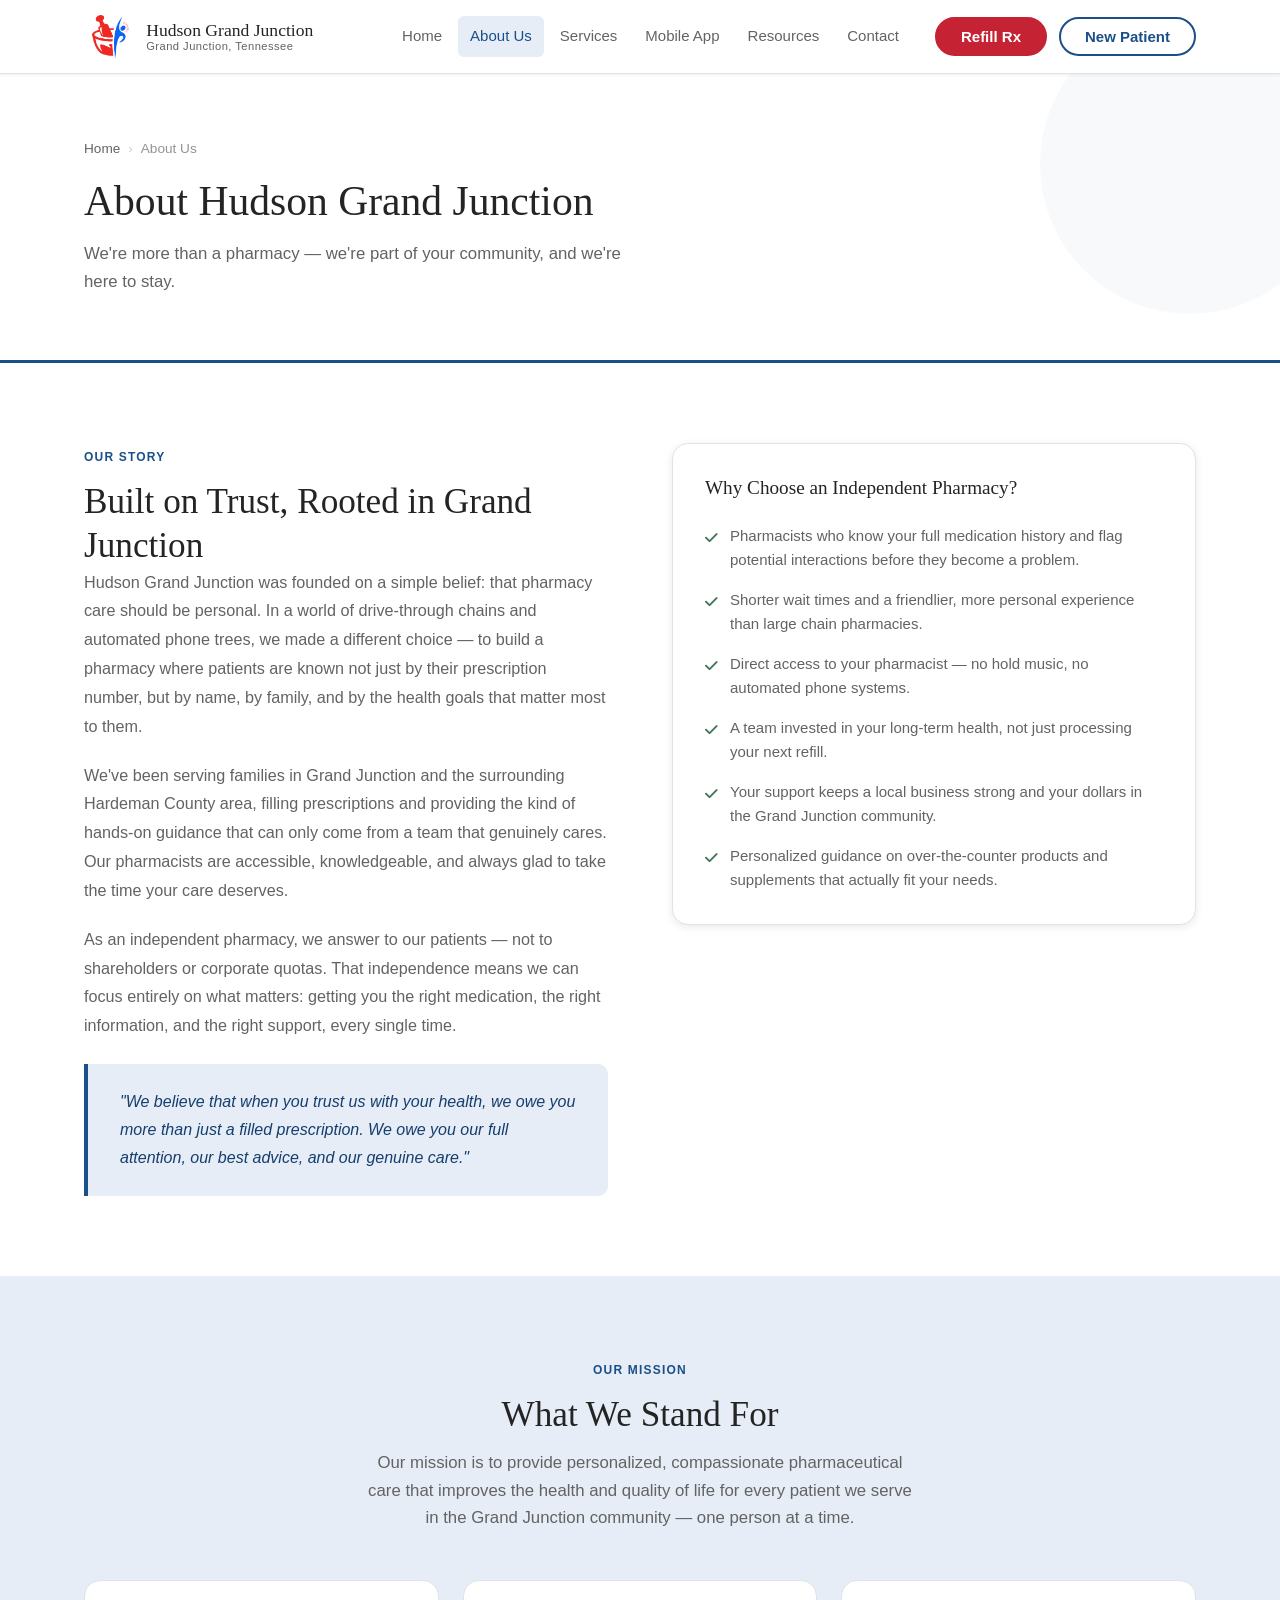
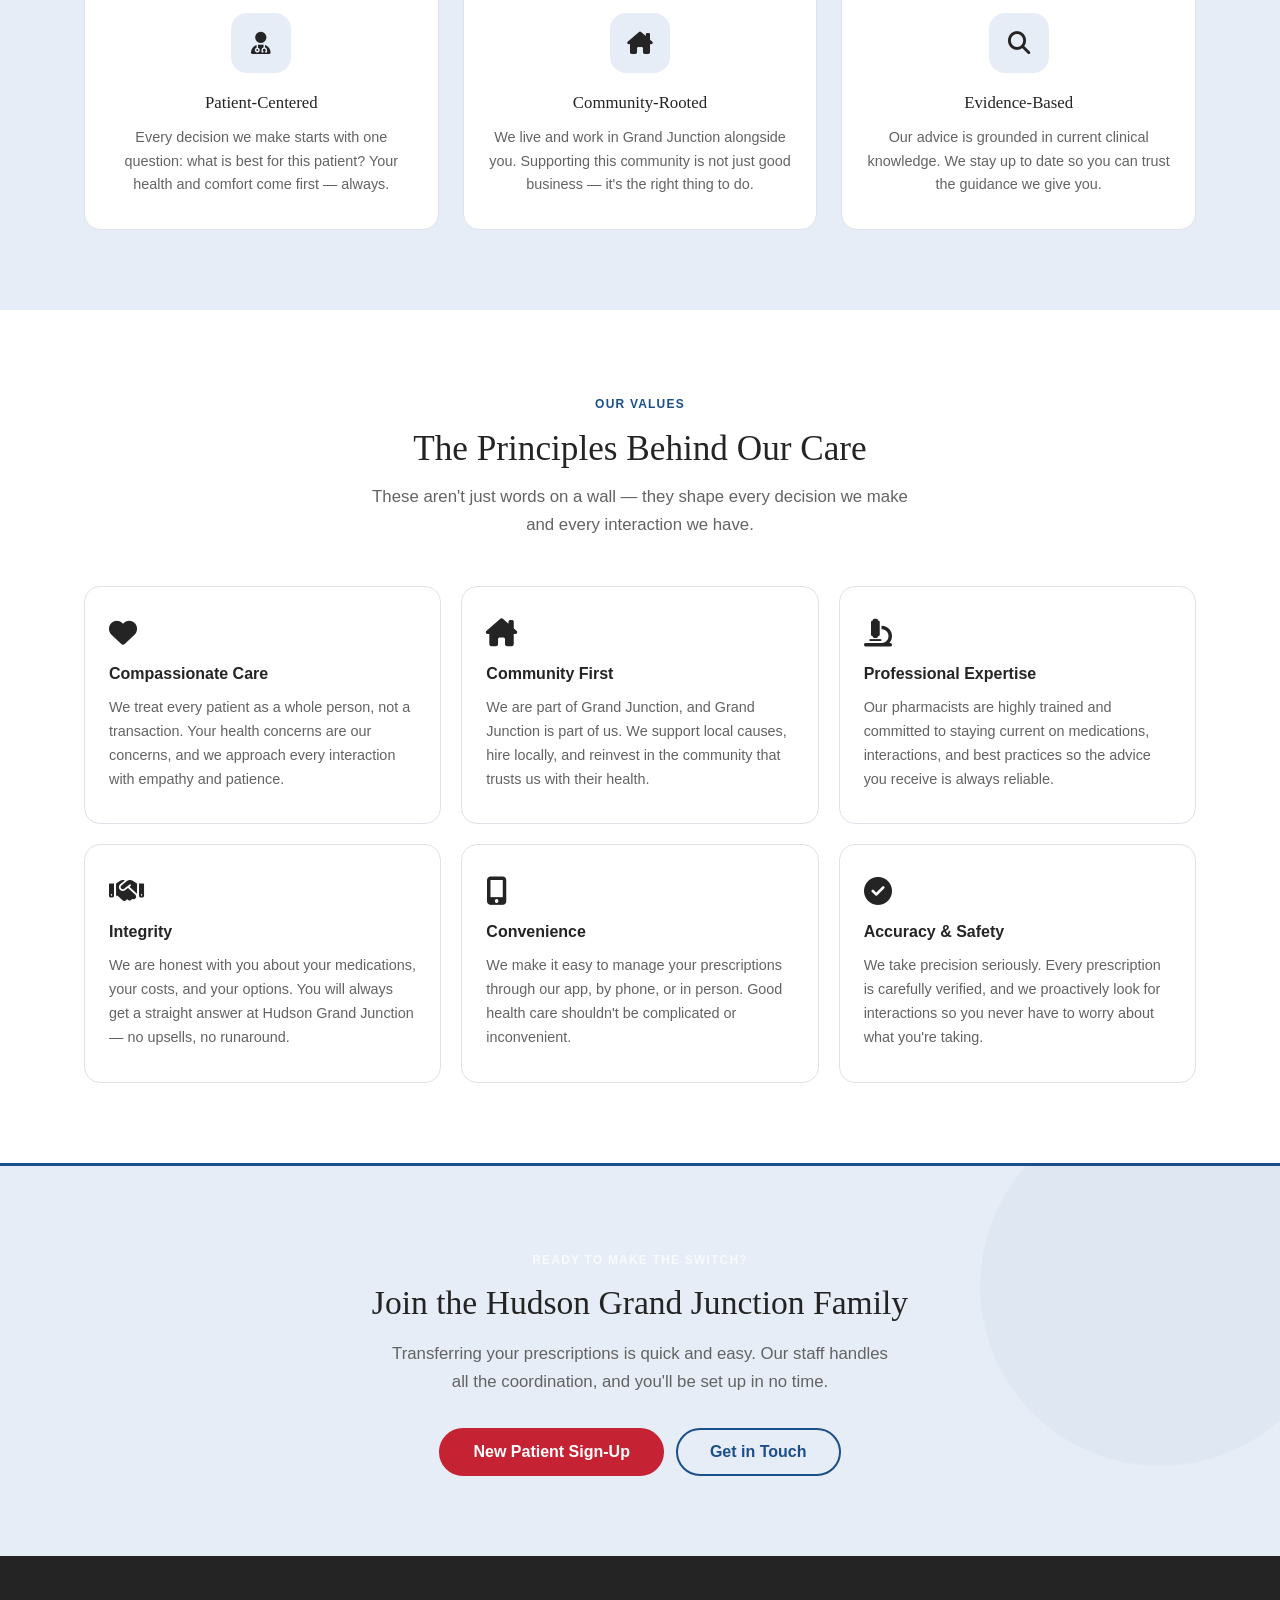
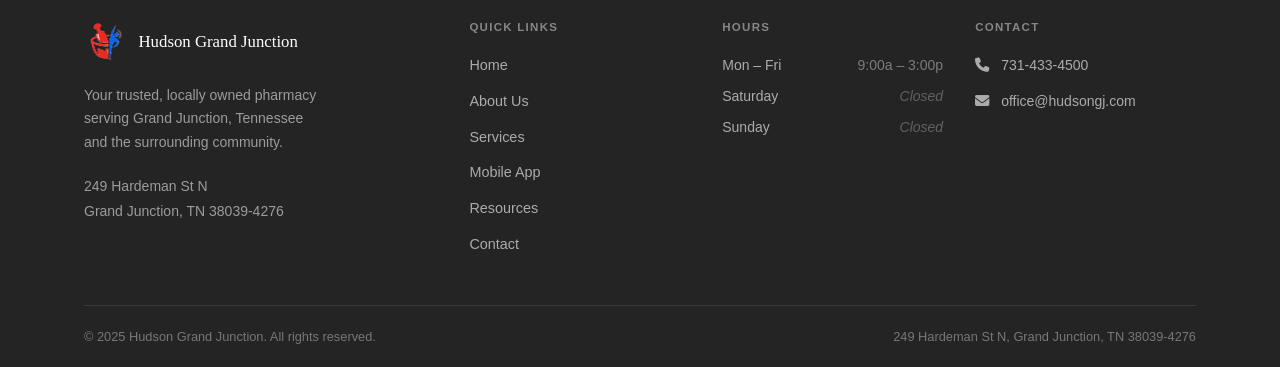
==== about.html @ ab6a5caf "Initial commit — Hudson Grand Junction pharmacy site Cloned from hudson-drug-store and adapted for t" ====
<!DOCTYPE html>
<html lang="en">
<head>
  <meta charset="UTF-8" />
  <meta name="viewport" content="width=device-width, initial-scale=1.0" />
  <meta name="description" content="Learn about Hudson Grand Junction — a locally owned, community-focused pharmacy in Grand Junction, Tennessee. Our story, mission, and core values." />
  <title>About Us — Hudson Grand Junction</title>
  <link rel="stylesheet" href="styles.css" />
  <link rel="stylesheet" href="https://cdnjs.cloudflare.com/ajax/libs/font-awesome/6.5.1/css/all.min.css" />
</head>
<body>

  <!-- ============================================================
       SITE HEADER
       ============================================================ -->
  <header class="site-header">
    <div class="container header-inner">

      <a href="index.html" class="logo" aria-label="Hudson Grand Junction — Home">
        <img src="assets/pharmacy-logo.png" alt="" class="logo-mark" />
        <div class="logo-text">
          <span class="logo-name">Hudson Grand Junction</span>
          <span class="logo-tagline">Grand Junction, Tennessee</span>
        </div>
      </a>

      <nav class="main-nav" id="main-nav" aria-label="Main navigation">
        <ul class="nav-list">
          <li><a href="index.html">Home</a></li>
          <li><a href="about.html">About Us</a></li>
          <li><a href="services.html">Services</a></li>
          <li><a href="mobile-app.html">Mobile App</a></li>
          <li><a href="resources.html">Resources</a></li>
          <li><a href="contact.html">Contact</a></li>
        </ul>
        <div class="nav-mobile-actions">
          <a href="contact.html" class="btn btn-accent btn-lg">Refill a Prescription</a>
          <!-- TODO: Replace # with your new patient registration URL -->
          <a href="contact.html" class="btn btn-outline btn-lg">New Patient Sign-Up</a>
        </div>
      </nav>

      <div class="header-actions">
        <a href="contact.html" class="btn btn-accent">Refill Rx</a>
        <!-- TODO: Replace # with your new patient registration URL -->
        <a href="contact.html" class="btn btn-outline">New Patient</a>
      </div>

      <button
        class="mobile-menu-toggle"
        id="mobile-menu-toggle"
        aria-controls="main-nav"
        aria-expanded="false"
        aria-label="Toggle navigation menu"
      >
        <span></span>
        <span></span>
        <span></span>
      </button>

    </div>
  </header>
  <!-- END SITE HEADER -->


  <main>

    <!-- ────────────────────────────────────────────────────────
         PAGE HERO
         ──────────────────────────────────────────────────────── -->
    <section class="page-hero" aria-labelledby="page-title">
      <div class="container page-hero-inner">
        <nav class="breadcrumb" aria-label="Breadcrumb">
          <a href="index.html">Home</a>
          <span class="breadcrumb-sep" aria-hidden="true">›</span>
          <span aria-current="page">About Us</span>
        </nav>
        <h1 id="page-title">About Hudson Grand Junction</h1>
        <p>We're more than a pharmacy — we're part of your community, and we're here to stay.</p>
      </div>
    </section>
    <!-- END PAGE HERO -->


    <!-- ────────────────────────────────────────────────────────
         OUR STORY
         ──────────────────────────────────────────────────────── -->
    <section class="section section--white" aria-labelledby="story-heading">
      <div class="container">
        <div class="story-grid">

          <div class="prose">
            <span class="section-label">Our Story</span>
            <h2 id="story-heading">Built on Trust, Rooted in Grand Junction</h2>
            <p>
              Hudson Grand Junction was founded on a simple belief: that pharmacy care should be
              personal. In a world of drive-through chains and automated phone trees, we made
              a different choice — to build a pharmacy where patients are known not just by their
              prescription number, but by name, by family, and by the health goals that matter most
              to them.
            </p>
            <p>
              We've been serving families in Grand Junction and the surrounding Hardeman County area,
              filling prescriptions and providing the kind of hands-on guidance that can only come
              from a team that genuinely cares. Our pharmacists are accessible, knowledgeable, and
              always glad to take the time your care deserves.
            </p>
            <p>
              As an independent pharmacy, we answer to our patients — not to shareholders or
              corporate quotas. That independence means we can focus entirely on what matters:
              getting you the right medication, the right information, and the right support,
              every single time.
            </p>

            <div class="story-callout">
              <p>
                "We believe that when you trust us with your health, we owe you more than just
                a filled prescription. We owe you our full attention, our best advice, and our
                genuine care."
              </p>
            </div>
          </div>

          <div>
            <div class="story-aside">
              <h3>Why Choose an Independent Pharmacy?</h3>
              <ul class="aside-list">
                <li class="aside-list-item">Pharmacists who know your full medication history and flag potential interactions before they become a problem.</li>
                <li class="aside-list-item">Shorter wait times and a friendlier, more personal experience than large chain pharmacies.</li>
                <li class="aside-list-item">Direct access to your pharmacist — no hold music, no automated phone systems.</li>
                <li class="aside-list-item">A team invested in your long-term health, not just processing your next refill.</li>
                <li class="aside-list-item">Your support keeps a local business strong and your dollars in the Grand Junction community.</li>
                <li class="aside-list-item">Personalized guidance on over-the-counter products and supplements that actually fit your needs.</li>
              </ul>
            </div>
          </div>

        </div>
      </div>
    </section>
    <!-- END OUR STORY -->


    <!-- ────────────────────────────────────────────────────────
         MISSION
         ──────────────────────────────────────────────────────── -->
    <section class="section section--alt" aria-labelledby="mission-heading">
      <div class="container">
        <div class="section-header section-header--center">
          <span class="section-label">Our Mission</span>
          <h2 id="mission-heading">What We Stand For</h2>
          <p>
            Our mission is to provide personalized, compassionate pharmaceutical care
            that improves the health and quality of life for every patient we serve in
            the Grand Junction community — one person at a time.
          </p>
        </div>

        <div class="grid-3">

          <div class="feature-card">
            <div class="feature-card-icon" aria-hidden="true"><i class="fa-solid fa-user-doctor"></i></div>
            <h3>Patient-Centered</h3>
            <p>
              Every decision we make starts with one question: what is best for this
              patient? Your health and comfort come first — always.
            </p>
          </div>

          <div class="feature-card">
            <div class="feature-card-icon" aria-hidden="true"><i class="fa-solid fa-house-chimney"></i></div>
            <h3>Community-Rooted</h3>
            <p>
              We live and work in Grand Junction alongside you. Supporting this community
              is not just good business — it's the right thing to do.
            </p>
          </div>

          <div class="feature-card">
            <div class="feature-card-icon" aria-hidden="true"><i class="fa-solid fa-magnifying-glass"></i></div>
            <h3>Evidence-Based</h3>
            <p>
              Our advice is grounded in current clinical knowledge. We stay up to date
              so you can trust the guidance we give you.
            </p>
          </div>

        </div>
      </div>
    </section>
    <!-- END MISSION -->


    <!-- ────────────────────────────────────────────────────────
         VALUES
         ──────────────────────────────────────────────────────── -->
    <section class="section section--white" aria-labelledby="values-heading">
      <div class="container">
        <div class="section-header section-header--center">
          <span class="section-label">Our Values</span>
          <h2 id="values-heading">The Principles Behind Our Care</h2>
          <p>These aren't just words on a wall — they shape every decision we make and every interaction we have.</p>
        </div>

        <div class="value-cards">

          <div class="value-card">
            <span class="value-card-icon" aria-hidden="true"><i class="fa-solid fa-heart"></i></span>
            <h3>Compassionate Care</h3>
            <p>We treat every patient as a whole person, not a transaction. Your health concerns are our concerns, and we approach every interaction with empathy and patience.</p>
          </div>

          <div class="value-card">
            <span class="value-card-icon" aria-hidden="true"><i class="fa-solid fa-house-chimney"></i></span>
            <h3>Community First</h3>
            <p>We are part of Grand Junction, and Grand Junction is part of us. We support local causes, hire locally, and reinvest in the community that trusts us with their health.</p>
          </div>

          <div class="value-card">
            <span class="value-card-icon" aria-hidden="true"><i class="fa-solid fa-microscope"></i></span>
            <h3>Professional Expertise</h3>
            <p>Our pharmacists are highly trained and committed to staying current on medications, interactions, and best practices so the advice you receive is always reliable.</p>
          </div>

          <div class="value-card">
            <span class="value-card-icon" aria-hidden="true"><i class="fa-solid fa-handshake"></i></span>
            <h3>Integrity</h3>
            <p>We are honest with you about your medications, your costs, and your options. You will always get a straight answer at Hudson Grand Junction — no upsells, no runaround.</p>
          </div>

          <div class="value-card">
            <span class="value-card-icon" aria-hidden="true"><i class="fa-solid fa-mobile-screen-button"></i></span>
            <h3>Convenience</h3>
            <p>We make it easy to manage your prescriptions through our app, by phone, or in person. Good health care shouldn't be complicated or inconvenient.</p>
          </div>

          <div class="value-card">
            <span class="value-card-icon" aria-hidden="true"><i class="fa-solid fa-circle-check"></i></span>
            <h3>Accuracy & Safety</h3>
            <p>We take precision seriously. Every prescription is carefully verified, and we proactively look for interactions so you never have to worry about what you're taking.</p>
          </div>

        </div>
      </div>
    </section>
    <!-- END VALUES -->


    <!-- ────────────────────────────────────────────────────────
         CTA STRIP
         ──────────────────────────────────────────────────────── -->
    <section class="cta-strip" aria-labelledby="about-cta-heading">
      <div class="container">
        <span class="section-label section-label--light">Ready to Make the Switch?</span>
        <h2 id="about-cta-heading">Join the Hudson Grand Junction Family</h2>
        <p>
          Transferring your prescriptions is quick and easy. Our staff handles all the
          coordination, and you'll be set up in no time.
        </p>
        <div class="btn-group">
          <!-- TODO: Replace # with your new patient registration URL -->
          <a href="contact.html" class="btn btn-accent btn-lg">New Patient Sign-Up</a>
          <a href="contact.html" class="btn btn-outline btn-lg">Get in Touch</a>
        </div>
      </div>
    </section>
    <!-- END CTA STRIP -->

  </main>


  <!-- ============================================================
       SITE FOOTER
       ============================================================ -->
  <footer class="site-footer" aria-label="Site footer">
    <div class="container">
      <div class="footer-grid">

        <div class="footer-col">
          <a href="index.html" class="footer-logo" aria-label="Hudson Grand Junction — Home">
            <img src="assets/pharmacy-logo.png" alt="" class="footer-logo-mark" />
            <span class="footer-logo-name">Hudson Grand Junction</span>
          </a>
          <p class="footer-tagline">
            Your trusted, locally owned pharmacy serving Grand Junction, Tennessee
            and the surrounding community.
          </p>
          <address class="footer-address">
            249 Hardeman St N<br>
            Grand Junction, TN 38039-4276
          </address>
        </div>

        <div class="footer-col">
          <h4>Quick Links</h4>
          <nav class="footer-links" aria-label="Footer navigation">
            <a href="index.html">Home</a>
            <a href="about.html">About Us</a>
            <a href="services.html">Services</a>
            <a href="mobile-app.html">Mobile App</a>
            <a href="resources.html">Resources</a>
            <a href="contact.html">Contact</a>
          </nav>
        </div>

        <div class="footer-col">
          <h4>Hours</h4>
          <div class="footer-hours">
            <div class="footer-hours-row">
              <span>Mon – Fri</span>
              <span>9:00a – 3:00p</span>
            </div>
            <div class="footer-hours-row">
              <span>Saturday</span>
              <span class="closed">Closed</span>
            </div>
            <div class="footer-hours-row">
              <span>Sunday</span>
              <span class="closed">Closed</span>
            </div>
          </div>
        </div>

        <div class="footer-col">
          <h4>Contact</h4>
          <div class="footer-contact-links">
            <a href="tel:7314334500" class="footer-contact-link">
              <span aria-hidden="true"><i class="fa-solid fa-phone"></i></span> 731-433-4500
            </a>
            <a href="mailto:office@hudsongj.com" class="footer-contact-link">
              <span aria-hidden="true"><i class="fa-solid fa-envelope"></i></span> office@hudsongj.com
            </a>
          </div>
        </div>

      </div>

      <div class="footer-bottom">
        <span>&copy; 2025 Hudson Grand Junction. All rights reserved.</span>
        <span>249 Hardeman St N, Grand Junction, TN 38039-4276</span>
      </div>
    </div>
  </footer>
  <!-- END SITE FOOTER -->


  <script src="script.js"></script>
</body>
</html>
---- styles.css ----
/* ==================================================
   Hudson Grand Junction — Main Stylesheet
   styles.css
   ==================================================

   Table of Contents
   -------------------------------------------------
   1.  CSS Custom Properties
   2.  Reset & Base
   3.  Typography
   4.  Container & Layout
   5.  Buttons
   6.  Site Header & Logo
   7.  Navigation
   8.  Mobile Menu Toggle
   9.  Home Hero
   10. Quick Action Cards
   11. Welcome / Trust Section
   12. Hours Section
   13. Contact Info Strip
   14. CTA Strip
   15. Subpage Hero (Interior Pages)
   16. Content Sections (Shared)
   17. Service Items
   18. Value / Feature Cards
   19. About Page
   20. Mobile App Page
   21. Resources & FAQ Page
   22. Contact Page
   23. Contact Form
   24. Map Placeholder
   25. Site Footer
   26. Utilities
   27. Responsive — Tablet (max-width: 960px)
   28. Responsive — Mobile (max-width: 640px)
   ================================================== */


/* ─── 1. CSS Custom Properties ─────────────────────────────── */

:root {
  /* Brand colors */
  --clr-primary:         #1B4F8A;
  --clr-primary-dark:    #153E6E;
  --clr-primary-darker:  #0E2A4D;
  --clr-primary-light:   #E6EDF6;

  --clr-accent:          #C52233;
  --clr-accent-dark:     #A41C2B;
  --clr-accent-light:    #FCEBED;

  --clr-green:           #3A7855;
  --clr-green-light:     #E8F4ED;

  /* Neutrals */
  --clr-text:            #242424;
  --clr-text-muted:      #636363;
  --clr-text-light:      #939393;
  --clr-bg:              #FFFFFF;
  --clr-bg-alt:          #E6EDF6;
  --clr-white:           #FFFFFF;
  --clr-border:          #DDE3E8;
  --clr-border-dark:     #C5CDD4;

  /* Spacing scale */
  --sp-1:   0.25rem;
  --sp-2:   0.5rem;
  --sp-3:   0.75rem;
  --sp-4:   1rem;
  --sp-5:   1.25rem;
  --sp-6:   1.5rem;
  --sp-8:   2rem;
  --sp-10:  2.5rem;
  --sp-12:  3rem;
  --sp-16:  4rem;
  --sp-20:  5rem;
  --sp-24:  6rem;

  /* Border radius */
  --r-xs:   4px;
  --r-sm:   6px;
  --r:      10px;
  --r-lg:   16px;
  --r-xl:   24px;
  --r-full: 9999px;

  /* Shadows */
  --sh-xs: 0 1px 3px rgba(0, 0, 0, 0.07);
  --sh-sm: 0 2px 8px rgba(0, 0, 0, 0.09);
  --sh:    0 4px 16px rgba(0, 0, 0, 0.11);
  --sh-md: 0 8px 24px rgba(0, 0, 0, 0.13);
  --sh-lg: 0 16px 48px rgba(0, 0, 0, 0.15);

  /* Typography */
  --font-body:  -apple-system, BlinkMacSystemFont, 'Segoe UI', Roboto,
                Oxygen-Sans, Ubuntu, Cantarell, 'Helvetica Neue', sans-serif;
  --font-serif: Georgia, 'Palatino Linotype', 'Book Antiqua', Palatino, serif;

  /* Layout */
  --max-w:  1160px;
  --hdr-h:  74px;

  /* Transitions */
  --tr:      0.18s ease;
  --tr-slow: 0.30s ease;
}


/* ─── 2. Reset & Base ───────────────────────────────────────── */

*,
*::before,
*::after {
  box-sizing: border-box;
  margin: 0;
  padding: 0;
}

html {
  scroll-behavior: smooth;
  -webkit-text-size-adjust: 100%;
}

body {
  font-family: var(--font-body);
  font-size: 1rem;
  line-height: 1.65;
  color: var(--clr-text);
  background-color: var(--clr-bg);
  -webkit-font-smoothing: antialiased;
  -moz-osx-font-smoothing: grayscale;
}

body.nav-is-open {
  overflow: hidden;
}

img {
  max-width: 100%;
  height: auto;
  display: block;
}

a {
  color: var(--clr-primary);
  text-decoration: none;
  transition: color var(--tr);
}

a:hover {
  color: var(--clr-primary-dark);
}

ul,
ol {
  list-style: none;
}

table {
  border-collapse: collapse;
  width: 100%;
}

input,
textarea,
select,
button {
  font-family: inherit;
  font-size: inherit;
}


/* ─── 3. Typography ─────────────────────────────────────────── */

h1,
h2,
h3,
h4,
h5,
h6 {
  font-family: var(--font-serif);
  line-height: 1.25;
  color: var(--clr-text);
  font-weight: normal;
}

h1 { font-size: clamp(2rem, 5vw, 3rem); }
h2 { font-size: clamp(1.6rem, 3.5vw, 2.2rem); }
h3 { font-size: clamp(1.15rem, 2.5vw, 1.5rem); }
h4 { font-size: 1rem;      font-family: var(--font-body); font-weight: 700; }
h5 { font-size: 0.9375rem; font-family: var(--font-body); font-weight: 700; }

p {
  margin-bottom: var(--sp-4);
  color: var(--clr-text-muted);
  max-width: 68ch;
}

p:last-child {
  margin-bottom: 0;
}

strong {
  color: var(--clr-text);
  font-weight: 600;
}

/* Eyebrow / section labels */
.section-label {
  display: inline-block;
  font-family: var(--font-body);
  font-size: 0.75rem;
  font-weight: 700;
  letter-spacing: 0.1em;
  text-transform: uppercase;
  color: var(--clr-primary);
  margin-bottom: var(--sp-3);
}

.section-label--accent {
  color: var(--clr-accent);
}

.section-label--light {
  color: rgba(255, 255, 255, 0.70);
}


/* ─── 4. Container & Layout ─────────────────────────────────── */

.container {
  width: 100%;
  max-width: var(--max-w);
  margin-left: auto;
  margin-right: auto;
  padding-left: var(--sp-6);
  padding-right: var(--sp-6);
}

.section {
  padding-top: var(--sp-20);
  padding-bottom: var(--sp-20);
}

.section--sm {
  padding-top: var(--sp-12);
  padding-bottom: var(--sp-12);
}

.section--lg {
  padding-top: var(--sp-24);
  padding-bottom: var(--sp-24);
}

.section--alt   { background-color: var(--clr-bg-alt); }
.section--white { background-color: var(--clr-white); }
.section--primary { background-color: var(--clr-primary-light); color: var(--clr-text); }
.section--dark    { background-color: #242424; color: var(--clr-white); }

.section-header {
  margin-bottom: var(--sp-12);
}

.section-header h2 {
  margin-bottom: var(--sp-3);
}

.section-header p {
  font-size: 1.05rem;
  max-width: 60ch;
}

.section-header--center {
  text-align: center;
}

.section-header--center p {
  margin-left: auto;
  margin-right: auto;
}

/* Grid helpers */
.grid-2 {
  display: grid;
  grid-template-columns: 1fr 1fr;
  gap: var(--sp-8);
  align-items: start;
}

.grid-3 {
  display: grid;
  grid-template-columns: repeat(3, 1fr);
  gap: var(--sp-6);
}

.grid-4 {
  display: grid;
  grid-template-columns: repeat(4, 1fr);
  gap: var(--sp-6);
}


/* ─── 5. Buttons ────────────────────────────────────────────── */

.btn {
  display: inline-flex;
  align-items: center;
  justify-content: center;
  gap: var(--sp-2);
  padding: 0.625rem var(--sp-6);
  border: 2px solid transparent;
  border-radius: var(--r-full);
  font-family: var(--font-body);
  font-size: 0.9375rem;
  font-weight: 600;
  line-height: 1;
  cursor: pointer;
  text-decoration: none;
  white-space: nowrap;
  transition: background-color var(--tr), color var(--tr),
              border-color var(--tr), transform var(--tr), box-shadow var(--tr);
  -webkit-user-select: none;
  user-select: none;
}

.btn:focus-visible {
  outline: 3px solid var(--clr-accent);
  outline-offset: 3px;
}

.btn:active {
  transform: translateY(1px);
}

/* Primary — teal fill */
.btn-primary {
  background-color: var(--clr-primary);
  border-color: var(--clr-primary);
  color: var(--clr-white);
}

.btn-primary:hover {
  background-color: var(--clr-primary-dark);
  border-color: var(--clr-primary-dark);
  color: var(--clr-white);
  box-shadow: var(--sh-sm);
}

/* Accent — orange fill (main CTA) */
.btn-accent {
  background-color: var(--clr-accent);
  border-color: var(--clr-accent);
  color: var(--clr-white);
}

.btn-accent:hover {
  background-color: var(--clr-accent-dark);
  border-color: var(--clr-accent-dark);
  color: var(--clr-white);
  box-shadow: var(--sh-sm);
}

/* Outline — teal border on light background */
.btn-outline {
  background-color: transparent;
  border-color: var(--clr-primary);
  color: var(--clr-primary);
}

.btn-outline:hover {
  background-color: var(--clr-primary);
  color: var(--clr-white);
}

/* Outline white — white border on dark background */
.btn-outline-white {
  background-color: transparent;
  border-color: rgba(255, 255, 255, 0.70);
  color: var(--clr-white);
}

.btn-outline-white:hover {
  background-color: var(--clr-white);
  border-color: var(--clr-white);
  color: var(--clr-primary-dark);
}

/* Ghost */
.btn-ghost {
  background-color: transparent;
  border-color: transparent;
  color: var(--clr-primary);
  padding-left: var(--sp-3);
  padding-right: var(--sp-3);
}

.btn-ghost:hover {
  background-color: var(--clr-primary-light);
  color: var(--clr-primary-dark);
}

/* Sizes */
.btn-sm {
  padding: var(--sp-2) var(--sp-4);
  font-size: 0.875rem;
}

.btn-lg {
  padding: 0.875rem var(--sp-8);
  font-size: 1rem;
}

/* Button group */
.btn-group {
  display: flex;
  flex-wrap: wrap;
  gap: var(--sp-3);
  align-items: center;
}


/* ─── 6. Site Header & Logo ─────────────────────────────────── */

.site-header {
  position: sticky;
  top: 0;
  left: 0;
  right: 0;
  z-index: 100;
  height: var(--hdr-h);
  background-color: var(--clr-white);
  border-bottom: 1px solid var(--clr-border);
  box-shadow: var(--sh-xs);
}

.header-inner {
  display: flex;
  align-items: center;
  gap: var(--sp-6);
  height: 100%;
}

.logo {
  display: flex;
  align-items: center;
  gap: var(--sp-3);
  text-decoration: none;
  flex-shrink: 0;
}

.logo-mark {
  width: auto;
  height: 52px;
  object-fit: contain;
  display: block;
  flex-shrink: 0;
  transition: opacity var(--tr);
}

.logo:hover .logo-mark {
  opacity: 0.85;
}

.logo-text {
  display: flex;
  flex-direction: column;
  line-height: 1.15;
}

.logo-name {
  font-family: var(--font-serif);
  font-size: 1.1rem;
  color: var(--clr-text);
  font-weight: normal;
  transition: color var(--tr);
}

.logo-tagline {
  font-size: 0.7rem;
  color: var(--clr-text-muted);
  letter-spacing: 0.04em;
}

.logo:hover .logo-name {
  color: var(--clr-primary);
}


/* ─── 7. Navigation ─────────────────────────────────────────── */

.main-nav {
  margin-left: auto;
}

.nav-list {
  display: flex;
  align-items: center;
  gap: var(--sp-1);
}

.nav-list a {
  display: block;
  padding: var(--sp-2) var(--sp-3);
  font-size: 0.9375rem;
  font-weight: 500;
  color: var(--clr-text-muted);
  border-radius: var(--r-sm);
  text-decoration: none;
  transition: color var(--tr), background-color var(--tr);
}

.nav-list a:hover,
.nav-list a.active {
  color: var(--clr-primary);
  background-color: var(--clr-primary-light);
}

.header-actions {
  display: flex;
  align-items: center;
  gap: var(--sp-3);
  flex-shrink: 0;
}

/* Mobile actions shown inside the open nav panel */
.nav-mobile-actions {
  display: none;
}


/* ─── 8. Mobile Menu Toggle ─────────────────────────────────── */

.mobile-menu-toggle {
  display: none;
  flex-direction: column;
  justify-content: center;
  gap: 5px;
  width: 40px;
  height: 40px;
  background: none;
  border: none;
  border-radius: var(--r-sm);
  cursor: pointer;
  padding: var(--sp-2);
  margin-left: auto;
  flex-shrink: 0;
  transition: background-color var(--tr);
}

.mobile-menu-toggle:hover {
  background-color: var(--clr-primary-light);
}

.mobile-menu-toggle span {
  display: block;
  width: 100%;
  height: 2px;
  background-color: var(--clr-text);
  border-radius: 2px;
  transition: transform var(--tr), opacity var(--tr);
  transform-origin: center;
}

.mobile-menu-toggle.is-active span:nth-child(1) {
  transform: translateY(7px) rotate(45deg);
}

.mobile-menu-toggle.is-active span:nth-child(2) {
  opacity: 0;
  transform: scaleX(0);
}

.mobile-menu-toggle.is-active span:nth-child(3) {
  transform: translateY(-7px) rotate(-45deg);
}


/* ─── 9. Home Hero ──────────────────────────────────────────── */

.hero {
  background: var(--clr-white);
  color: var(--clr-text);
  padding: var(--sp-24) 0;
  position: relative;
  overflow: hidden;
  border-bottom: 3px solid var(--clr-primary);
}

/* Decorative background shapes */
.hero::before {
  content: '';
  position: absolute;
  top: -80px;
  right: -80px;
  width: 440px;
  height: 440px;
  background: rgba(27, 79, 138, 0.03);
  border-radius: 50%;
  pointer-events: none;
}

.hero::after {
  content: '';
  position: absolute;
  bottom: -100px;
  left: 8%;
  width: 320px;
  height: 320px;
  background: rgba(27, 79, 138, 0.03);
  border-radius: 50%;
  pointer-events: none;
}

.hero-inner {
  position: relative;
  z-index: 1;
  max-width: 720px;
}

.hero-badge {
  display: inline-flex;
  align-items: center;
  gap: var(--sp-2);
  background: var(--clr-primary-light);
  border: 1px solid var(--clr-border);
  border-radius: var(--r-full);
  padding: var(--sp-2) var(--sp-4);
  font-size: 0.78rem;
  font-weight: 700;
  letter-spacing: 0.07em;
  text-transform: uppercase;
  color: var(--clr-primary);
  margin-bottom: var(--sp-5);
}

.hero-badge-dot {
  width: 7px;
  height: 7px;
  background-color: var(--clr-primary);
  border-radius: 50%;
  display: inline-block;
  flex-shrink: 0;
}

.hero h1 {
  color: var(--clr-text);
  margin-bottom: var(--sp-5);
  font-size: clamp(2.1rem, 5vw, 3.25rem);
  line-height: 1.18;
}

.hero-sub {
  font-size: 1.1rem;
  color: var(--clr-text-muted);
  max-width: 55ch;
  line-height: 1.75;
  margin-bottom: var(--sp-8);
}

.hero-actions {
  display: flex;
  flex-wrap: wrap;
  gap: var(--sp-3);
  align-items: center;
  margin-bottom: var(--sp-8);
}

.hero-note {
  font-size: 0.875rem;
  color: var(--clr-text-light);
  border-top: 1px solid var(--clr-border);
  padding-top: var(--sp-5);
}

.hero-note strong {
  color: var(--clr-text-muted);
}


/* ─── 10. Quick Action Cards ────────────────────────────────── */

.action-cards {
  display: grid;
  grid-template-columns: repeat(4, 1fr);
  gap: var(--sp-5);
}

.action-card {
  background-color: var(--clr-white);
  border-radius: var(--r-lg);
  box-shadow: var(--sh);
  padding: var(--sp-8) var(--sp-6);
  text-align: center;
  text-decoration: none;
  color: var(--clr-text);
  border: 1px solid var(--clr-border);
  display: flex;
  flex-direction: column;
  align-items: center;
  gap: var(--sp-3);
  transition: transform var(--tr-slow), box-shadow var(--tr-slow), border-color var(--tr);
}

.action-card:hover {
  transform: translateY(-5px);
  box-shadow: var(--sh-lg);
  border-color: var(--clr-primary);
  color: var(--clr-text);
}

.action-card-icon {
  width: 56px;
  height: 56px;
  border-radius: var(--r);
  display: flex;
  align-items: center;
  justify-content: center;
  font-size: 1.4rem;
  flex-shrink: 0;
}

.action-card-icon--primary { background-color: var(--clr-primary-light); color: var(--clr-primary); }
.action-card-icon--accent  { background-color: var(--clr-accent-light);  color: var(--clr-accent); }
.action-card-icon--green   { background-color: var(--clr-green-light);   color: var(--clr-green); }

.action-card h3 {
  font-family: var(--font-body);
  font-size: 0.9375rem;
  font-weight: 700;
  color: var(--clr-text);
  line-height: 1.3;
}

.action-card p {
  font-size: 0.875rem;
  color: var(--clr-text-muted);
  margin: 0;
  max-width: none;
  line-height: 1.55;
}

.action-card-arrow {
  font-size: 1rem;
  color: var(--clr-primary);
  font-weight: 700;
  margin-top: var(--sp-1);
}


/* ─── 11. Welcome / Trust Section ───────────────────────────── */

.welcome-grid {
  display: grid;
  grid-template-columns: 1fr 1fr;
  gap: var(--sp-12);
  align-items: start;
}

.welcome-text h2 {
  margin-bottom: var(--sp-5);
}

.trust-points {
  display: flex;
  flex-direction: column;
  gap: var(--sp-6);
}

.trust-point {
  display: flex;
  gap: var(--sp-4);
  align-items: flex-start;
}

.trust-point-icon {
  width: 44px;
  height: 44px;
  flex-shrink: 0;
  background-color: var(--clr-primary-light);
  border-radius: var(--r);
  display: flex;
  align-items: center;
  justify-content: center;
  font-size: 1.15rem;
}

.trust-point-body h4 {
  margin-bottom: var(--sp-1);
}

.trust-point-body p {
  font-size: 0.9rem;
  margin: 0;
  max-width: none;
}


/* ─── 12. Hours Section ─────────────────────────────────────── */

.hours-grid {
  display: grid;
  grid-template-columns: 1fr 1fr;
  gap: var(--sp-12);
  align-items: start;
}

.hours-info h2 {
  margin-bottom: var(--sp-5);
}

.hours-table-wrap {
  overflow-x: auto;
}

.hours-table {
  width: 100%;
  border-radius: var(--r);
  overflow: hidden;
  box-shadow: var(--sh-sm);
  background-color: var(--clr-white);
}

.hours-table tr {
  border-bottom: 1px solid var(--clr-border);
}

.hours-table tr:last-child {
  border-bottom: none;
}

.hours-table td {
  padding: var(--sp-4) var(--sp-5);
  font-size: 0.9375rem;
}

.hours-table td:first-child {
  font-weight: 600;
  color: var(--clr-text);
  width: 50%;
}

.hours-table td:last-child {
  color: var(--clr-text-muted);
  text-align: right;
}

.hours-closed {
  color: var(--clr-text-light) !important;
  font-style: italic;
}

.hours-contact-links {
  display: flex;
  flex-direction: column;
  gap: var(--sp-3);
  margin-top: var(--sp-6);
}

.hours-contact-link {
  display: flex;
  align-items: center;
  gap: var(--sp-3);
  font-size: 0.9375rem;
  font-weight: 500;
  color: var(--clr-text);
  text-decoration: none;
  padding: var(--sp-3) var(--sp-4);
  background-color: var(--clr-white);
  border-radius: var(--r);
  border: 1px solid var(--clr-border);
  transition: border-color var(--tr), box-shadow var(--tr), color var(--tr);
}

.hours-contact-link:hover {
  border-color: var(--clr-primary);
  box-shadow: var(--sh-sm);
  color: var(--clr-primary);
}

.hours-contact-link span {
  font-size: 1rem;
}


/* ─── 13. Contact Info Strip ────────────────────────────────── */

.contact-strip {
  background-color: var(--clr-white);
  border-top: 1px solid var(--clr-border);
  border-bottom: 1px solid var(--clr-border);
}

.contact-strip-inner {
  display: flex;
  align-items: center;
  justify-content: space-between;
  gap: var(--sp-6);
  flex-wrap: wrap;
  padding: var(--sp-8) 0;
}

.contact-strip-item {
  display: flex;
  align-items: center;
  gap: var(--sp-3);
  font-size: 0.9375rem;
}

.contact-strip-icon {
  width: 38px;
  height: 38px;
  background-color: var(--clr-primary-light);
  border-radius: var(--r);
  display: flex;
  align-items: center;
  justify-content: center;
  font-size: 0.95rem;
  flex-shrink: 0;
}

.contact-strip-item strong {
  display: block;
  font-size: 0.72rem;
  text-transform: uppercase;
  letter-spacing: 0.06em;
  color: var(--clr-text-light);
  margin-bottom: 2px;
  font-weight: 700;
}

.contact-strip-item a,
.contact-strip-item span {
  color: var(--clr-text);
  font-weight: 500;
}

.contact-strip-item a:hover {
  color: var(--clr-primary);
}


/* ─── 14. CTA Strip ─────────────────────────────────────────── */

.cta-strip {
  background: var(--clr-primary-light);
  color: var(--clr-text);
  padding: var(--sp-20) 0;
  text-align: center;
  position: relative;
  overflow: hidden;
  border-top: 3px solid var(--clr-primary);
}

.cta-strip::before {
  content: '';
  position: absolute;
  top: -60px;
  right: -60px;
  width: 360px;
  height: 360px;
  background: rgba(27, 79, 138, 0.03);
  border-radius: 50%;
  pointer-events: none;
}

.cta-strip h2 {
  color: var(--clr-text);
  margin-bottom: var(--sp-4);
  font-size: clamp(1.5rem, 3.5vw, 2.1rem);
  position: relative;
  z-index: 1;
}

.cta-strip p {
  color: var(--clr-text-muted);
  max-width: 54ch;
  margin-left: auto;
  margin-right: auto;
  margin-bottom: var(--sp-8);
  font-size: 1.05rem;
  position: relative;
  z-index: 1;
}

.cta-strip .btn-group {
  justify-content: center;
  position: relative;
  z-index: 1;
}


/* ─── 15. Subpage Hero ──────────────────────────────────────── */

.page-hero {
  background: var(--clr-white);
  color: var(--clr-text);
  padding: var(--sp-16) 0;
  position: relative;
  overflow: hidden;
  border-bottom: 3px solid var(--clr-primary);
}

.page-hero::before {
  content: '';
  position: absolute;
  top: -60px;
  right: -60px;
  width: 300px;
  height: 300px;
  background: rgba(27, 79, 138, 0.03);
  border-radius: 50%;
  pointer-events: none;
}

.page-hero-inner {
  position: relative;
  z-index: 1;
}

.page-hero h1 {
  color: var(--clr-text);
  margin-bottom: var(--sp-3);
  font-size: clamp(1.8rem, 4vw, 2.6rem);
}

.page-hero p {
  color: var(--clr-text-muted);
  font-size: 1.05rem;
  max-width: 58ch;
  margin: 0;
}

.breadcrumb {
  display: flex;
  align-items: center;
  gap: var(--sp-2);
  font-size: 0.85rem;
  color: var(--clr-text-light);
  margin-bottom: var(--sp-4);
}

.breadcrumb a {
  color: var(--clr-text-muted);
  text-decoration: none;
  transition: color var(--tr);
}

.breadcrumb a:hover {
  color: var(--clr-primary);
}

.breadcrumb-sep {
  opacity: 0.45;
}


/* ─── 16. Content Sections (Shared) ────────────────────────── */

.prose p {
  max-width: none;
  font-size: 1.0125rem;
  line-height: 1.78;
  color: var(--clr-text-muted);
  margin-bottom: var(--sp-5);
}

.content-lead {
  font-size: 1.15rem;
  color: var(--clr-text-muted);
  line-height: 1.78;
  max-width: 72ch;
  margin-bottom: var(--sp-6);
}


/* ─── 17. Service Items ─────────────────────────────────────── */

.service-list {
  display: flex;
  flex-direction: column;
  gap: var(--sp-4);
}

.service-item {
  display: grid;
  grid-template-columns: 64px 1fr;
  gap: var(--sp-6);
  align-items: start;
  background-color: var(--clr-white);
  border-radius: var(--r-lg);
  border: 1px solid var(--clr-border);
  padding: var(--sp-8);
  transition: border-color var(--tr), box-shadow var(--tr);
}

.service-item:hover {
  border-color: var(--clr-primary);
  box-shadow: var(--sh);
}

.service-item-icon {
  width: 56px;
  height: 56px;
  background-color: var(--clr-primary-light);
  border-radius: var(--r);
  display: flex;
  align-items: center;
  justify-content: center;
  font-size: 1.35rem;
  flex-shrink: 0;
}

.service-item-icon--accent { background-color: var(--clr-accent-light); }
.service-item-icon--green  { background-color: var(--clr-green-light);  }

.service-item-body h3 {
  font-size: 1.15rem;
  margin-bottom: var(--sp-2);
}

.service-item-body p {
  font-size: 0.95rem;
  max-width: none;
  margin-bottom: var(--sp-5);
}

.service-item-body .btn {
  font-size: 0.875rem;
  padding: 0.5rem var(--sp-4);
}


/* ─── 18. Value / Feature Cards ─────────────────────────────── */

.feature-card {
  background-color: var(--clr-white);
  border-radius: var(--r-lg);
  border: 1px solid var(--clr-border);
  padding: var(--sp-8) var(--sp-6);
  text-align: center;
  transition: transform var(--tr-slow), box-shadow var(--tr-slow);
}

.feature-card:hover {
  transform: translateY(-4px);
  box-shadow: var(--sh);
}

.feature-card-icon {
  width: 60px;
  height: 60px;
  margin: 0 auto var(--sp-5);
  background-color: var(--clr-primary-light);
  border-radius: var(--r-lg);
  display: flex;
  align-items: center;
  justify-content: center;
  font-size: 1.4rem;
}

.feature-card h3 {
  font-size: 1.05rem;
  margin-bottom: var(--sp-3);
}

.feature-card p {
  font-size: 0.9rem;
  margin: 0;
  max-width: none;
}


/* ─── 19. About Page ────────────────────────────────────────── */

.story-grid {
  display: grid;
  grid-template-columns: 1fr 1fr;
  gap: var(--sp-16);
  align-items: start;
}

.story-callout {
  background-color: var(--clr-primary-light);
  border-left: 4px solid var(--clr-primary);
  border-radius: 0 var(--r) var(--r) 0;
  padding: var(--sp-6) var(--sp-8);
  margin-top: var(--sp-6);
}

.story-callout p {
  font-size: 1rem;
  color: var(--clr-primary-dark);
  margin: 0;
  max-width: none;
  font-style: italic;
  line-height: 1.75;
}

.story-aside {
  background-color: var(--clr-white);
  border-radius: var(--r-lg);
  border: 1px solid var(--clr-border);
  padding: var(--sp-8);
  box-shadow: var(--sh-sm);
}

.story-aside h3 {
  font-size: 1.2rem;
  margin-bottom: var(--sp-6);
}

.aside-list {
  display: flex;
  flex-direction: column;
  gap: var(--sp-4);
}

.aside-list-item {
  display: flex;
  align-items: flex-start;
  gap: var(--sp-3);
  font-size: 0.9375rem;
  color: var(--clr-text-muted);
  line-height: 1.6;
}

.aside-list-item::before {
  content: '\f00c';
  font-family: 'Font Awesome 6 Free';
  font-weight: 900;
  color: var(--clr-green);
  flex-shrink: 0;
  font-size: 0.9rem;
  margin-top: 2px;
}

.value-cards {
  display: grid;
  grid-template-columns: repeat(3, 1fr);
  gap: var(--sp-5);
}

.value-card {
  background-color: var(--clr-white);
  border-radius: var(--r-lg);
  border: 1px solid var(--clr-border);
  padding: var(--sp-8) var(--sp-6);
  transition: border-color var(--tr), box-shadow var(--tr);
}

.value-card:hover {
  border-color: var(--clr-primary);
  box-shadow: var(--sh-sm);
}

.value-card-icon {
  font-size: 1.75rem;
  margin-bottom: var(--sp-4);
  display: block;
  line-height: 1;
}

.value-card h3 {
  font-family: var(--font-body);
  font-size: 1rem;
  font-weight: 700;
  margin-bottom: var(--sp-3);
}

.value-card p {
  font-size: 0.9rem;
  margin: 0;
  max-width: none;
  line-height: 1.65;
}


/* ─── 20. Mobile App Page ───────────────────────────────────── */

.app-intro-grid {
  display: grid;
  grid-template-columns: 1fr 1.1fr;
  gap: var(--sp-12);
  align-items: center;
}

.app-visual {
  background: linear-gradient(
    145deg,
    var(--clr-primary-light) 0%,
    var(--clr-bg-alt) 100%
  );
  border-radius: var(--r-xl);
  border: 1px solid var(--clr-border);
  aspect-ratio: 9 / 14;
  max-height: 500px;
  display: flex;
  flex-direction: column;
  align-items: center;
  justify-content: center;
  gap: var(--sp-4);
  box-shadow: var(--sh-md);
}

.app-visual-icon {
  font-size: 4rem;
  line-height: 1;
}

.app-visual-label {
  font-size: 0.9rem;
  color: var(--clr-text-muted);
  text-align: center;
  max-width: 18ch;
  margin: 0;
  line-height: 1.55;
}

.app-intro-text h2 {
  margin-bottom: var(--sp-4);
}

.app-intro-text p {
  max-width: none;
}

.app-store-buttons {
  display: flex;
  flex-wrap: wrap;
  gap: var(--sp-3);
  margin-top: var(--sp-6);
}

.app-store-btn {
  display: flex;
  align-items: center;
  gap: var(--sp-3);
  padding: var(--sp-3) var(--sp-5);
  background-color: var(--clr-text);
  color: var(--clr-white);
  border-radius: var(--r);
  text-decoration: none;
  min-width: 180px;
  transition: background-color var(--tr), transform var(--tr);
}

.app-store-btn:hover {
  background-color: #242424;
  color: var(--clr-white);
  transform: translateY(-2px);
}

.app-store-btn-icon {
  font-size: 1.4rem;
  flex-shrink: 0;
  line-height: 1;
}

.app-store-btn-text {
  display: flex;
  flex-direction: column;
  line-height: 1.2;
}

.app-store-btn-text small {
  font-size: 0.63rem;
  opacity: 0.72;
  text-transform: uppercase;
  letter-spacing: 0.04em;
}

.app-store-btn-text strong {
  font-size: 0.9375rem;
  color: var(--clr-white);
  font-weight: 600;
}

.app-features-grid {
  display: grid;
  grid-template-columns: repeat(3, 1fr);
  gap: var(--sp-5);
}

.app-feature-item {
  background-color: var(--clr-white);
  border: 1px solid var(--clr-border);
  border-radius: var(--r-lg);
  padding: var(--sp-6);
  transition: border-color var(--tr), transform var(--tr-slow);
}

.app-feature-item:hover {
  border-color: var(--clr-primary);
  transform: translateY(-3px);
}

.app-feature-icon {
  font-size: 1.6rem;
  margin-bottom: var(--sp-4);
  display: block;
  line-height: 1;
}

.app-feature-item h4 {
  margin-bottom: var(--sp-2);
}

.app-feature-item p {
  font-size: 0.875rem;
  margin: 0;
  max-width: none;
}

.how-it-works {
  display: flex;
  flex-direction: column;
  gap: var(--sp-6);
}

.how-step {
  display: flex;
  gap: var(--sp-5);
  align-items: flex-start;
}

.how-step-num {
  width: 44px;
  height: 44px;
  flex-shrink: 0;
  background-color: var(--clr-primary);
  color: var(--clr-white);
  border-radius: 50%;
  display: flex;
  align-items: center;
  justify-content: center;
  font-weight: 700;
  font-size: 1rem;
  font-family: var(--font-body);
}

.how-step-body h4 {
  margin-bottom: var(--sp-1);
  font-size: 1rem;
}

.how-step-body p {
  font-size: 0.9rem;
  margin: 0;
  max-width: none;
}


/* ─── 21. Resources & FAQ Page ──────────────────────────────── */

.faq-list {
  display: flex;
  flex-direction: column;
  gap: var(--sp-3);
}

.faq-item {
  background-color: var(--clr-white);
  border: 1px solid var(--clr-border);
  border-radius: var(--r);
  overflow: hidden;
  transition: border-color var(--tr);
}

.faq-item:hover,
.faq-item.faq-open {
  border-color: var(--clr-primary);
}

.faq-question {
  display: flex;
  align-items: center;
  justify-content: space-between;
  gap: var(--sp-4);
  padding: var(--sp-5) var(--sp-6);
  cursor: pointer;
  font-weight: 600;
  font-size: 0.9375rem;
  color: var(--clr-text);
  background: none;
  border: none;
  width: 100%;
  text-align: left;
  transition: color var(--tr);
}

.faq-question:hover {
  color: var(--clr-primary);
}

.faq-toggle {
  font-size: 1.4rem;
  flex-shrink: 0;
  color: var(--clr-primary);
  font-weight: 300;
  line-height: 1;
  user-select: none;
  transition: transform var(--tr);
  display: inline-block;
}

.faq-item.faq-open .faq-toggle {
  transform: rotate(45deg);
}

.faq-answer {
  padding: 0 var(--sp-6) var(--sp-5);
  font-size: 0.9375rem;
  color: var(--clr-text-muted);
  line-height: 1.72;
  display: none;
}

.faq-item.faq-open .faq-answer {
  display: block;
}

.insurance-grid {
  display: grid;
  grid-template-columns: repeat(2, 1fr);
  gap: var(--sp-5);
}

.insurance-item {
  background-color: var(--clr-white);
  border: 1px solid var(--clr-border);
  border-radius: var(--r);
  padding: var(--sp-6);
  transition: border-color var(--tr);
}

.insurance-item:hover {
  border-color: var(--clr-primary);
}

.insurance-item h4 {
  margin-bottom: var(--sp-2);
}

.insurance-item p {
  font-size: 0.9rem;
  margin: 0;
  max-width: none;
}

.tips-list {
  display: flex;
  flex-direction: column;
  gap: var(--sp-3);
}

.tip-item {
  display: flex;
  gap: var(--sp-4);
  align-items: flex-start;
  padding: var(--sp-5) var(--sp-6);
  background-color: var(--clr-white);
  border: 1px solid var(--clr-border);
  border-radius: var(--r);
  transition: border-color var(--tr);
}

.tip-item:hover {
  border-color: var(--clr-primary);
}

.tip-icon {
  font-size: 1.15rem;
  flex-shrink: 0;
  width: 36px;
  height: 36px;
  display: flex;
  align-items: center;
  justify-content: center;
  background-color: var(--clr-primary-light);
  border-radius: var(--r-sm);
  line-height: 1;
}

.tip-item h4 {
  margin-bottom: var(--sp-1);
}

.tip-item p {
  font-size: 0.9rem;
  margin: 0;
  max-width: none;
}


/* ─── 22. Contact Page ──────────────────────────────────────── */

.contact-page-grid {
  display: grid;
  grid-template-columns: 1fr 1.5fr;
  gap: var(--sp-10);
  align-items: start;
}

.contact-info-block {
  background-color: var(--clr-white);
  border: 1px solid var(--clr-border);
  border-radius: var(--r-lg);
  padding: var(--sp-8);
  box-shadow: var(--sh-sm);
}

.contact-info-block h2 {
  font-size: 1.35rem;
  margin-bottom: var(--sp-6);
}

.contact-detail {
  display: flex;
  align-items: flex-start;
  gap: var(--sp-4);
  padding: var(--sp-4) 0;
  border-bottom: 1px solid var(--clr-border);
}

.contact-detail:last-of-type {
  border-bottom: none;
  padding-bottom: 0;
}

.contact-detail-icon {
  width: 40px;
  height: 40px;
  flex-shrink: 0;
  background-color: var(--clr-primary-light);
  border-radius: var(--r);
  display: flex;
  align-items: center;
  justify-content: center;
  font-size: 0.95rem;
}

.contact-detail-body strong {
  display: block;
  font-size: 0.72rem;
  text-transform: uppercase;
  letter-spacing: 0.06em;
  color: var(--clr-text-light);
  margin-bottom: 3px;
  font-weight: 700;
}

.contact-detail-body a,
.contact-detail-body span {
  font-size: 0.9375rem;
  color: var(--clr-text);
  font-weight: 500;
}

.contact-detail-body a:hover {
  color: var(--clr-primary);
}

.hours-contact-table {
  width: 100%;
  margin-top: var(--sp-6);
  font-size: 0.9rem;
}

.hours-contact-table tr {
  border-bottom: 1px solid var(--clr-border);
}

.hours-contact-table tr:last-child {
  border-bottom: none;
}

.hours-contact-table td {
  padding: var(--sp-3) 0;
  color: var(--clr-text-muted);
}

.hours-contact-table td:first-child {
  font-weight: 600;
  color: var(--clr-text);
  width: 55%;
}

.hours-contact-table td:last-child {
  text-align: right;
}


/* ─── 23. Contact Form ──────────────────────────────────────── */

.contact-form-wrap {
  background-color: var(--clr-white);
  border: 1px solid var(--clr-border);
  border-radius: var(--r-lg);
  padding: var(--sp-8);
  box-shadow: var(--sh-sm);
}

.contact-form-wrap h2 {
  font-size: 1.35rem;
  margin-bottom: var(--sp-2);
}

.contact-form-wrap > p {
  font-size: 0.9rem;
  color: var(--clr-text-muted);
  margin-bottom: var(--sp-6);
  max-width: none;
}

.form-row {
  display: grid;
  grid-template-columns: 1fr 1fr;
  gap: var(--sp-4);
}

.form-group {
  display: flex;
  flex-direction: column;
  gap: var(--sp-2);
  margin-bottom: var(--sp-4);
}

.form-label {
  font-size: 0.875rem;
  font-weight: 600;
  color: var(--clr-text);
}

.form-label span {
  color: var(--clr-accent);
  margin-left: 2px;
}

.form-input,
.form-textarea,
.form-select {
  width: 100%;
  padding: 0.625rem var(--sp-4);
  border: 1.5px solid var(--clr-border);
  border-radius: var(--r);
  font-family: var(--font-body);
  font-size: 0.9375rem;
  color: var(--clr-text);
  background-color: var(--clr-white);
  transition: border-color var(--tr), box-shadow var(--tr);
  line-height: 1.5;
  appearance: none;
  -webkit-appearance: none;
}

.form-input:focus,
.form-textarea:focus,
.form-select:focus {
  outline: none;
  border-color: var(--clr-primary);
  box-shadow: 0 0 0 3px rgba(27, 79, 138, 0.12);
}

.form-input::placeholder,
.form-textarea::placeholder {
  color: var(--clr-text-light);
}

.form-textarea {
  min-height: 140px;
  resize: vertical;
}

.form-note {
  font-size: 0.82rem;
  color: var(--clr-text-muted);
  margin-top: var(--sp-4);
  line-height: 1.6;
  max-width: none;
}


/* ─── 24. Map Placeholder ───────────────────────────────────── */

.map-placeholder {
  width: 100%;
  height: 360px;
  background: linear-gradient(
    135deg,
    var(--clr-primary-light) 0%,
    var(--clr-bg-alt) 100%
  );
  border-radius: var(--r-lg);
  border: 2px dashed var(--clr-border);
  display: flex;
  flex-direction: column;
  align-items: center;
  justify-content: center;
  gap: var(--sp-4);
  color: var(--clr-text-muted);
  text-align: center;
}

.map-placeholder-icon {
  font-size: 2.5rem;
  line-height: 1;
}

.map-placeholder p {
  font-size: 0.9375rem;
  margin: 0;
  max-width: 32ch;
  line-height: 1.65;
}

.map-placeholder a {
  color: var(--clr-primary);
  font-weight: 600;
  text-decoration: underline;
}


/* ─── 25. Site Footer ───────────────────────────────────────── */

.site-footer {
  background-color: #242424;
  color: rgba(255, 255, 255, 0.75);
  padding-top: var(--sp-16);
}

.footer-grid {
  display: grid;
  grid-template-columns: 1.6fr 1fr 1fr 1fr;
  gap: var(--sp-8);
  padding-bottom: var(--sp-12);
  border-bottom: 1px solid rgba(255, 255, 255, 0.10);
}

.footer-col h4 {
  font-family: var(--font-body);
  font-size: 0.72rem;
  font-weight: 700;
  text-transform: uppercase;
  letter-spacing: 0.11em;
  color: rgba(255, 255, 255, 0.45);
  margin-bottom: var(--sp-5);
}

.footer-logo {
  display: flex;
  align-items: center;
  gap: var(--sp-3);
  text-decoration: none;
  margin-bottom: var(--sp-5);
}

.footer-logo-mark {
  width: auto;
  height: 44px;
  object-fit: contain;
  display: block;
  flex-shrink: 0;
}

.footer-logo-name {
  font-family: var(--font-serif);
  font-size: 1.05rem;
  color: var(--clr-white);
}

.footer-tagline {
  font-size: 0.875rem;
  color: rgba(255, 255, 255, 0.55);
  line-height: 1.68;
  margin-bottom: var(--sp-5);
  max-width: 30ch;
}

.footer-address {
  font-size: 0.875rem;
  color: rgba(255, 255, 255, 0.55);
  line-height: 1.78;
  font-style: normal;
}

.footer-links {
  display: flex;
  flex-direction: column;
  gap: var(--sp-3);
}

.footer-links a {
  font-size: 0.9rem;
  color: rgba(255, 255, 255, 0.62);
  text-decoration: none;
  transition: color var(--tr);
}

.footer-links a:hover {
  color: var(--clr-white);
}

.footer-hours {
  display: flex;
  flex-direction: column;
  gap: var(--sp-2);
}

.footer-hours-row {
  display: flex;
  justify-content: space-between;
  gap: var(--sp-3);
  font-size: 0.875rem;
}

.footer-hours-row span:first-child {
  color: rgba(255, 255, 255, 0.62);
}

.footer-hours-row span:last-child {
  color: rgba(255, 255, 255, 0.40);
  text-align: right;
}

.footer-hours-row span.closed {
  color: rgba(255, 255, 255, 0.28);
  font-style: italic;
}

.footer-contact-links {
  display: flex;
  flex-direction: column;
  gap: var(--sp-3);
}

.footer-contact-link {
  display: flex;
  align-items: center;
  gap: var(--sp-3);
  font-size: 0.875rem;
  color: rgba(255, 255, 255, 0.62);
  text-decoration: none;
  transition: color var(--tr);
}

.footer-contact-link:hover {
  color: var(--clr-white);
}

.footer-contact-link span {
  font-size: 0.9rem;
}

.footer-bottom {
  display: flex;
  align-items: center;
  justify-content: space-between;
  gap: var(--sp-4);
  flex-wrap: wrap;
  padding: var(--sp-5) 0;
  font-size: 0.8rem;
  color: rgba(255, 255, 255, 0.38);
}

.footer-bottom a {
  color: rgba(255, 255, 255, 0.48);
  text-decoration: none;
  transition: color var(--tr);
}

.footer-bottom a:hover {
  color: rgba(255, 255, 255, 0.80);
}


/* ─── 26. Utilities ─────────────────────────────────────────── */

.text-center { text-align: center; }

.mt-4  { margin-top: var(--sp-4);  }
.mt-6  { margin-top: var(--sp-6);  }
.mt-8  { margin-top: var(--sp-8);  }
.mt-10 { margin-top: var(--sp-10); }

.mb-4  { margin-bottom: var(--sp-4);  }
.mb-6  { margin-bottom: var(--sp-6);  }
.mb-8  { margin-bottom: var(--sp-8);  }

.sr-only {
  position: absolute;
  width: 1px;
  height: 1px;
  padding: 0;
  margin: -1px;
  overflow: hidden;
  clip: rect(0, 0, 0, 0);
  white-space: nowrap;
  border-width: 0;
}


/* ─── 27. Responsive — Tablet (max-width: 960px) ────────────── */

@media (max-width: 960px) {
  :root {
    --hdr-h: 66px;
  }

  /* Show hamburger, hide desktop elements */
  .mobile-menu-toggle {
    display: flex;
  }

  .header-actions {
    display: none;
  }

  /* Mobile nav becomes a full-height panel */
  .main-nav {
    display: none;
    position: fixed;
    top: var(--hdr-h);
    left: 0;
    right: 0;
    bottom: 0;
    background-color: var(--clr-white);
    z-index: 99;
    padding: var(--sp-6);
    overflow-y: auto;
    flex-direction: column;
    border-top: 1px solid var(--clr-border);
    box-shadow: var(--sh-lg);
  }

  .main-nav.nav-open {
    display: flex;
  }

  .nav-list {
    flex-direction: column;
    align-items: stretch;
    gap: var(--sp-1);
    margin-bottom: var(--sp-6);
  }

  .nav-list a {
    font-size: 1.1rem;
    padding: var(--sp-4);
    border-radius: var(--r);
  }

  .nav-mobile-actions {
    display: flex;
    flex-direction: column;
    gap: var(--sp-3);
    padding-top: var(--sp-6);
    border-top: 1px solid var(--clr-border);
  }

  .nav-mobile-actions .btn {
    width: 100%;
    justify-content: center;
    padding: var(--sp-4);
    font-size: 1rem;
  }

  /* Grid collapsing */
  .action-cards {
    grid-template-columns: repeat(2, 1fr);
  }

  .welcome-grid,
  .hours-grid,
  .story-grid,
  .app-intro-grid,
  .contact-page-grid {
    grid-template-columns: 1fr;
  }

  .grid-2 {
    grid-template-columns: 1fr;
  }

  .grid-3,
  .value-cards,
  .app-features-grid {
    grid-template-columns: repeat(2, 1fr);
  }

  .grid-4 {
    grid-template-columns: repeat(2, 1fr);
  }

  .footer-grid {
    grid-template-columns: 1fr 1fr;
    gap: var(--sp-8);
  }

  .insurance-grid {
    grid-template-columns: 1fr;
  }

  .contact-strip-inner {
    gap: var(--sp-4);
  }
}


/* ─── 28. Responsive — Mobile (max-width: 640px) ────────────── */

@media (max-width: 640px) {
  :root {
    --hdr-h: 60px;
  }

  .container {
    padding-left: var(--sp-4);
    padding-right: var(--sp-4);
  }

  .section {
    padding-top: var(--sp-12);
    padding-bottom: var(--sp-12);
  }

  .section--sm {
    padding-top: var(--sp-8);
    padding-bottom: var(--sp-8);
  }

  .hero {
    padding: var(--sp-16) 0 var(--sp-12);
  }

  .hero-badge {
    font-size: 0.7rem;
  }

  .action-cards {
    grid-template-columns: 1fr;
  }

  .grid-3,
  .value-cards,
  .app-features-grid {
    grid-template-columns: 1fr;
  }

  .grid-4 {
    grid-template-columns: 1fr;
  }

  .footer-grid {
    grid-template-columns: 1fr;
  }

  .footer-bottom {
    flex-direction: column;
    text-align: center;
  }

  .contact-strip-inner {
    flex-direction: column;
    align-items: flex-start;
  }

  .form-row {
    grid-template-columns: 1fr;
  }

  .service-item {
    grid-template-columns: 1fr;
  }

  .cta-strip {
    padding: var(--sp-12) 0;
  }

  .page-hero {
    padding: var(--sp-12) 0;
  }

  .logo-tagline {
    display: none;
  }

  .app-intro-grid {
    gap: var(--sp-8);
  }

  .app-visual {
    aspect-ratio: 16 / 9;
    max-height: 260px;
  }

  .story-grid {
    gap: var(--sp-8);
  }

  .section-header {
    margin-bottom: var(--sp-8);
  }

  .map-placeholder {
    height: 260px;
  }
}
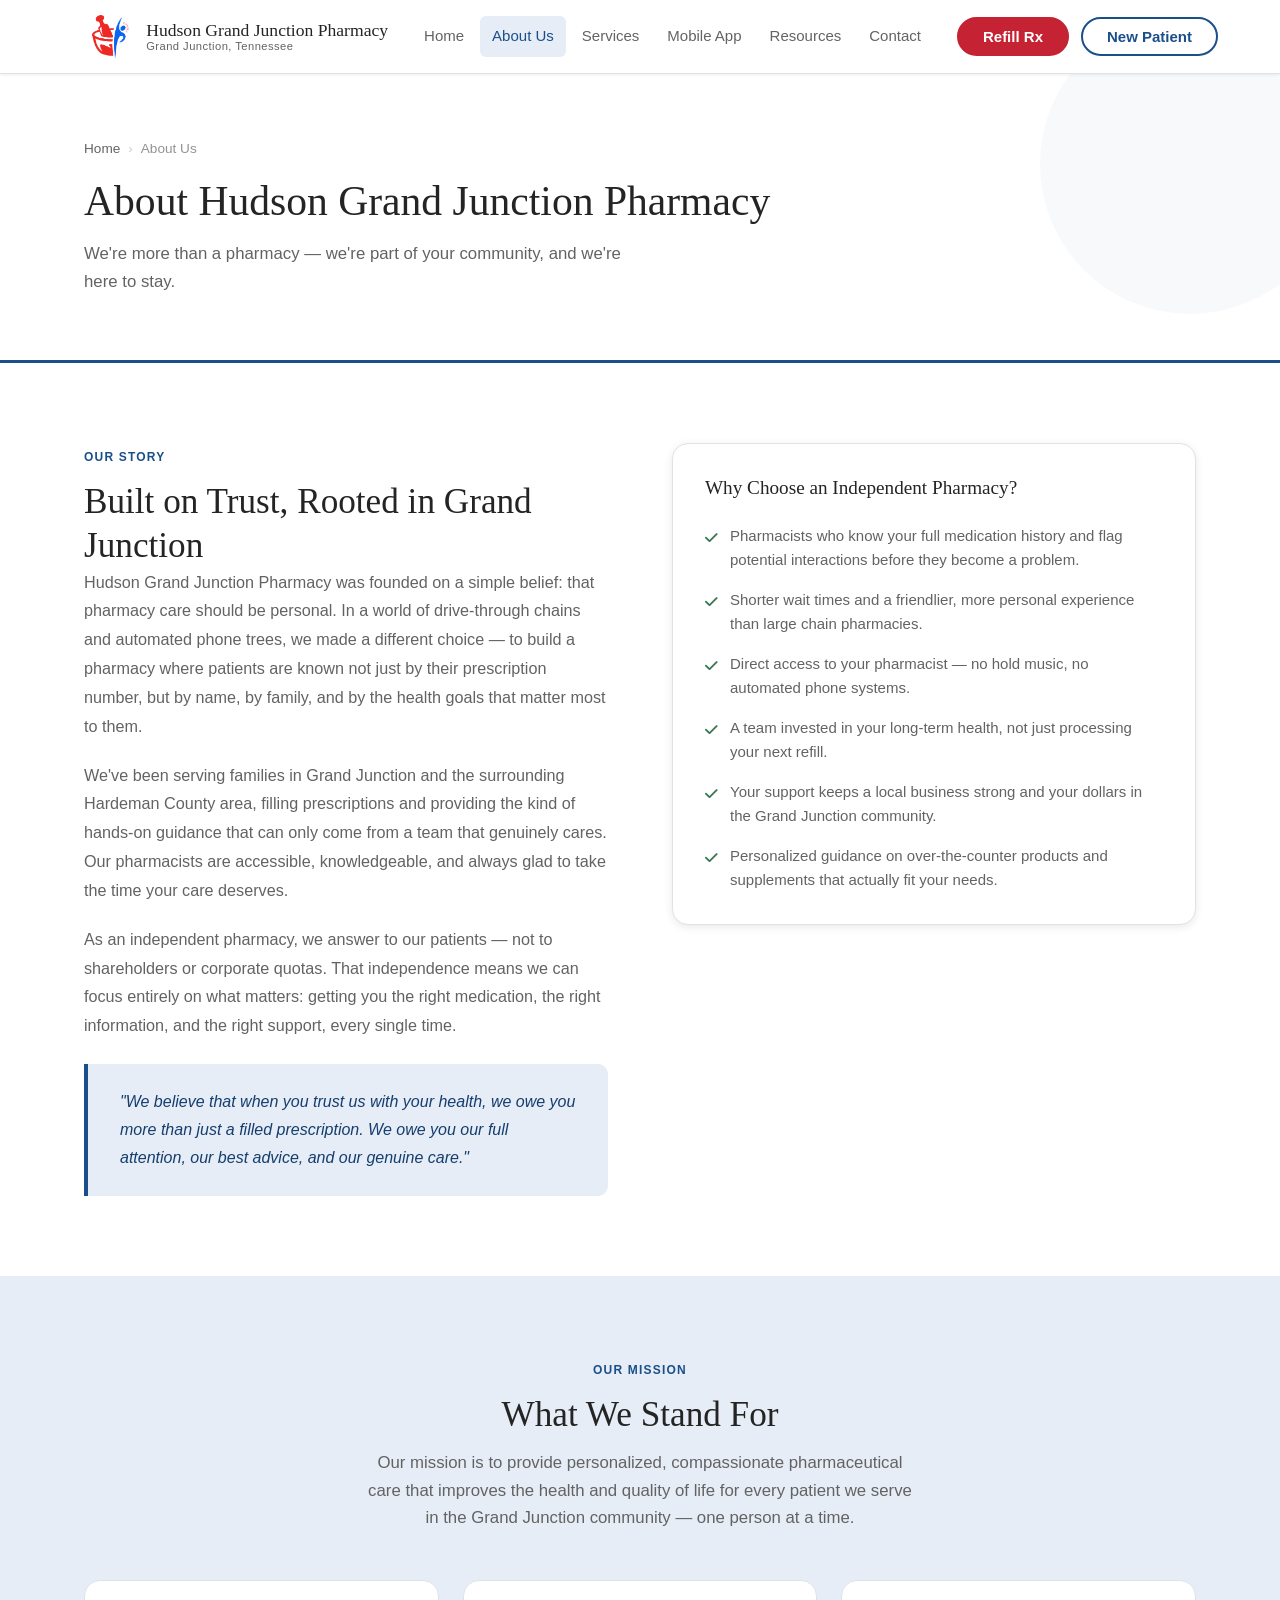
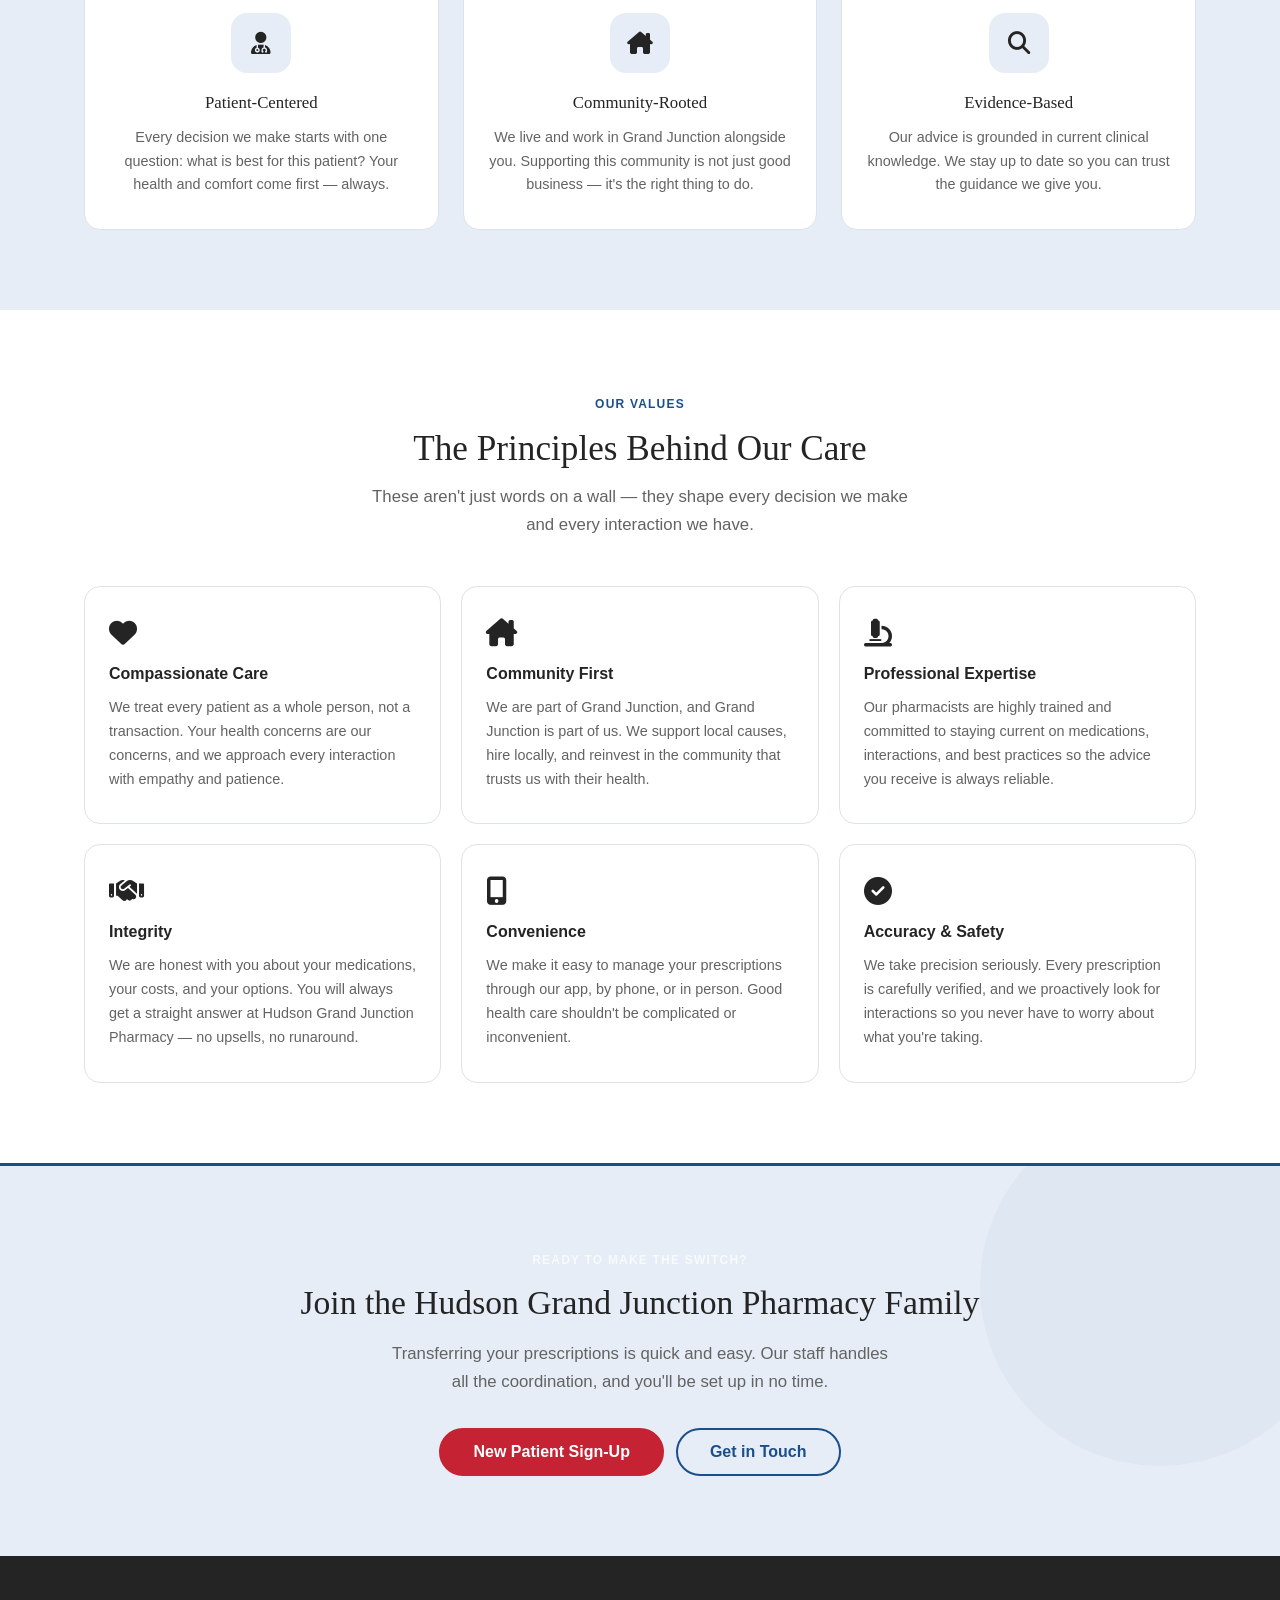
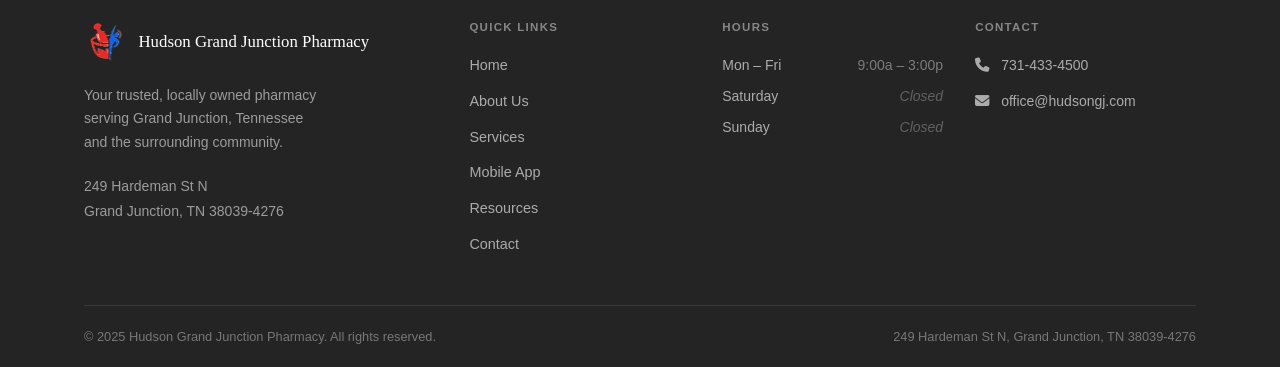
==== commit 14d4dc09: "Rename brand to Hudson Grand Junction Pharmacy Add the missing "Pharmacy" descriptor to the brand na" ====
--- a/about.html
+++ b/about.html
@@ -3,8 +3,8 @@
 <head>
   <meta charset="UTF-8" />
   <meta name="viewport" content="width=device-width, initial-scale=1.0" />
-  <meta name="description" content="Learn about Hudson Grand Junction — a locally owned, community-focused pharmacy in Grand Junction, Tennessee. Our story, mission, and core values." />
-  <title>About Us — Hudson Grand Junction</title>
+  <meta name="description" content="Learn about Hudson Grand Junction Pharmacy — a locally owned, community-focused pharmacy in Grand Junction, Tennessee. Our story, mission, and core values." />
+  <title>About Us — Hudson Grand Junction Pharmacy</title>
   <link rel="stylesheet" href="styles.css" />
   <link rel="stylesheet" href="https://cdnjs.cloudflare.com/ajax/libs/font-awesome/6.5.1/css/all.min.css" />
 </head>
@@ -16,10 +16,10 @@
   <header class="site-header">
     <div class="container header-inner">
 
-      <a href="index.html" class="logo" aria-label="Hudson Grand Junction — Home">
+      <a href="index.html" class="logo" aria-label="Hudson Grand Junction Pharmacy — Home">
         <img src="assets/pharmacy-logo.png" alt="" class="logo-mark" />
         <div class="logo-text">
-          <span class="logo-name">Hudson Grand Junction</span>
+          <span class="logo-name">Hudson Grand Junction Pharmacy</span>
           <span class="logo-tagline">Grand Junction, Tennessee</span>
         </div>
       </a>
@@ -75,7 +75,7 @@
           <span class="breadcrumb-sep" aria-hidden="true">›</span>
           <span aria-current="page">About Us</span>
         </nav>
-        <h1 id="page-title">About Hudson Grand Junction</h1>
+        <h1 id="page-title">About Hudson Grand Junction Pharmacy</h1>
         <p>We're more than a pharmacy — we're part of your community, and we're here to stay.</p>
       </div>
     </section>
@@ -93,7 +93,7 @@
             <span class="section-label">Our Story</span>
             <h2 id="story-heading">Built on Trust, Rooted in Grand Junction</h2>
             <p>
-              Hudson Grand Junction was founded on a simple belief: that pharmacy care should be
+              Hudson Grand Junction Pharmacy was founded on a simple belief: that pharmacy care should be
               personal. In a world of drive-through chains and automated phone trees, we made
               a different choice — to build a pharmacy where patients are known not just by their
               prescription number, but by name, by family, and by the health goals that matter most
@@ -225,7 +225,7 @@
           <div class="value-card">
             <span class="value-card-icon" aria-hidden="true"><i class="fa-solid fa-handshake"></i></span>
             <h3>Integrity</h3>
-            <p>We are honest with you about your medications, your costs, and your options. You will always get a straight answer at Hudson Grand Junction — no upsells, no runaround.</p>
+            <p>We are honest with you about your medications, your costs, and your options. You will always get a straight answer at Hudson Grand Junction Pharmacy — no upsells, no runaround.</p>
           </div>
 
           <div class="value-card">
@@ -252,7 +252,7 @@
     <section class="cta-strip" aria-labelledby="about-cta-heading">
       <div class="container">
         <span class="section-label section-label--light">Ready to Make the Switch?</span>
-        <h2 id="about-cta-heading">Join the Hudson Grand Junction Family</h2>
+        <h2 id="about-cta-heading">Join the Hudson Grand Junction Pharmacy Family</h2>
         <p>
           Transferring your prescriptions is quick and easy. Our staff handles all the
           coordination, and you'll be set up in no time.
@@ -277,9 +277,9 @@
       <div class="footer-grid">
 
         <div class="footer-col">
-          <a href="index.html" class="footer-logo" aria-label="Hudson Grand Junction — Home">
+          <a href="index.html" class="footer-logo" aria-label="Hudson Grand Junction Pharmacy — Home">
             <img src="assets/pharmacy-logo.png" alt="" class="footer-logo-mark" />
-            <span class="footer-logo-name">Hudson Grand Junction</span>
+            <span class="footer-logo-name">Hudson Grand Junction Pharmacy</span>
           </a>
           <p class="footer-tagline">
             Your trusted, locally owned pharmacy serving Grand Junction, Tennessee
@@ -336,7 +336,7 @@
       </div>
 
       <div class="footer-bottom">
-        <span>&copy; 2025 Hudson Grand Junction. All rights reserved.</span>
+        <span>&copy; 2025 Hudson Grand Junction Pharmacy. All rights reserved.</span>
         <span>249 Hardeman St N, Grand Junction, TN 38039-4276</span>
       </div>
     </div>
--- a/styles.css
+++ b/styles.css
@@ -1,5 +1,5 @@
 /* ==================================================
-   Hudson Grand Junction — Main Stylesheet
+   Hudson Grand Junction Pharmacy — Main Stylesheet
    styles.css
    ==================================================
 
@@ -506,6 +506,7 @@
   color: var(--clr-text-muted);
   border-radius: var(--r-sm);
   text-decoration: none;
+  white-space: nowrap;
   transition: color var(--tr), background-color var(--tr);
 }
 
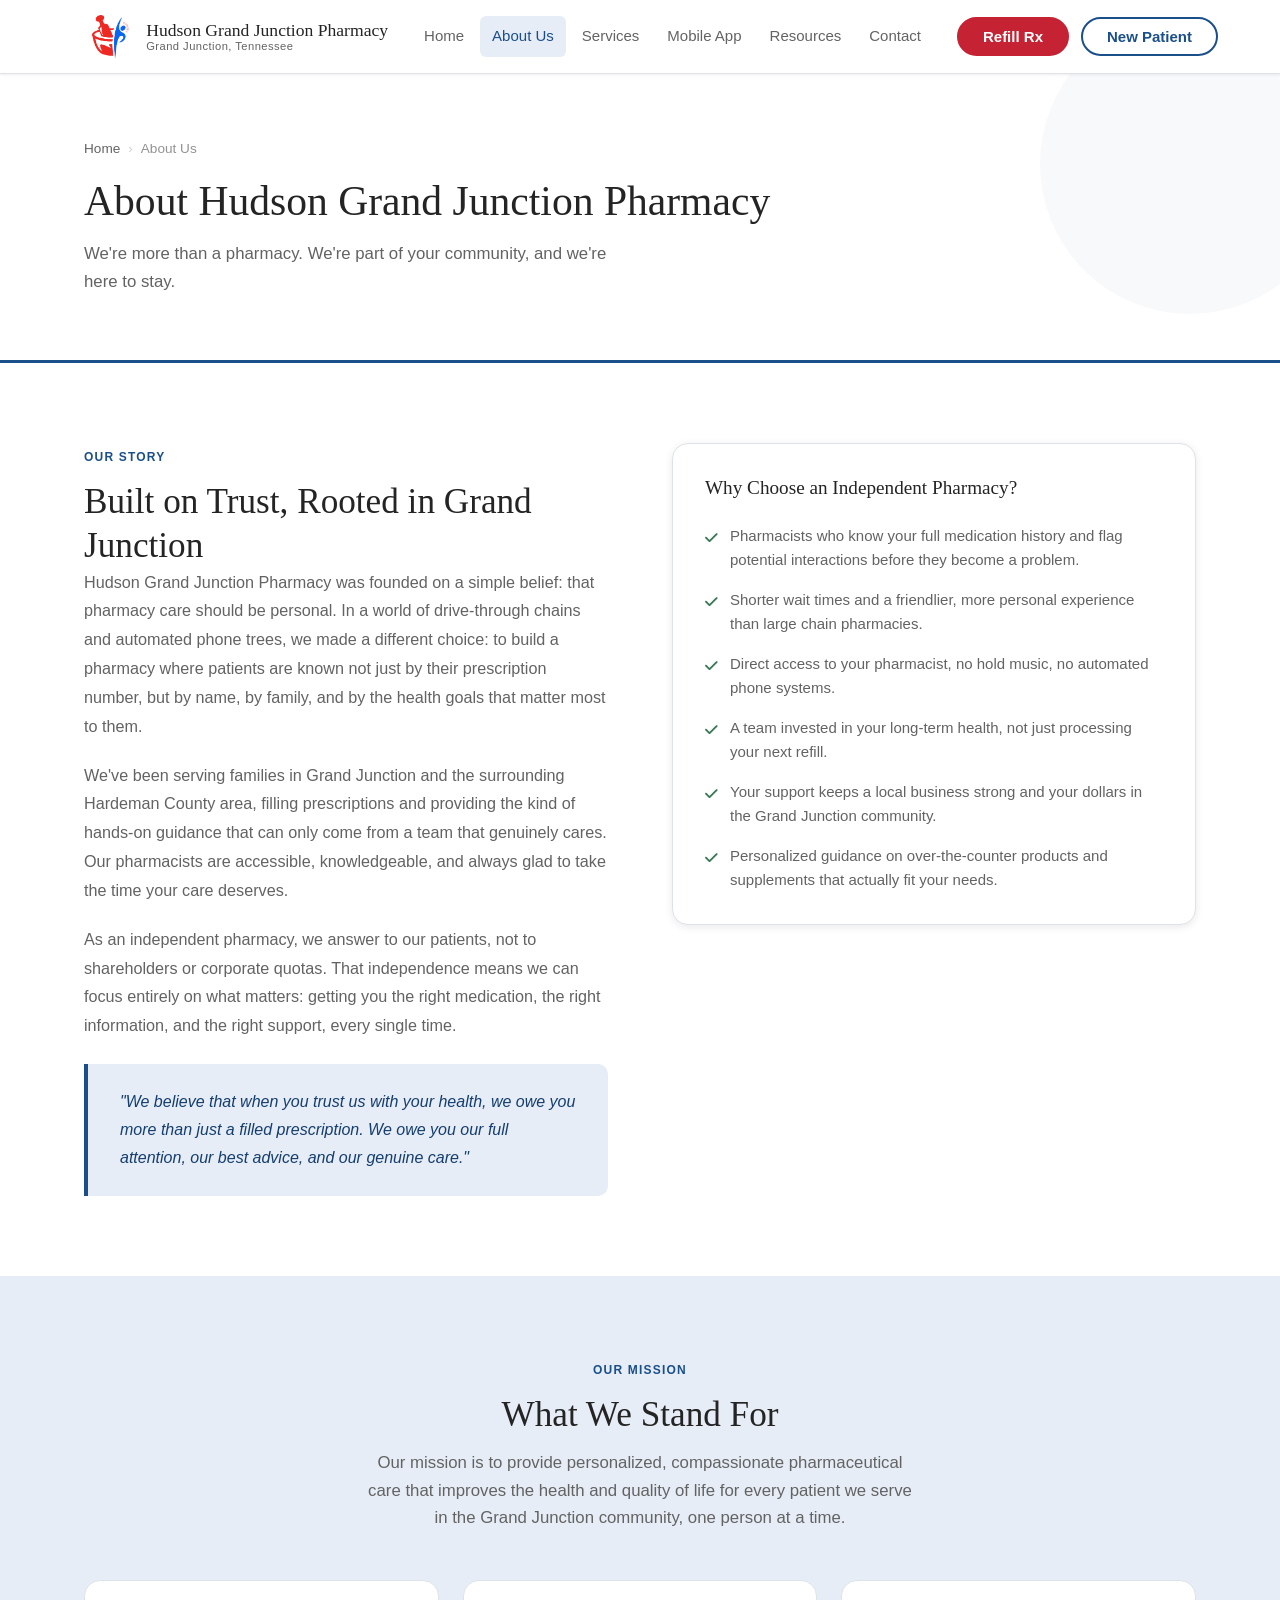
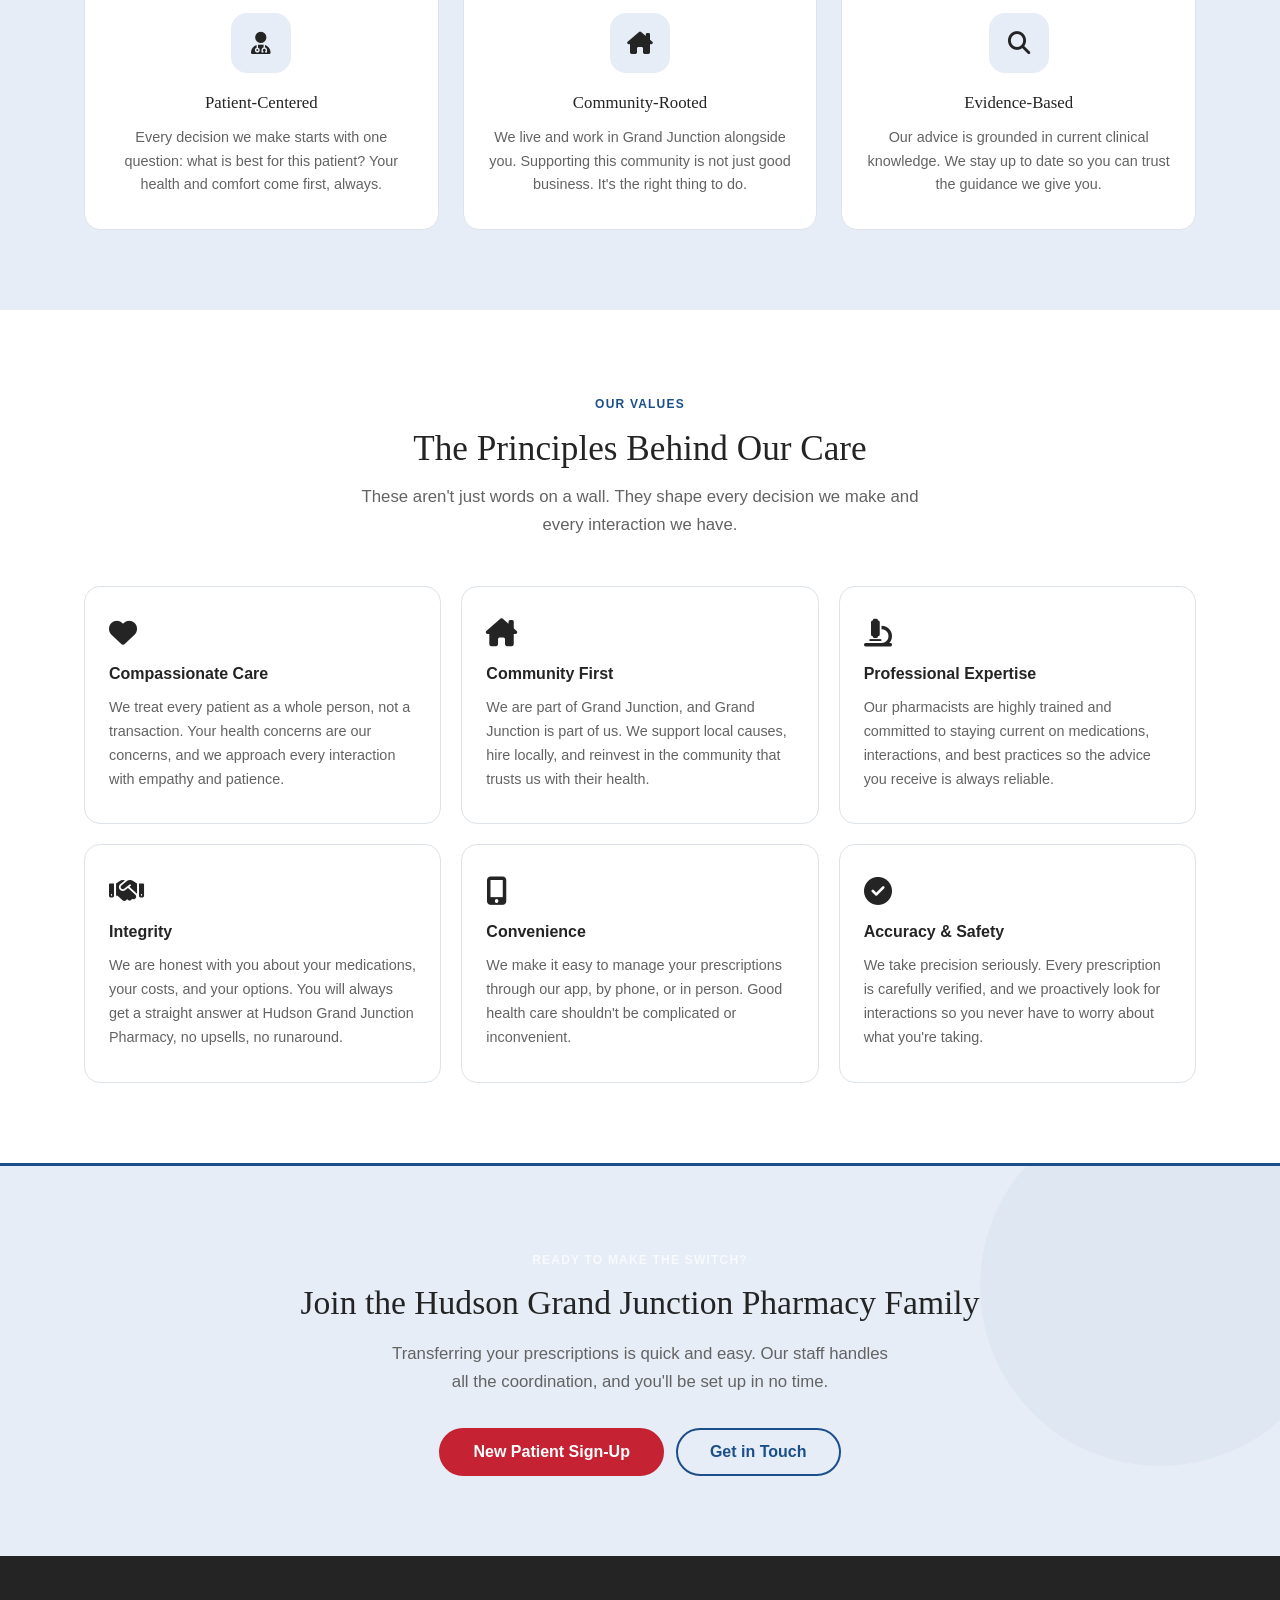
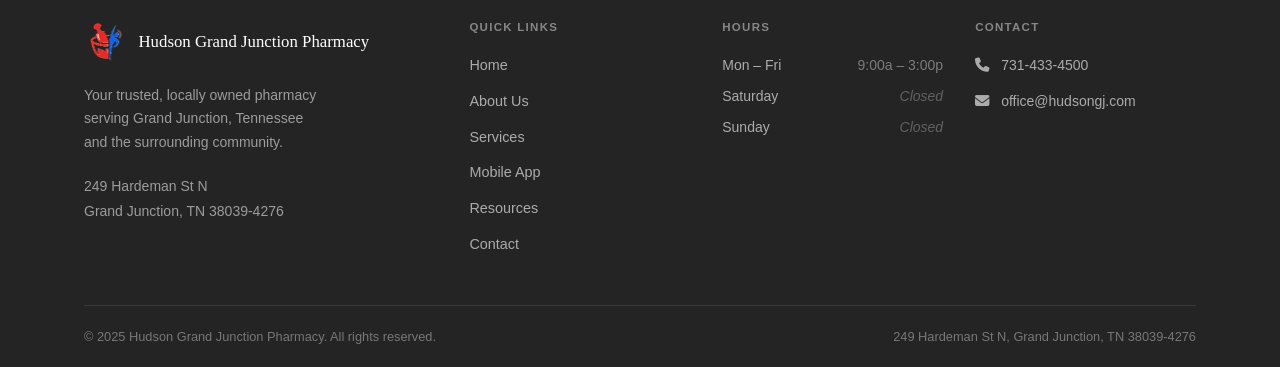
==== commit 3daa89a9: "Remove em dashes from site copy Co-Authored-By: Claude Opus 4.8 (1M context) <noreply@anthropic.com>" ====
--- a/about.html
+++ b/about.html
@@ -3,8 +3,8 @@
 <head>
   <meta charset="UTF-8" />
   <meta name="viewport" content="width=device-width, initial-scale=1.0" />
-  <meta name="description" content="Learn about Hudson Grand Junction Pharmacy — a locally owned, community-focused pharmacy in Grand Junction, Tennessee. Our story, mission, and core values." />
-  <title>About Us — Hudson Grand Junction Pharmacy</title>
+  <meta name="description" content="Learn about Hudson Grand Junction Pharmacy, a locally owned, community-focused pharmacy in Grand Junction, Tennessee. Our story, mission, and core values." />
+  <title>About Us | Hudson Grand Junction Pharmacy</title>
   <link rel="stylesheet" href="styles.css" />
   <link rel="stylesheet" href="https://cdnjs.cloudflare.com/ajax/libs/font-awesome/6.5.1/css/all.min.css" />
 </head>
@@ -16,7 +16,7 @@
   <header class="site-header">
     <div class="container header-inner">
 
-      <a href="index.html" class="logo" aria-label="Hudson Grand Junction Pharmacy — Home">
+      <a href="index.html" class="logo" aria-label="Hudson Grand Junction Pharmacy Home">
         <img src="assets/pharmacy-logo.png" alt="" class="logo-mark" />
         <div class="logo-text">
           <span class="logo-name">Hudson Grand Junction Pharmacy</span>
@@ -76,7 +76,7 @@
           <span aria-current="page">About Us</span>
         </nav>
         <h1 id="page-title">About Hudson Grand Junction Pharmacy</h1>
-        <p>We're more than a pharmacy — we're part of your community, and we're here to stay.</p>
+        <p>We're more than a pharmacy. We're part of your community, and we're here to stay.</p>
       </div>
     </section>
     <!-- END PAGE HERO -->
@@ -95,7 +95,7 @@
             <p>
               Hudson Grand Junction Pharmacy was founded on a simple belief: that pharmacy care should be
               personal. In a world of drive-through chains and automated phone trees, we made
-              a different choice — to build a pharmacy where patients are known not just by their
+              a different choice: to build a pharmacy where patients are known not just by their
               prescription number, but by name, by family, and by the health goals that matter most
               to them.
             </p>
@@ -106,7 +106,7 @@
               always glad to take the time your care deserves.
             </p>
             <p>
-              As an independent pharmacy, we answer to our patients — not to shareholders or
+              As an independent pharmacy, we answer to our patients, not to shareholders or
               corporate quotas. That independence means we can focus entirely on what matters:
               getting you the right medication, the right information, and the right support,
               every single time.
@@ -127,7 +127,7 @@
               <ul class="aside-list">
                 <li class="aside-list-item">Pharmacists who know your full medication history and flag potential interactions before they become a problem.</li>
                 <li class="aside-list-item">Shorter wait times and a friendlier, more personal experience than large chain pharmacies.</li>
-                <li class="aside-list-item">Direct access to your pharmacist — no hold music, no automated phone systems.</li>
+                <li class="aside-list-item">Direct access to your pharmacist, no hold music, no automated phone systems.</li>
                 <li class="aside-list-item">A team invested in your long-term health, not just processing your next refill.</li>
                 <li class="aside-list-item">Your support keeps a local business strong and your dollars in the Grand Junction community.</li>
                 <li class="aside-list-item">Personalized guidance on over-the-counter products and supplements that actually fit your needs.</li>
@@ -152,7 +152,7 @@
           <p>
             Our mission is to provide personalized, compassionate pharmaceutical care
             that improves the health and quality of life for every patient we serve in
-            the Grand Junction community — one person at a time.
+            the Grand Junction community, one person at a time.
           </p>
         </div>
 
@@ -163,7 +163,7 @@
             <h3>Patient-Centered</h3>
             <p>
               Every decision we make starts with one question: what is best for this
-              patient? Your health and comfort come first — always.
+              patient? Your health and comfort come first, always.
             </p>
           </div>
 
@@ -172,7 +172,7 @@
             <h3>Community-Rooted</h3>
             <p>
               We live and work in Grand Junction alongside you. Supporting this community
-              is not just good business — it's the right thing to do.
+              is not just good business. It's the right thing to do.
             </p>
           </div>
 
@@ -199,7 +199,7 @@
         <div class="section-header section-header--center">
           <span class="section-label">Our Values</span>
           <h2 id="values-heading">The Principles Behind Our Care</h2>
-          <p>These aren't just words on a wall — they shape every decision we make and every interaction we have.</p>
+          <p>These aren't just words on a wall. They shape every decision we make and every interaction we have.</p>
         </div>
 
         <div class="value-cards">
@@ -225,7 +225,7 @@
           <div class="value-card">
             <span class="value-card-icon" aria-hidden="true"><i class="fa-solid fa-handshake"></i></span>
             <h3>Integrity</h3>
-            <p>We are honest with you about your medications, your costs, and your options. You will always get a straight answer at Hudson Grand Junction Pharmacy — no upsells, no runaround.</p>
+            <p>We are honest with you about your medications, your costs, and your options. You will always get a straight answer at Hudson Grand Junction Pharmacy, no upsells, no runaround.</p>
           </div>
 
           <div class="value-card">
@@ -277,7 +277,7 @@
       <div class="footer-grid">
 
         <div class="footer-col">
-          <a href="index.html" class="footer-logo" aria-label="Hudson Grand Junction Pharmacy — Home">
+          <a href="index.html" class="footer-logo" aria-label="Hudson Grand Junction Pharmacy Home">
             <img src="assets/pharmacy-logo.png" alt="" class="footer-logo-mark" />
             <span class="footer-logo-name">Hudson Grand Junction Pharmacy</span>
           </a>
--- a/styles.css
+++ b/styles.css
@@ -1,5 +1,5 @@
 /* ==================================================
-   Hudson Grand Junction Pharmacy — Main Stylesheet
+   Hudson Grand Junction Pharmacy - Main Stylesheet
    styles.css
    ==================================================
 
@@ -31,8 +31,8 @@
    24. Map Placeholder
    25. Site Footer
    26. Utilities
-   27. Responsive — Tablet (max-width: 960px)
-   28. Responsive — Mobile (max-width: 640px)
+   27. Responsive - Tablet (max-width: 960px)
+   28. Responsive - Mobile (max-width: 640px)
    ================================================== */
 
 
@@ -332,7 +332,7 @@
   transform: translateY(1px);
 }
 
-/* Primary — teal fill */
+/* Primary - teal fill */
 .btn-primary {
   background-color: var(--clr-primary);
   border-color: var(--clr-primary);
@@ -346,7 +346,7 @@
   box-shadow: var(--sh-sm);
 }
 
-/* Accent — orange fill (main CTA) */
+/* Accent - orange fill (main CTA) */
 .btn-accent {
   background-color: var(--clr-accent);
   border-color: var(--clr-accent);
@@ -360,7 +360,7 @@
   box-shadow: var(--sh-sm);
 }
 
-/* Outline — teal border on light background */
+/* Outline - teal border on light background */
 .btn-outline {
   background-color: transparent;
   border-color: var(--clr-primary);
@@ -372,7 +372,7 @@
   color: var(--clr-white);
 }
 
-/* Outline white — white border on dark background */
+/* Outline white - white border on dark background */
 .btn-outline-white {
   background-color: transparent;
   border-color: rgba(255, 255, 255, 0.70);
@@ -2000,7 +2000,7 @@
 }
 
 
-/* ─── 27. Responsive — Tablet (max-width: 960px) ────────────── */
+/* ─── 27. Responsive - Tablet (max-width: 960px) ────────────── */
 
 @media (max-width: 960px) {
   :root {
@@ -2107,7 +2107,7 @@
 }
 
 
-/* ─── 28. Responsive — Mobile (max-width: 640px) ────────────── */
+/* ─── 28. Responsive - Mobile (max-width: 640px) ────────────── */
 
 @media (max-width: 640px) {
   :root {
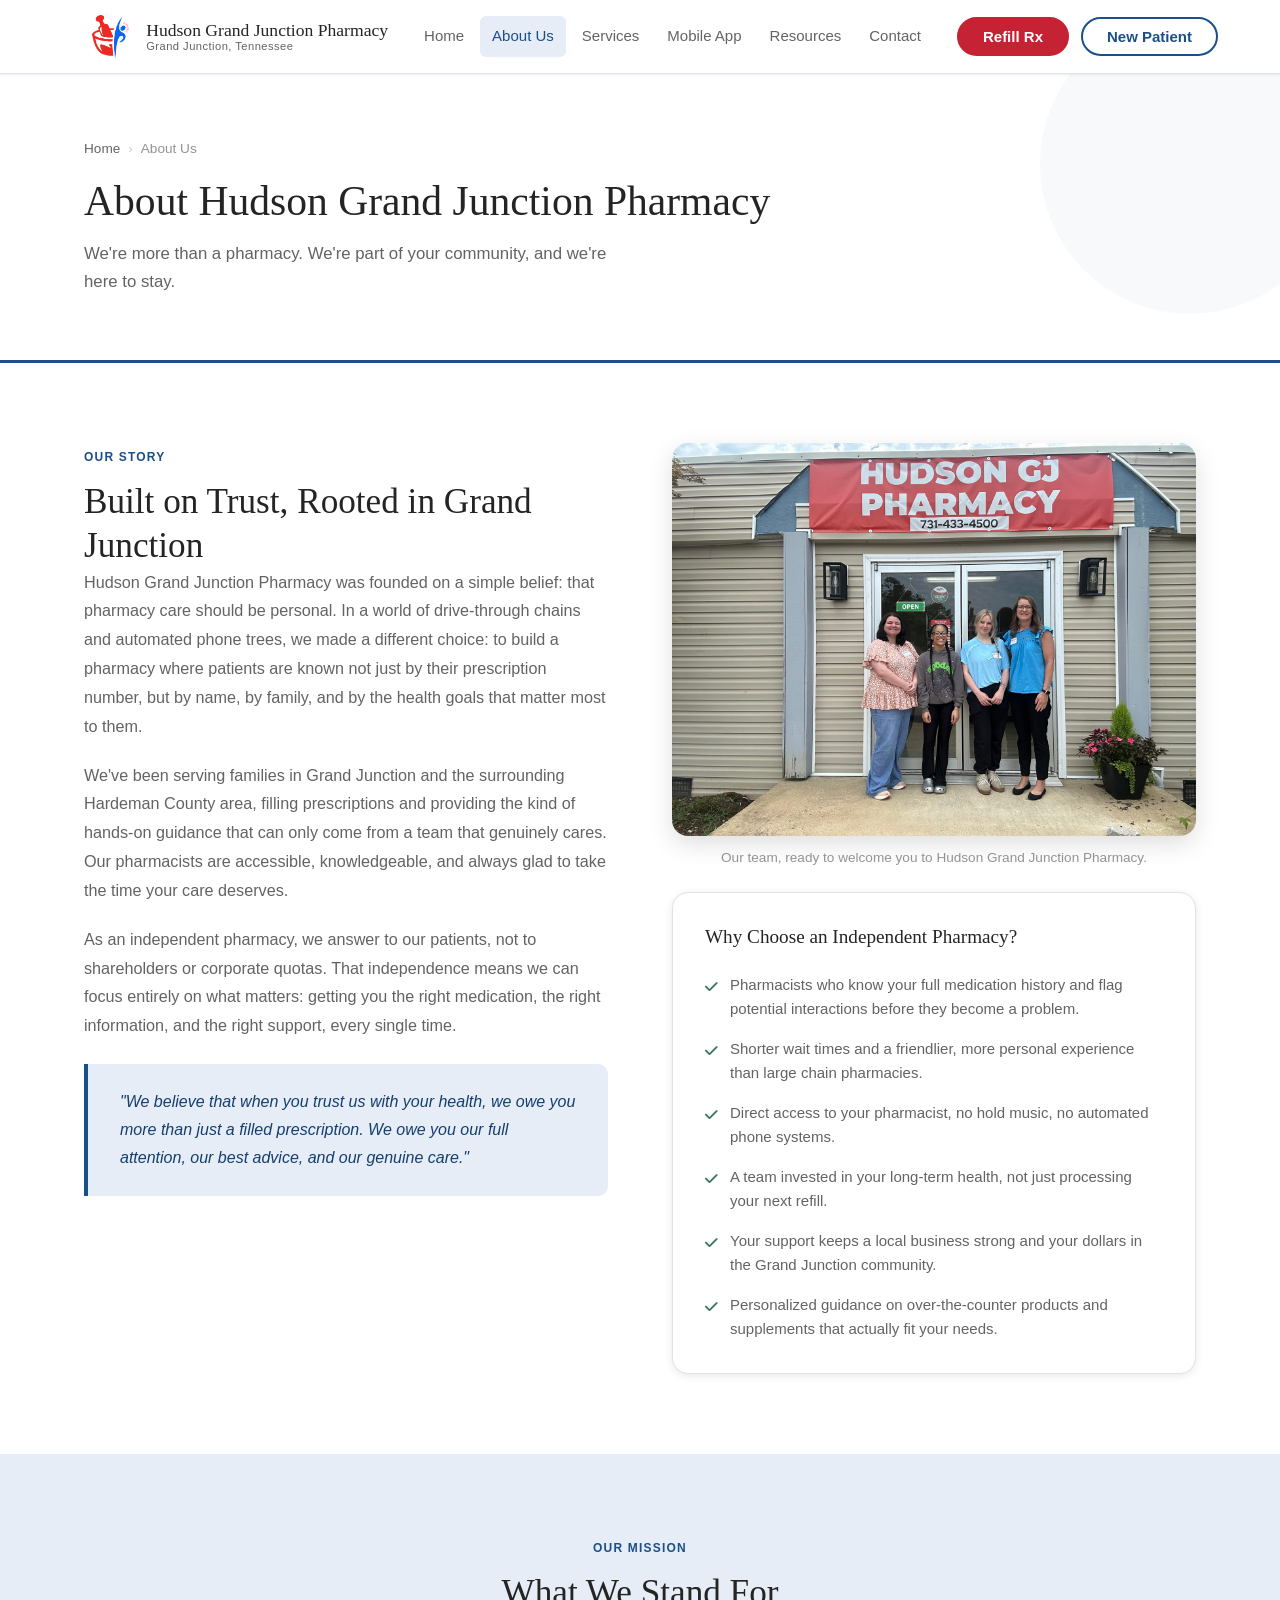
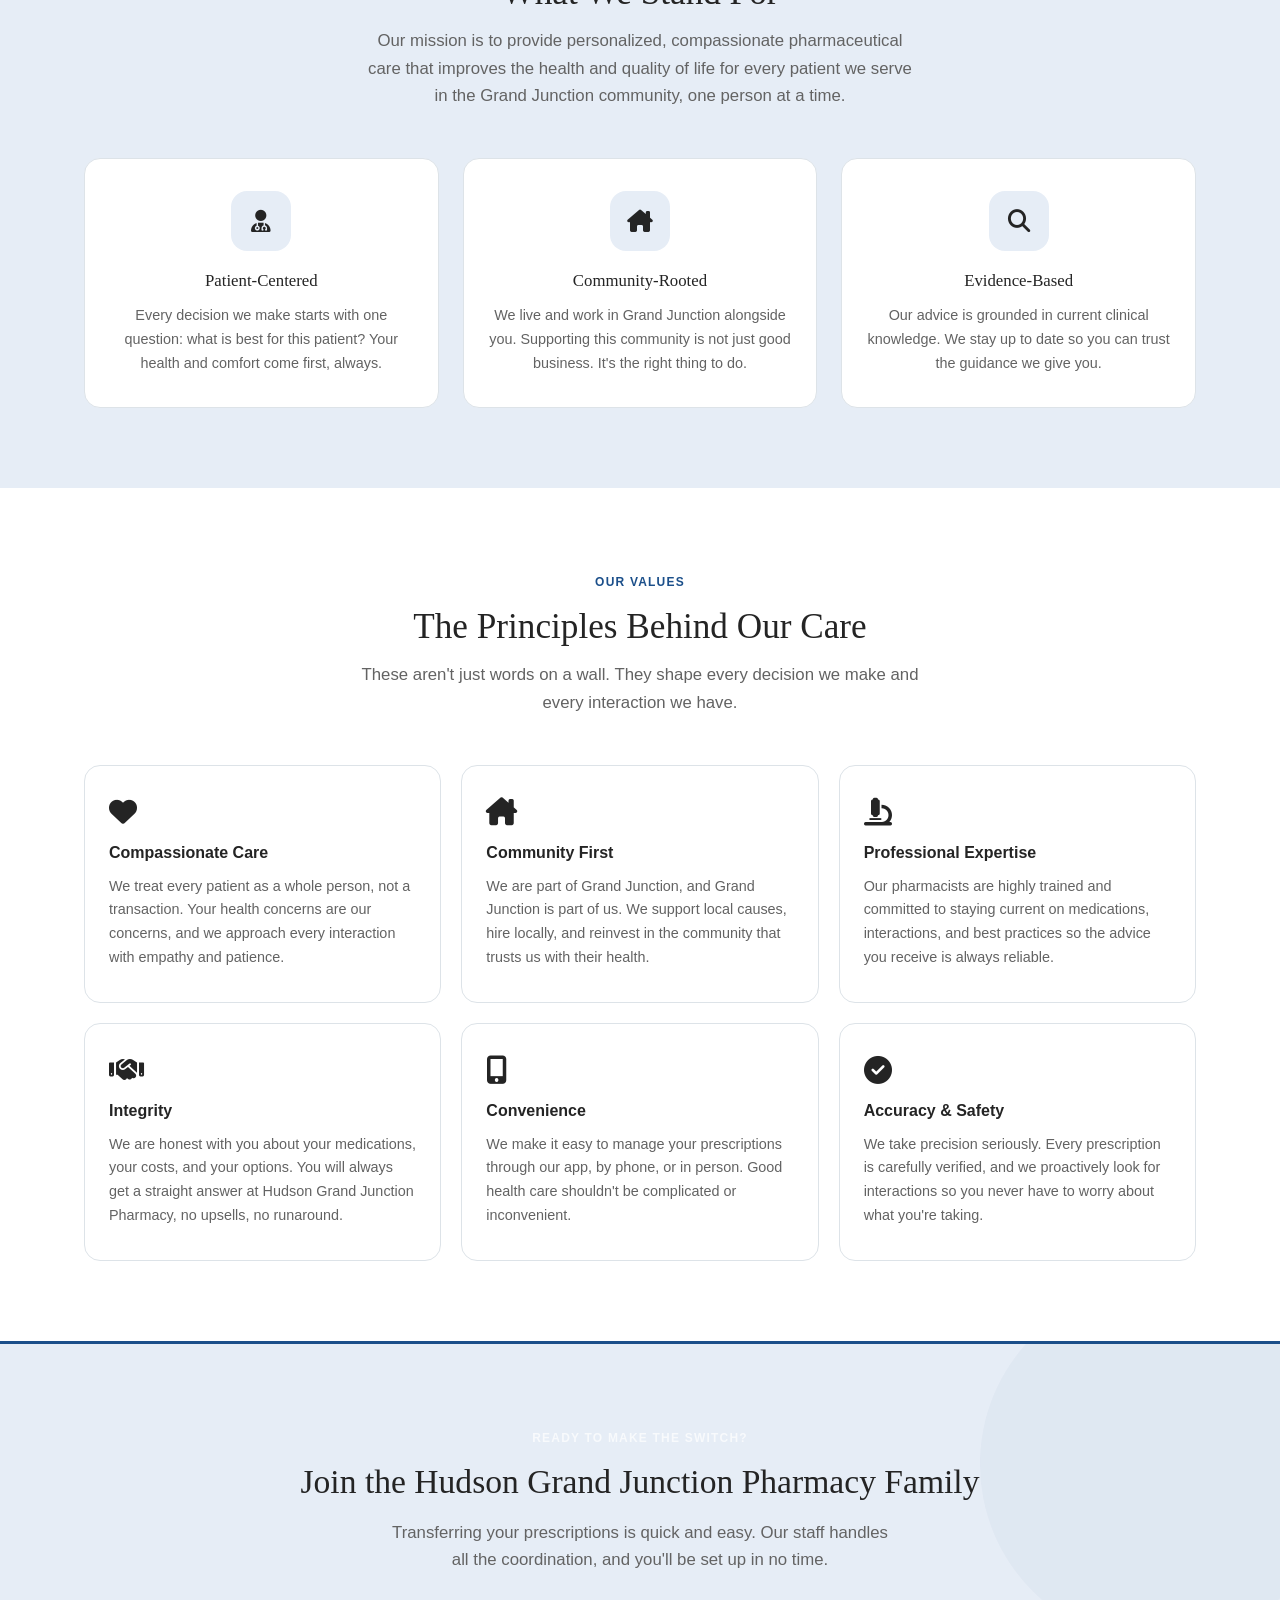
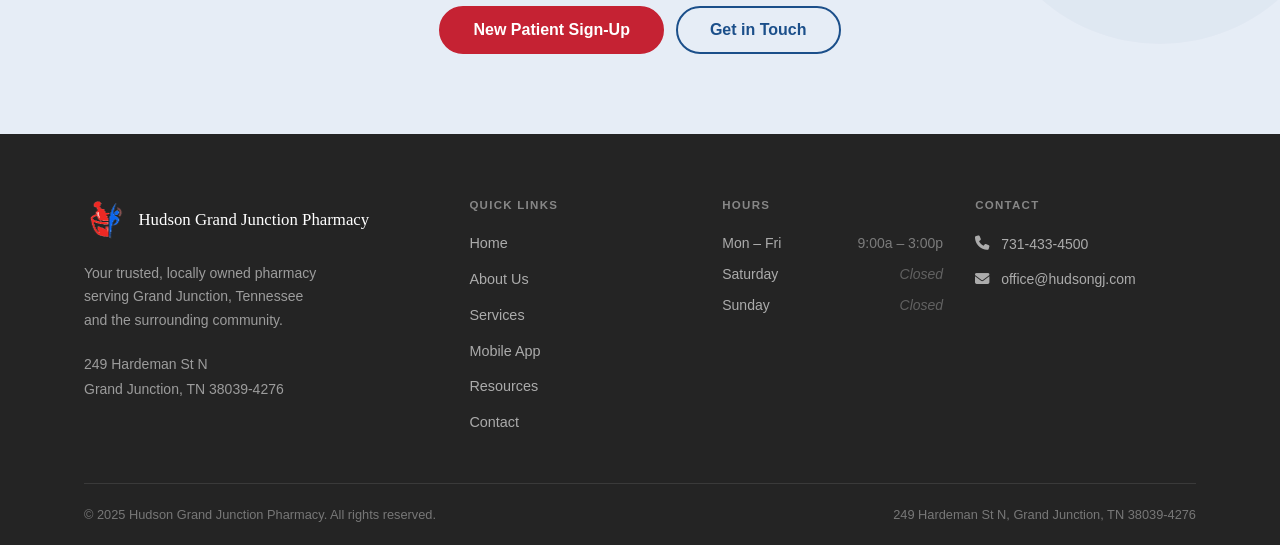
==== commit 598e6543: "Redesign home and services pages with new theme - Home: split hero with storefront/team photo and fl" ====
--- a/about.html
+++ b/about.html
@@ -122,6 +122,14 @@
           </div>
 
           <div>
+            <figure class="about-photo">
+              <img
+                src="assets/img/storefront-team.jpg"
+                alt="The Hudson Grand Junction Pharmacy team in front of the store"
+                width="1600" height="1200" loading="lazy"
+              />
+              <figcaption>Our team, ready to welcome you to Hudson Grand Junction Pharmacy.</figcaption>
+            </figure>
             <div class="story-aside">
               <h3>Why Choose an Independent Pharmacy?</h3>
               <ul class="aside-list">
--- a/styles.css
+++ b/styles.css
@@ -2206,3 +2206,400 @@
     height: 260px;
   }
 }
+
+/* ─── 29. Redesign: Split Hero, Service Grid, Feature Strip,
+       Service Detail Cards (Home + Services redesign) ─────────── */
+
+/* Split hero: text + storefront/team photo */
+.hero-grid {
+  position: relative;
+  z-index: 1;
+  display: grid;
+  grid-template-columns: 1.05fr 0.95fr;
+  gap: var(--sp-12);
+  align-items: center;
+}
+
+.hero-content {
+  max-width: 620px;
+}
+
+.hero-media {
+  position: relative;
+}
+
+.hero-photo {
+  width: 100%;
+  aspect-ratio: 4 / 3;
+  object-fit: cover;
+  border-radius: var(--r-xl);
+  box-shadow: var(--sh-lg);
+}
+
+.hero-chip {
+  position: absolute;
+  display: inline-flex;
+  align-items: center;
+  gap: var(--sp-2);
+  background: var(--clr-white);
+  border: 1px solid var(--clr-border);
+  border-radius: var(--r-lg);
+  box-shadow: var(--sh-md);
+  padding: var(--sp-3) var(--sp-5);
+  font-size: 0.875rem;
+  font-weight: 600;
+  color: var(--clr-text);
+  max-width: 62%;
+}
+
+.hero-chip i {
+  color: var(--clr-primary);
+  font-size: 1rem;
+  flex-shrink: 0;
+}
+
+.hero-chip--1 { top: var(--sp-4); right: var(--sp-4); }
+.hero-chip--2 { bottom: var(--sp-4); left: var(--sp-4); }
+
+
+/* "Our Services" small square cards (home) */
+.service-grid {
+  display: grid;
+  grid-template-columns: repeat(4, 1fr);
+  gap: var(--sp-5);
+}
+
+.service-square {
+  display: flex;
+  flex-direction: column;
+  align-items: flex-start;
+  gap: var(--sp-3);
+  background: var(--clr-white);
+  border: 1px solid var(--clr-border);
+  border-radius: var(--r-lg);
+  padding: var(--sp-6);
+  text-decoration: none;
+  color: var(--clr-text);
+  transition: transform var(--tr-slow), box-shadow var(--tr-slow),
+              border-color var(--tr);
+}
+
+.service-square:hover {
+  transform: translateY(-5px);
+  box-shadow: var(--sh-lg);
+  border-color: var(--clr-primary);
+  color: var(--clr-text);
+}
+
+.service-square-icon {
+  width: 52px;
+  height: 52px;
+  border-radius: var(--r);
+  display: flex;
+  align-items: center;
+  justify-content: center;
+  font-size: 1.35rem;
+  background-color: var(--clr-primary-light);
+  color: var(--clr-primary);
+  flex-shrink: 0;
+}
+
+.service-square-icon--accent { background-color: var(--clr-accent-light); color: var(--clr-accent); }
+.service-square-icon--green  { background-color: var(--clr-green-light);  color: var(--clr-green); }
+
+.service-square h3 {
+  font-family: var(--font-body);
+  font-size: 0.9375rem;
+  font-weight: 700;
+  color: var(--clr-text);
+  line-height: 1.3;
+}
+
+.service-square p {
+  font-size: 0.85rem;
+  color: var(--clr-text-muted);
+  margin: 0;
+  max-width: none;
+  line-height: 1.5;
+}
+
+.service-square-link {
+  margin-top: auto;
+  padding-top: var(--sp-2);
+  font-size: 0.8rem;
+  font-weight: 700;
+  color: var(--clr-primary);
+  letter-spacing: 0.01em;
+}
+
+.service-square:hover .service-square-link {
+  color: var(--clr-primary-dark);
+}
+
+
+/* Dark feature strip (Local & Trusted / Expert Care / ...) */
+.feature-strip {
+  background-color: var(--clr-primary-darker);
+  color: var(--clr-white);
+  padding: var(--sp-12) 0;
+}
+
+.feature-strip-grid {
+  display: grid;
+  grid-template-columns: repeat(4, 1fr);
+  gap: var(--sp-8);
+}
+
+.feature-strip-item {
+  display: flex;
+  flex-direction: column;
+  gap: var(--sp-2);
+  padding-left: var(--sp-6);
+  border-left: 1px solid rgba(255, 255, 255, 0.16);
+}
+
+.feature-strip-item:first-child {
+  padding-left: 0;
+  border-left: none;
+}
+
+.feature-strip-icon {
+  font-size: 1.5rem;
+  color: var(--clr-white);
+  margin-bottom: var(--sp-2);
+  line-height: 1;
+}
+
+.feature-strip-item h4 {
+  color: var(--clr-white);
+  font-size: 1rem;
+}
+
+.feature-strip-item p {
+  color: rgba(255, 255, 255, 0.62);
+  font-size: 0.85rem;
+  margin: 0;
+  max-width: none;
+  line-height: 1.55;
+}
+
+
+/* Large service detail cards (services page) */
+.service-details {
+  display: flex;
+  flex-direction: column;
+  gap: var(--sp-8);
+}
+
+.service-detail {
+  display: grid;
+  grid-template-columns: 0.9fr 1.1fr;
+  gap: var(--sp-10);
+  align-items: center;
+  background-color: var(--clr-white);
+  border: 1px solid var(--clr-border);
+  border-radius: var(--r-xl);
+  padding: var(--sp-8);
+  scroll-margin-top: calc(var(--hdr-h) + 20px);
+  transition: box-shadow var(--tr-slow), border-color var(--tr);
+}
+
+.service-detail:nth-of-type(even) .service-detail-media {
+  order: 2;
+}
+
+.service-detail-media img {
+  width: 100%;
+  aspect-ratio: 4 / 3;
+  object-fit: cover;
+  border-radius: var(--r-lg);
+  box-shadow: var(--sh-sm);
+}
+
+.service-detail-body h2 {
+  font-size: clamp(1.4rem, 3vw, 1.85rem);
+  margin-bottom: var(--sp-3);
+}
+
+.service-detail-lead {
+  font-size: 1.0125rem;
+  margin-bottom: var(--sp-4);
+  max-width: none;
+}
+
+.service-detail-sub {
+  font-family: var(--font-body);
+  font-weight: 700;
+  color: var(--clr-text);
+  font-size: 0.9rem;
+  margin-bottom: var(--sp-3);
+  max-width: none;
+}
+
+.service-check {
+  display: flex;
+  flex-direction: column;
+  gap: var(--sp-2);
+  margin-bottom: var(--sp-5);
+}
+
+.service-check li {
+  display: flex;
+  align-items: flex-start;
+  gap: var(--sp-3);
+  font-size: 0.95rem;
+  color: var(--clr-text-muted);
+  line-height: 1.5;
+}
+
+.service-check li::before {
+  content: '\f058';
+  font-family: 'Font Awesome 6 Free';
+  font-weight: 900;
+  color: var(--clr-primary);
+  flex-shrink: 0;
+  font-size: 0.95rem;
+  margin-top: 1px;
+}
+
+.service-badges {
+  display: flex;
+  flex-wrap: wrap;
+  gap: var(--sp-5);
+  padding-top: var(--sp-5);
+  border-top: 1px solid var(--clr-border);
+}
+
+.service-badge {
+  display: inline-flex;
+  align-items: center;
+  gap: var(--sp-2);
+  font-size: 0.8rem;
+  font-weight: 600;
+  color: var(--clr-text-muted);
+}
+
+.service-badge i {
+  color: var(--clr-primary);
+  font-size: 0.9rem;
+}
+
+.service-back {
+  display: inline-flex;
+  align-items: center;
+  gap: var(--sp-2);
+  margin-top: var(--sp-5);
+  font-size: 0.85rem;
+  font-weight: 700;
+  color: var(--clr-primary);
+}
+
+/* About page team photo */
+.about-photo {
+  margin: 0 0 var(--sp-6);
+}
+
+.about-photo img {
+  width: 100%;
+  border-radius: var(--r-lg);
+  box-shadow: var(--sh-md);
+}
+
+.about-photo figcaption {
+  margin-top: var(--sp-3);
+  font-size: 0.85rem;
+  color: var(--clr-text-light);
+  line-height: 1.5;
+  text-align: center;
+}
+
+
+/* Highlight flash when arriving via a #svc- anchor */
+@keyframes svc-flash {
+  0%, 12%  { box-shadow: 0 0 0 4px rgba(197, 34, 51, 0.55), var(--sh); border-color: var(--clr-accent); }
+  100%     { box-shadow: var(--sh-sm); border-color: var(--clr-border); }
+}
+
+.service-detail.is-target {
+  animation: svc-flash 2.2s ease-out;
+}
+
+@media (prefers-reduced-motion: reduce) {
+  .service-detail.is-target { animation: none; border-color: var(--clr-accent); }
+}
+
+
+/* Responsive - Redesign components */
+@media (max-width: 960px) {
+  .hero-grid {
+    grid-template-columns: 1fr;
+    gap: var(--sp-8);
+  }
+
+  .hero-content {
+    max-width: none;
+  }
+
+  .service-grid {
+    grid-template-columns: repeat(2, 1fr);
+  }
+
+  .feature-strip-grid {
+    grid-template-columns: repeat(2, 1fr);
+    gap: var(--sp-6);
+  }
+
+  .feature-strip-item {
+    padding-left: 0;
+    border-left: none;
+  }
+}
+
+@media (max-width: 860px) {
+  .service-detail {
+    grid-template-columns: 1fr;
+    gap: var(--sp-6);
+  }
+
+  .service-detail:nth-of-type(even) .service-detail-media {
+    order: 0;
+  }
+}
+
+@media (max-width: 640px) {
+  .service-grid {
+    grid-template-columns: 1fr;
+  }
+
+  .feature-strip-grid {
+    grid-template-columns: 1fr;
+    gap: var(--sp-8);
+  }
+
+  .hero-chip {
+    font-size: 0.8rem;
+    padding: var(--sp-2) var(--sp-3);
+    max-width: 70%;
+  }
+}
+
+
+/* Contact form status message */
+.form-status {
+  margin-top: 1rem;
+  padding: 0.85rem 1rem;
+  border-radius: 8px;
+  font-weight: 500;
+  font-size: 0.95rem;
+  line-height: 1.5;
+}
+.form-status--success {
+  background: #e7f5ec;
+  color: #1d6b3a;
+  border: 1px solid #b6e0c4;
+}
+.form-status--error {
+  background: #fdecea;
+  color: #b3261e;
+  border: 1px solid #f5c6c0;
+}
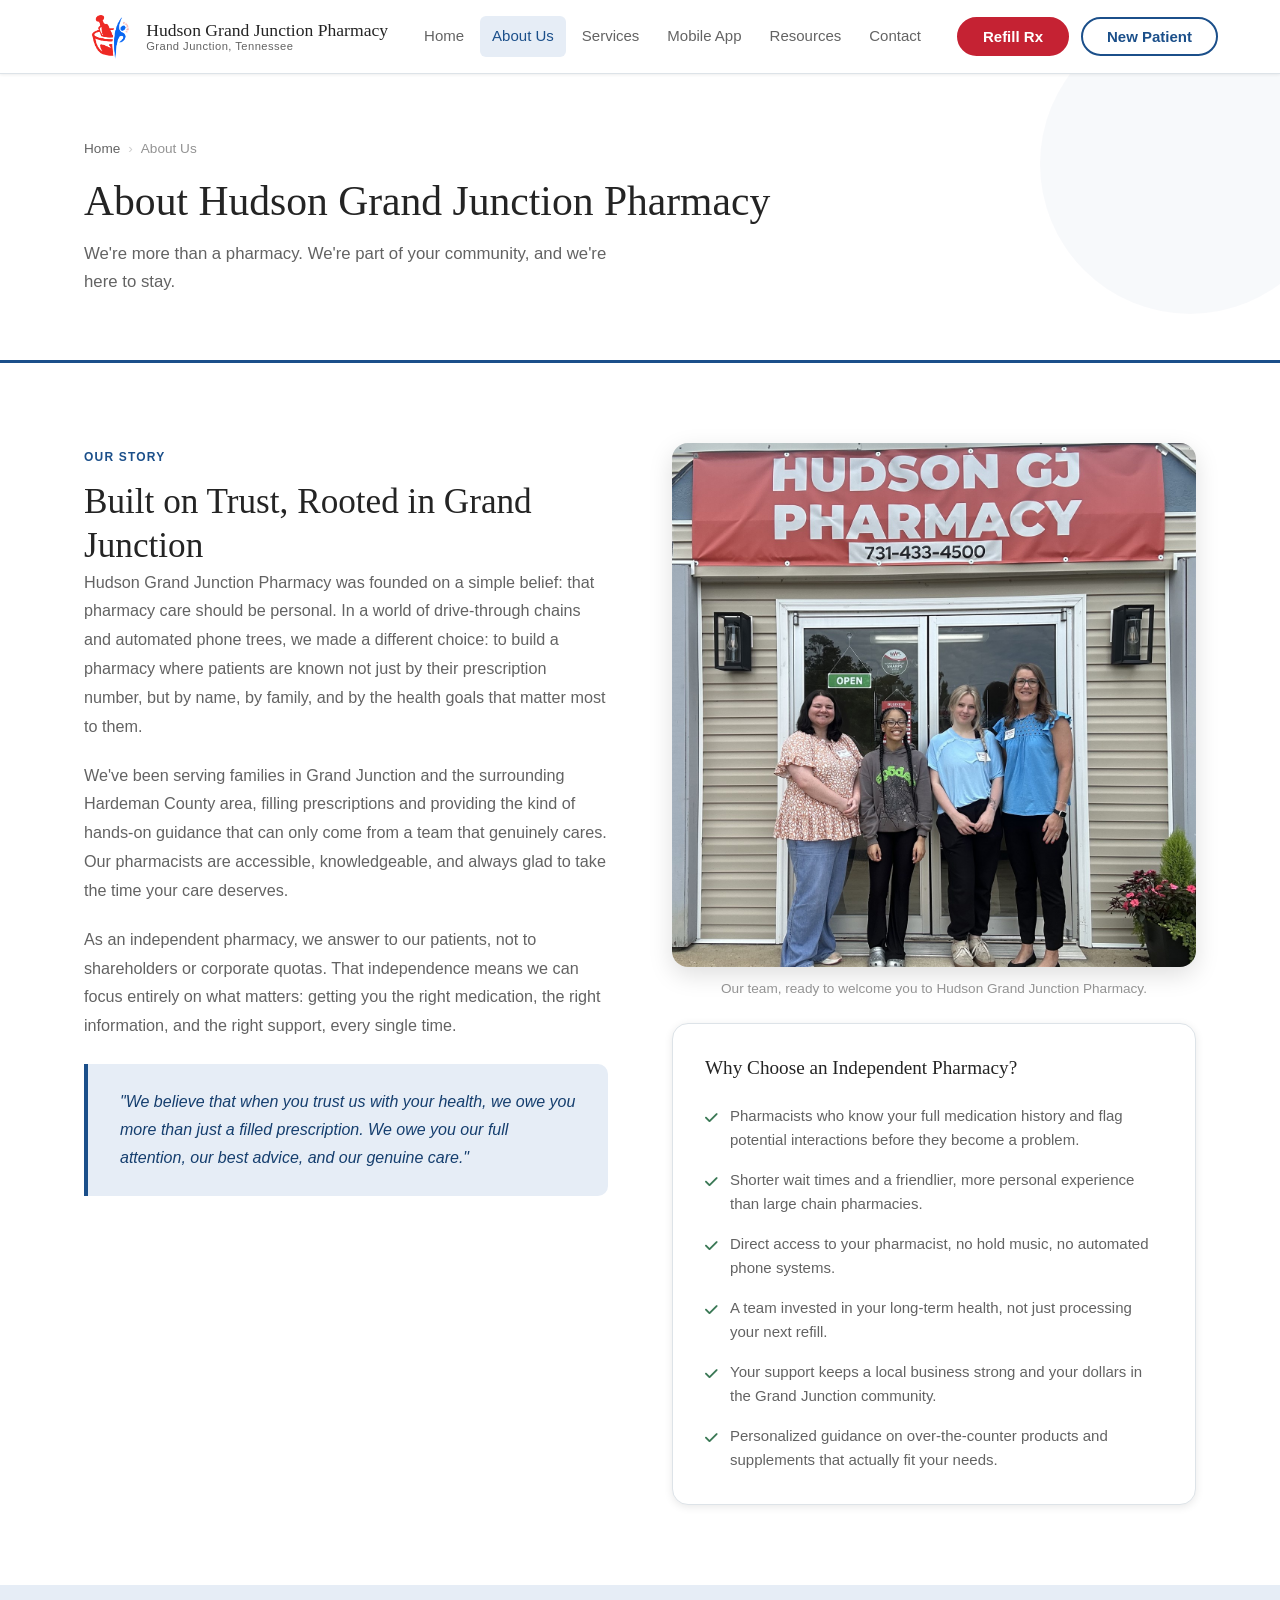
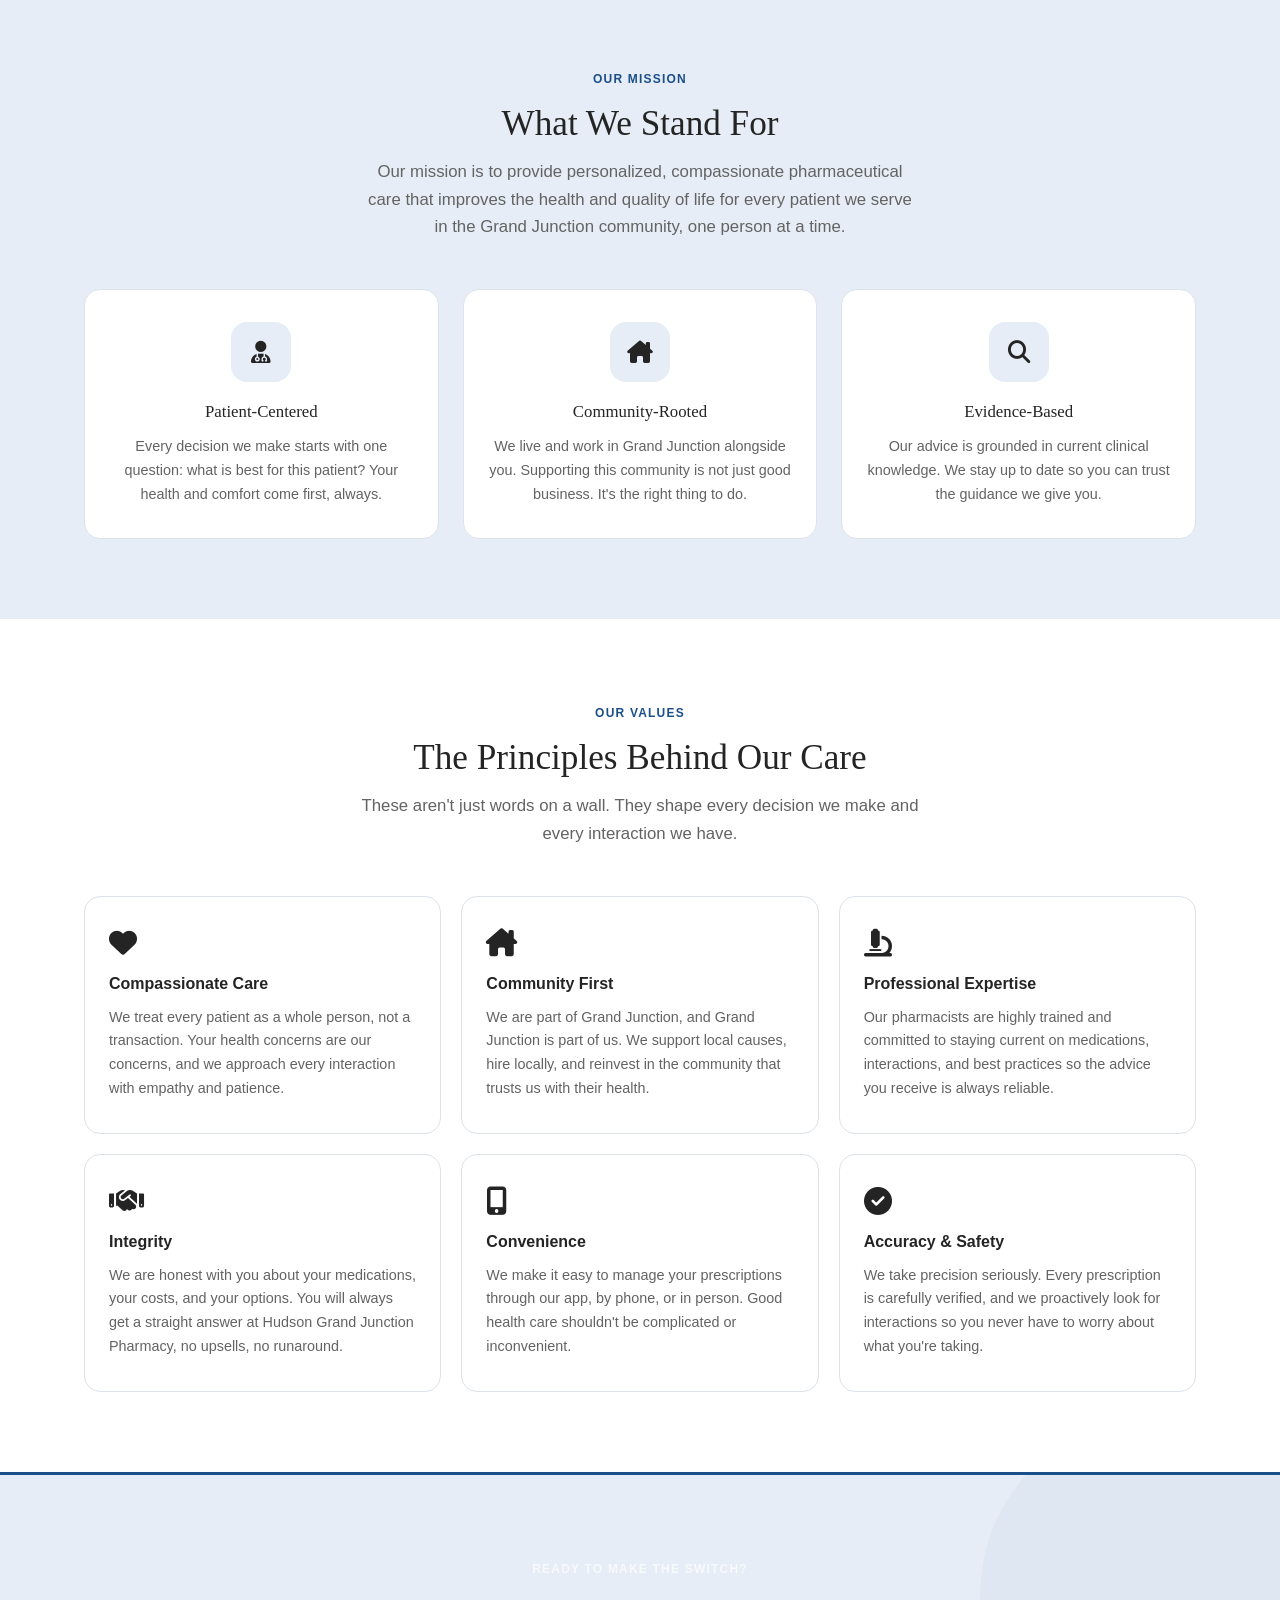
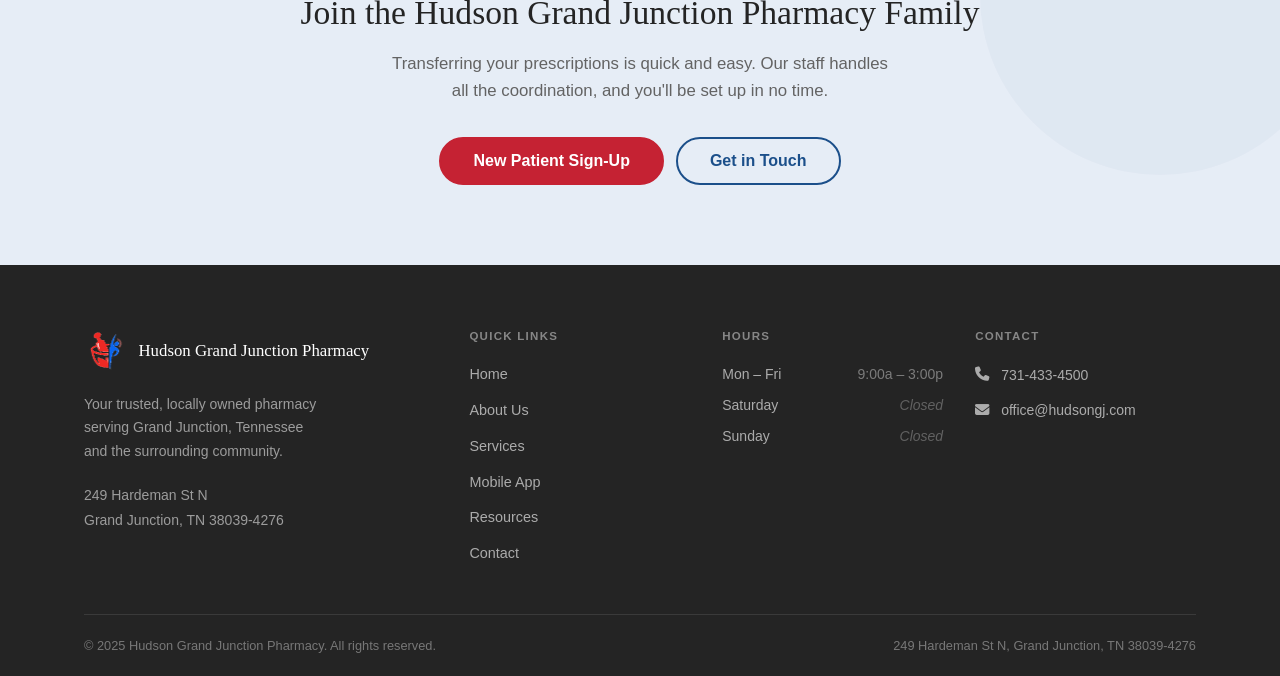
==== commit 8e829753: "Replace storefront photo with IMG_5017 on home hero and About Swap in the new team storefront photo " ====
--- a/about.html
+++ b/about.html
@@ -126,7 +126,7 @@
               <img
                 src="assets/img/storefront-team.jpg"
                 alt="The Hudson Grand Junction Pharmacy team in front of the store"
-                width="1600" height="1200" loading="lazy"
+                width="1400" height="1400" loading="lazy"
               />
               <figcaption>Our team, ready to welcome you to Hudson Grand Junction Pharmacy.</figcaption>
             </figure>
--- a/styles.css
+++ b/styles.css
@@ -2230,8 +2230,8 @@
 
 .hero-photo {
   width: 100%;
-  aspect-ratio: 4 / 3;
-  object-fit: cover;
+  height: auto;
+  display: block;
   border-radius: var(--r-xl);
   box-shadow: var(--sh-lg);
 }
@@ -2249,7 +2249,7 @@
   font-size: 0.875rem;
   font-weight: 600;
   color: var(--clr-text);
-  max-width: 62%;
+  max-width: 47%;
 }
 
 .hero-chip i {
@@ -2258,8 +2258,8 @@
   flex-shrink: 0;
 }
 
-.hero-chip--1 { top: var(--sp-4); right: var(--sp-4); }
-.hero-chip--2 { bottom: var(--sp-4); left: var(--sp-4); }
+.hero-chip--1 { bottom: var(--sp-4); left: var(--sp-4); }
+.hero-chip--2 { bottom: var(--sp-4); right: var(--sp-4); }
 
 
 /* "Our Services" small square cards (home) */
@@ -2577,9 +2577,9 @@
   }
 
   .hero-chip {
-    font-size: 0.8rem;
+    font-size: 0.75rem;
     padding: var(--sp-2) var(--sp-3);
-    max-width: 70%;
+    max-width: 48%;
   }
 }
 
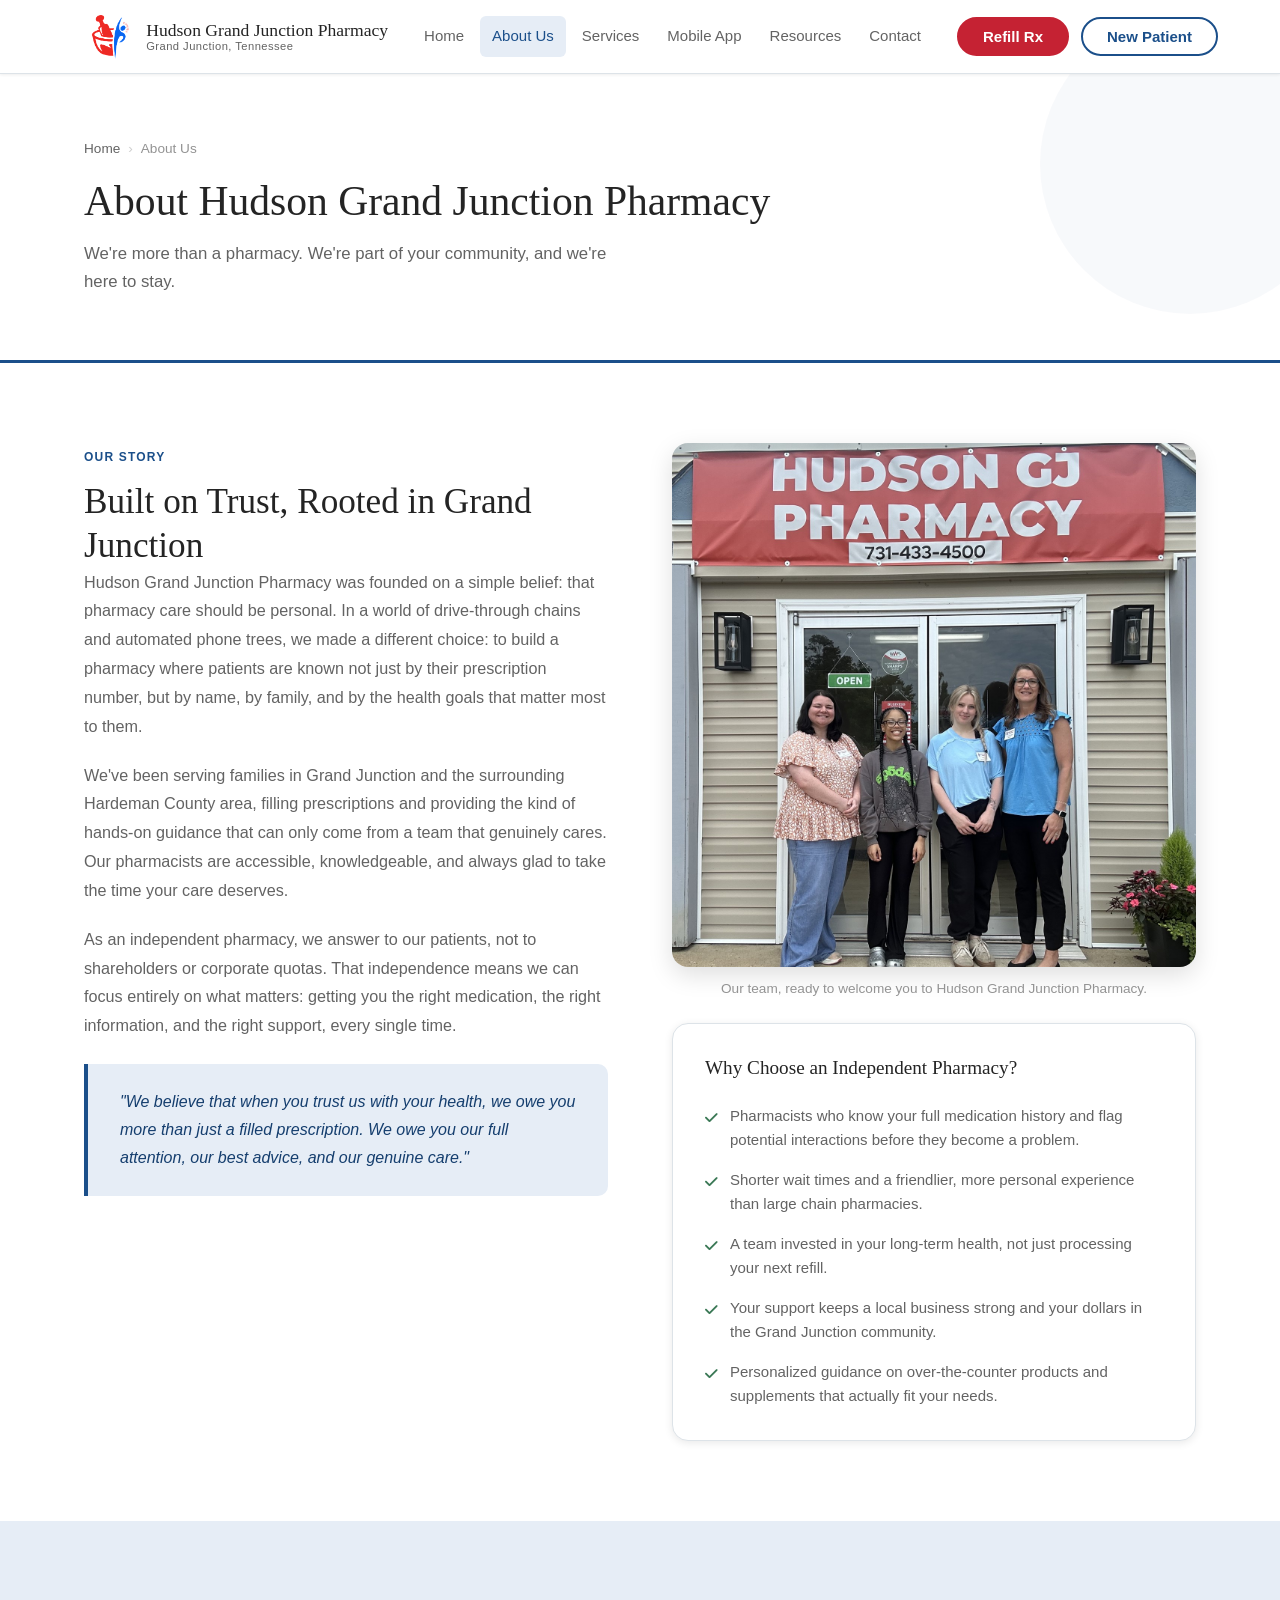
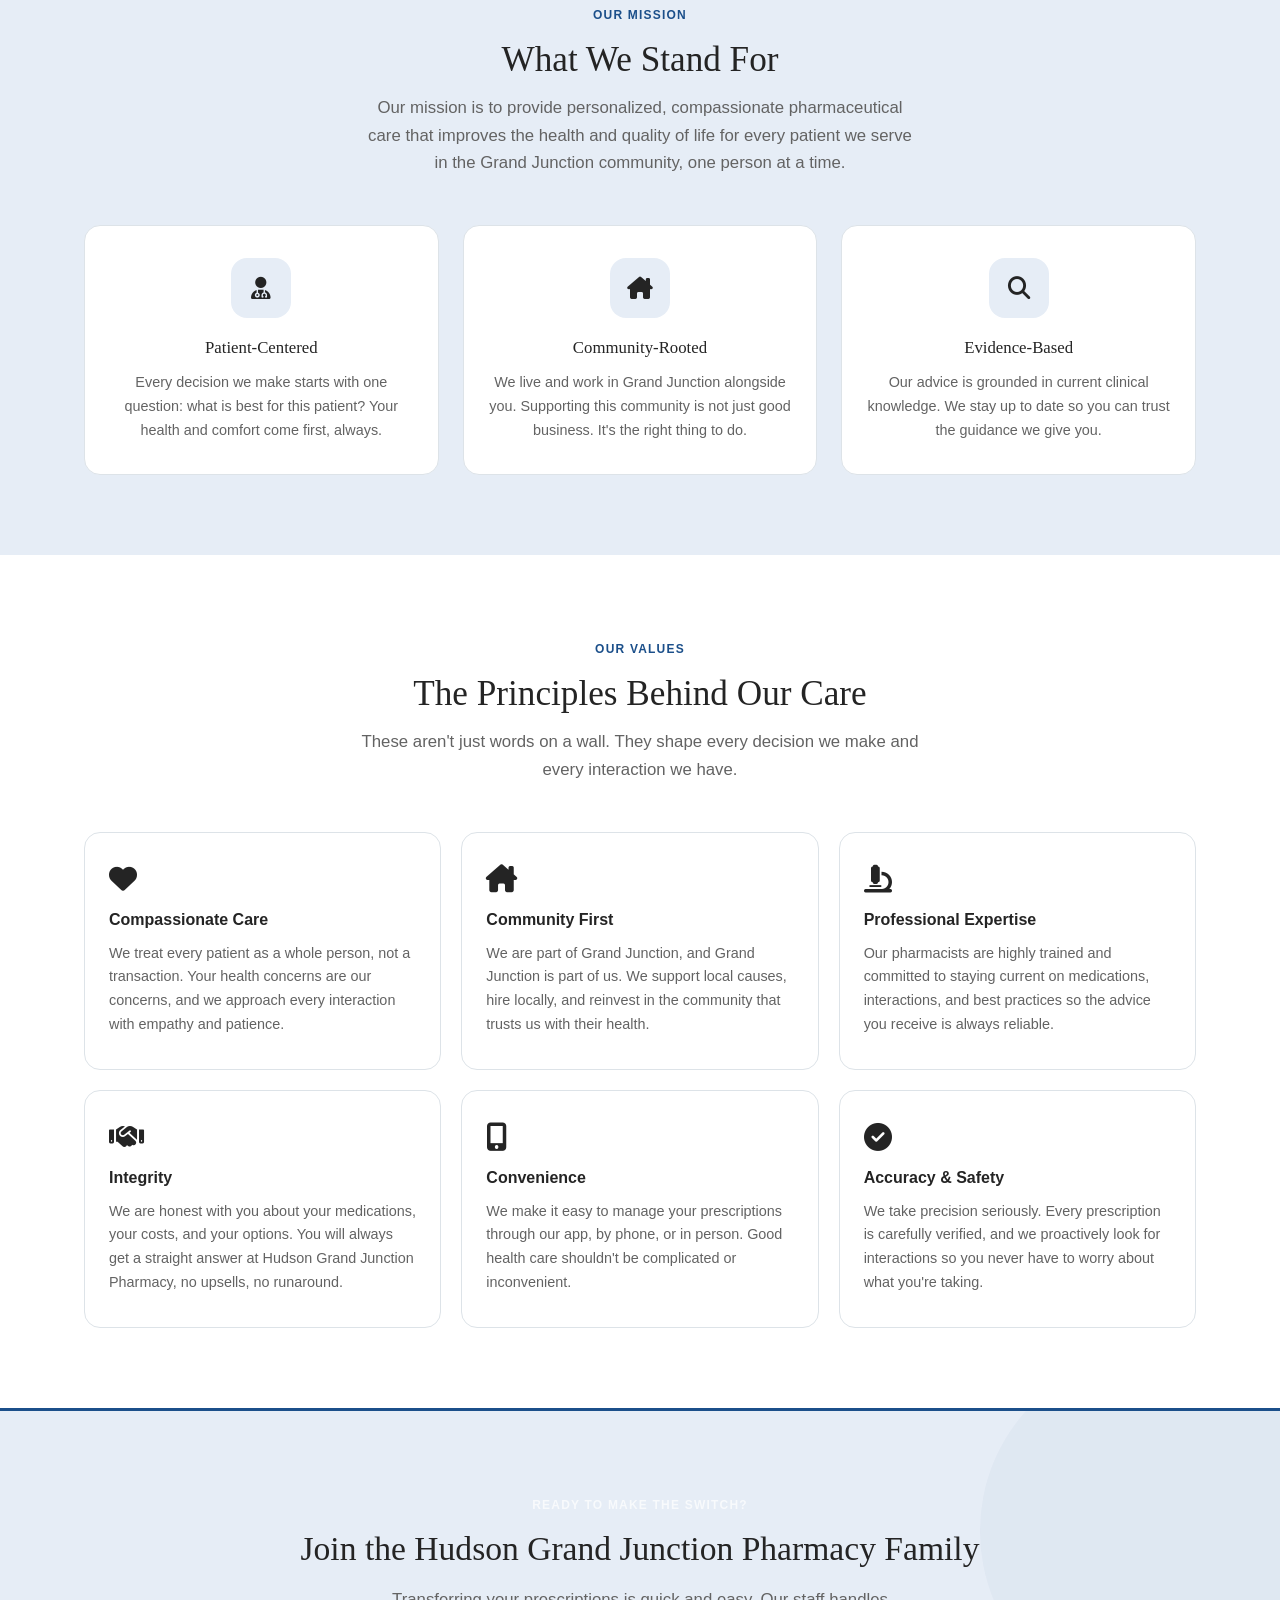
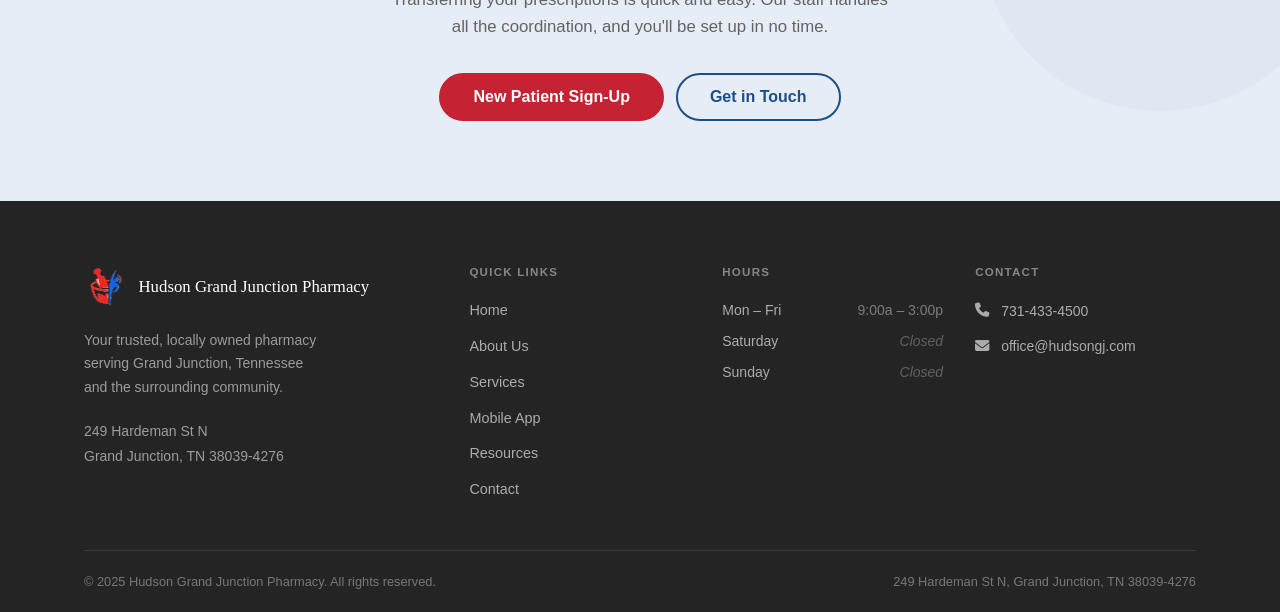
==== commit cac6f503: "Remove 'direct access to your pharmacist' line from About Us page" ====
--- a/about.html
+++ b/about.html
@@ -135,7 +135,6 @@
               <ul class="aside-list">
                 <li class="aside-list-item">Pharmacists who know your full medication history and flag potential interactions before they become a problem.</li>
                 <li class="aside-list-item">Shorter wait times and a friendlier, more personal experience than large chain pharmacies.</li>
-                <li class="aside-list-item">Direct access to your pharmacist, no hold music, no automated phone systems.</li>
                 <li class="aside-list-item">A team invested in your long-term health, not just processing your next refill.</li>
                 <li class="aside-list-item">Your support keeps a local business strong and your dollars in the Grand Junction community.</li>
                 <li class="aside-list-item">Personalized guidance on over-the-counter products and supplements that actually fit your needs.</li>
--- a/styles.css
+++ b/styles.css
@@ -677,6 +677,28 @@
   color: var(--clr-text-muted);
 }
 
+.hero-note-address {
+  display: flex;
+  align-items: center;
+  gap: var(--sp-2);
+  margin-bottom: var(--sp-3);
+}
+
+.hero-note-address i {
+  color: var(--clr-primary);
+  flex-shrink: 0;
+}
+
+.hero-note-address a {
+  color: inherit;
+  text-decoration: underline;
+  text-underline-offset: 2px;
+}
+
+.hero-note-hours {
+  margin: 0;
+}
+
 
 /* ─── 10. Quick Action Cards ────────────────────────────────── */
 
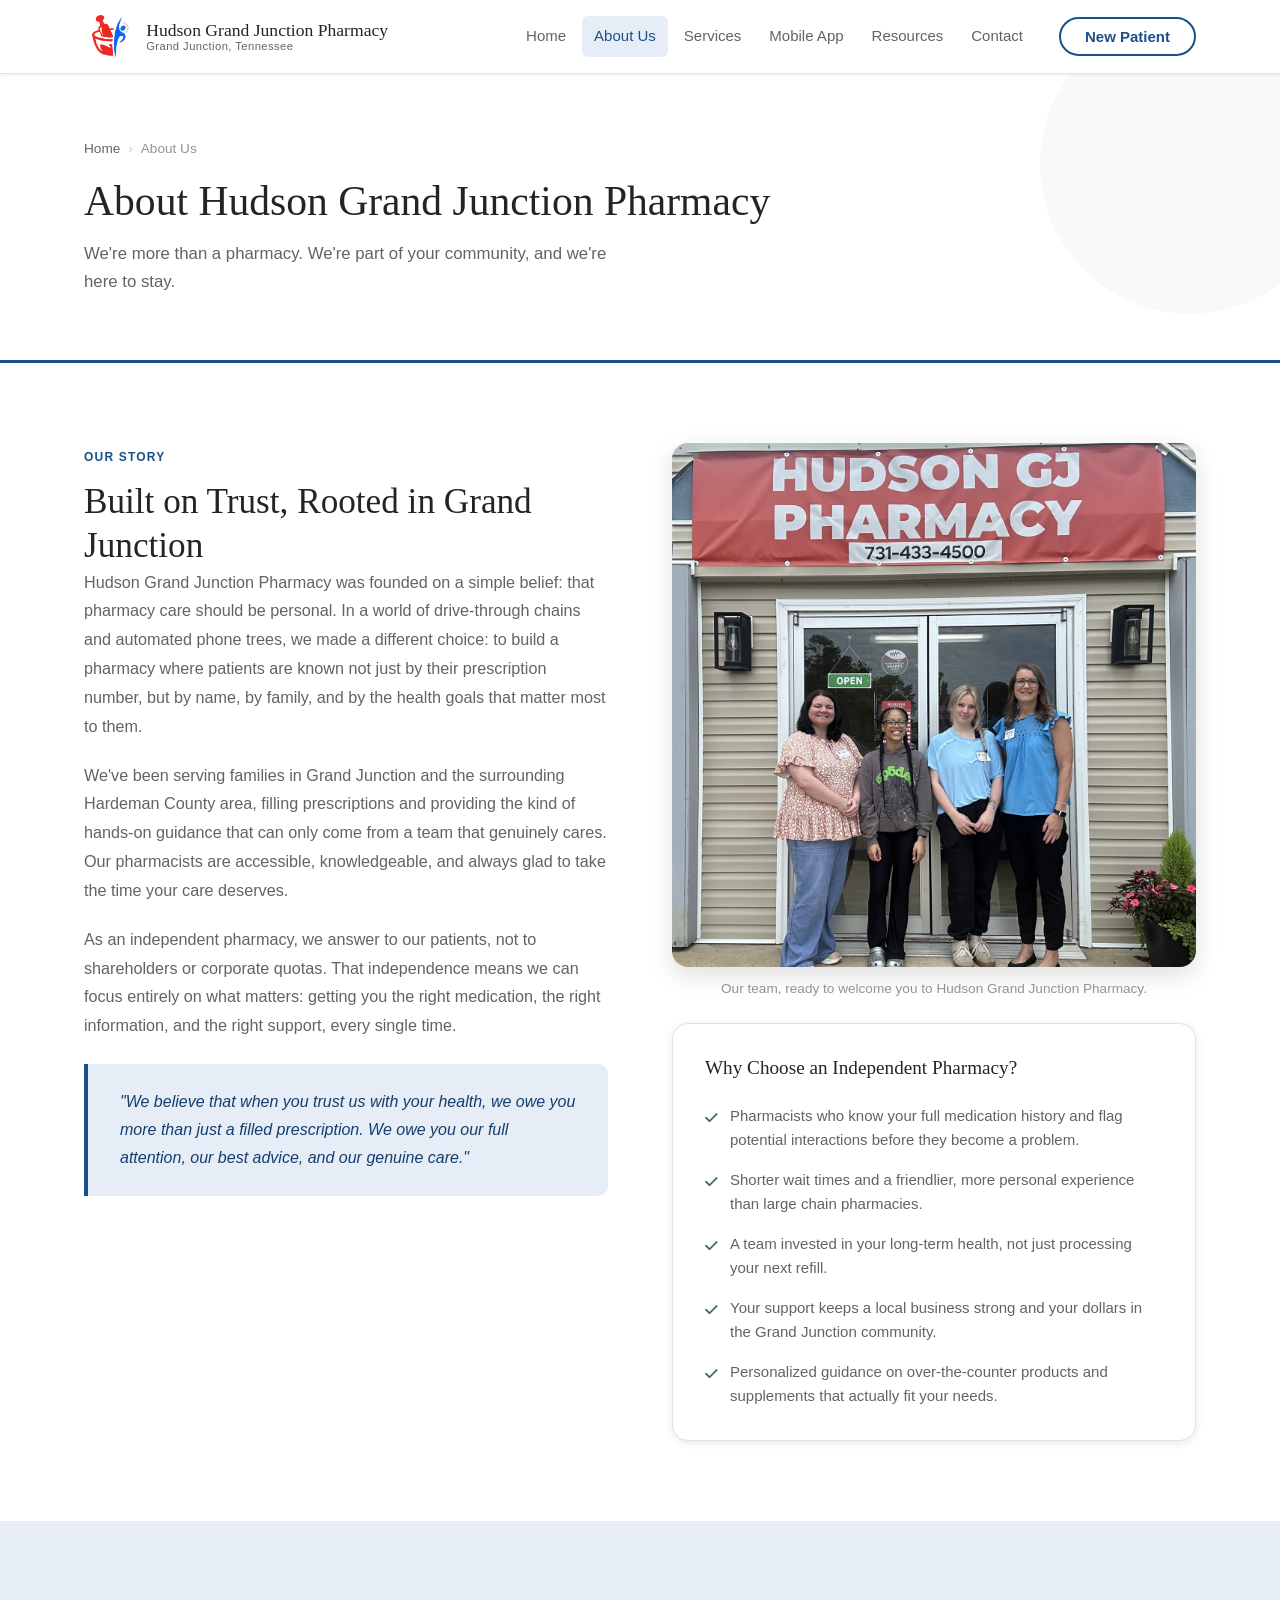
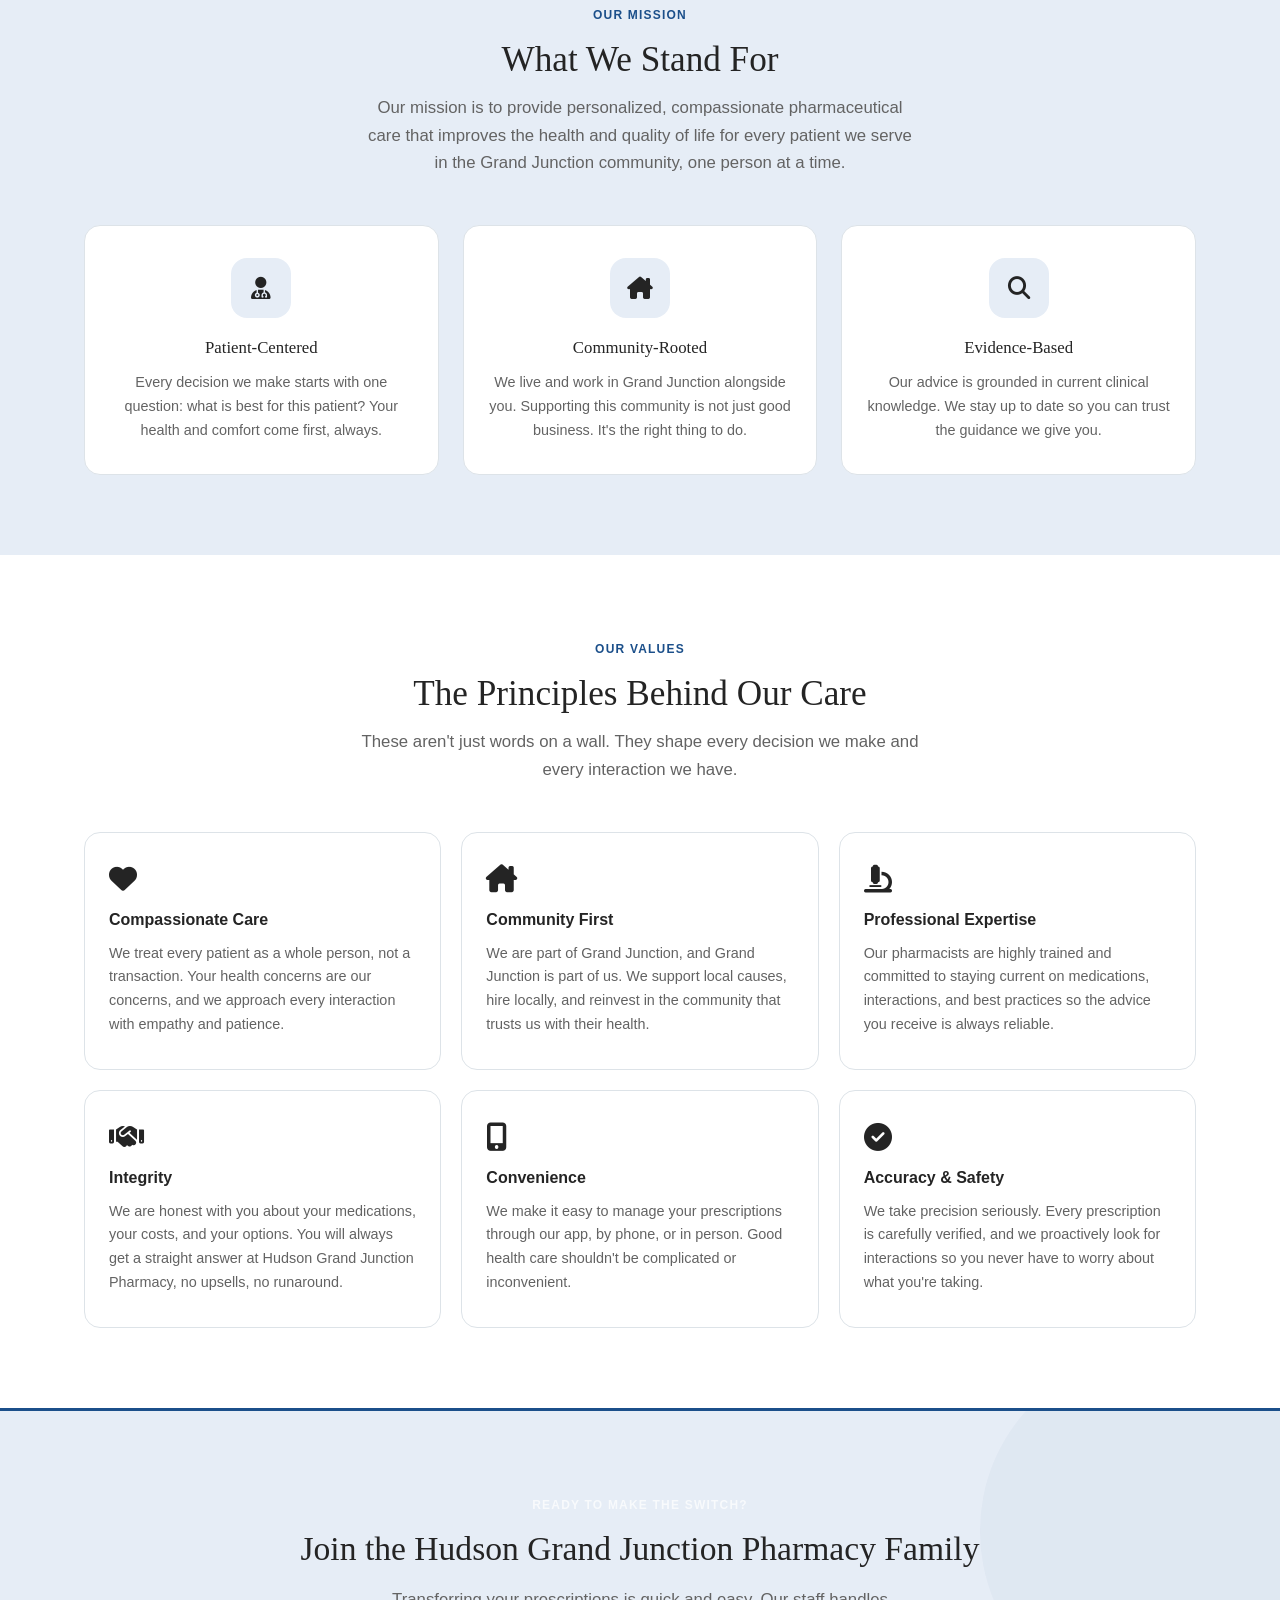
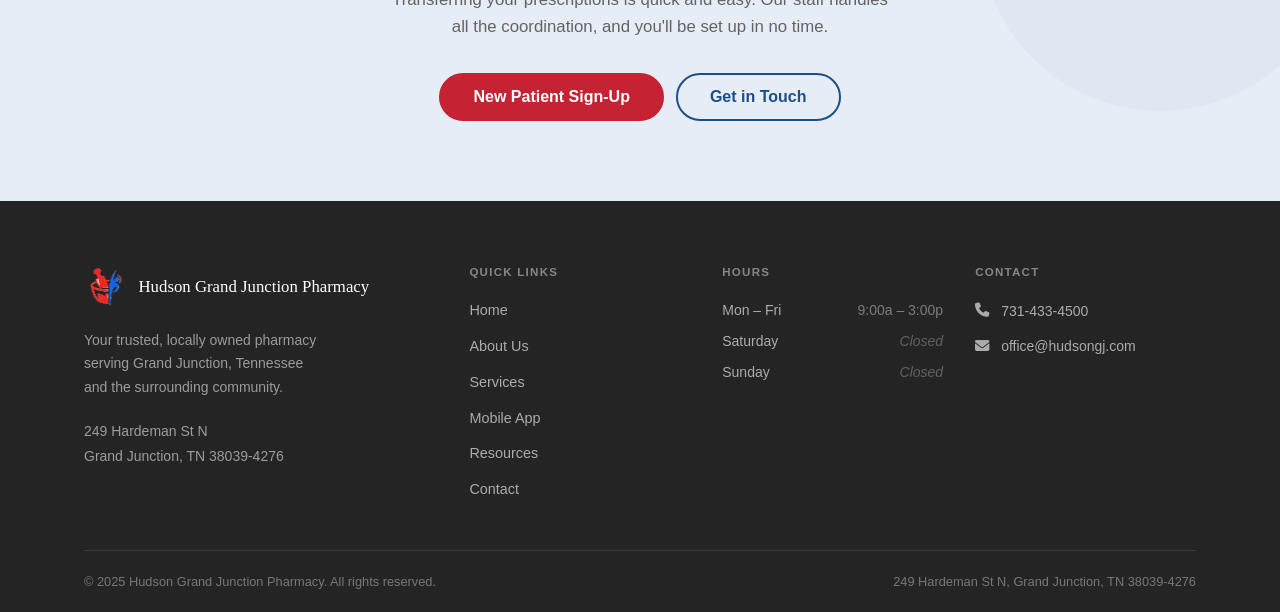
==== commit ee7e9cd0: "Remove online refill requests and rebuild New Patient form for HIPAA compliance Refill buttons route" ====
--- a/about.html
+++ b/about.html
@@ -34,16 +34,12 @@
           <li><a href="contact.html">Contact</a></li>
         </ul>
         <div class="nav-mobile-actions">
-          <a href="contact.html" class="btn btn-accent btn-lg">Refill a Prescription</a>
-          <!-- TODO: Replace # with your new patient registration URL -->
-          <a href="contact.html" class="btn btn-outline btn-lg">New Patient Sign-Up</a>
+          <a href="contact.html#new-patient-request" class="btn btn-outline btn-lg">New Patient Sign-Up</a>
         </div>
       </nav>
 
       <div class="header-actions">
-        <a href="contact.html" class="btn btn-accent">Refill Rx</a>
-        <!-- TODO: Replace # with your new patient registration URL -->
-        <a href="contact.html" class="btn btn-outline">New Patient</a>
+        <a href="contact.html#new-patient-request" class="btn btn-outline">New Patient</a>
       </div>
 
       <button
@@ -265,8 +261,7 @@
           coordination, and you'll be set up in no time.
         </p>
         <div class="btn-group">
-          <!-- TODO: Replace # with your new patient registration URL -->
-          <a href="contact.html" class="btn btn-accent btn-lg">New Patient Sign-Up</a>
+          <a href="contact.html#new-patient-request" class="btn btn-accent btn-lg">New Patient Sign-Up</a>
           <a href="contact.html" class="btn btn-outline btn-lg">Get in Touch</a>
         </div>
       </div>
--- a/styles.css
+++ b/styles.css
@@ -385,6 +385,20 @@
   color: var(--clr-primary-dark);
 }
 
+/* Green - used for the TennCare Diaper Benefit callout */
+.btn-green {
+  background-color: var(--clr-green);
+  border-color: var(--clr-green);
+  color: var(--clr-white);
+}
+
+.btn-green:hover {
+  background-color: #2E6044;
+  border-color: #2E6044;
+  color: var(--clr-white);
+  box-shadow: var(--sh-sm);
+}
+
 /* Ghost */
 .btn-ghost {
   background-color: transparent;
@@ -704,7 +718,7 @@
 
 .action-cards {
   display: grid;
-  grid-template-columns: repeat(4, 1fr);
+  grid-template-columns: repeat(3, 1fr);
   gap: var(--sp-5);
 }
 
@@ -1622,6 +1636,12 @@
   grid-template-columns: 1fr 1.5fr;
   gap: var(--sp-10);
   align-items: start;
+}
+
+.contact-forms-stack {
+  display: flex;
+  flex-direction: column;
+  gap: var(--sp-8);
 }
 
 .contact-info-block {
@@ -2089,7 +2109,7 @@
 
   /* Grid collapsing */
   .action-cards {
-    grid-template-columns: repeat(2, 1fr);
+    grid-template-columns: repeat(3, 1fr);
   }
 
   .welcome-grid,
@@ -2098,6 +2118,17 @@
   .app-intro-grid,
   .contact-page-grid {
     grid-template-columns: 1fr;
+  }
+
+  .benefit-callout-inner {
+    flex-direction: column;
+    gap: var(--sp-5);
+  }
+
+  .benefit-callout-icon {
+    width: 56px;
+    height: 56px;
+    font-size: 1.5rem;
   }
 
   .grid-2 {
@@ -2625,3 +2656,195 @@
   color: #b3261e;
   border: 1px solid #f5c6c0;
 }
+
+
+/* ─── Announcement Bar ──────────────────────────────────────── */
+
+.announcement-bar {
+  background-color: var(--clr-green);
+}
+
+.announcement-bar-inner {
+  display: flex;
+  align-items: center;
+  justify-content: center;
+  flex-wrap: wrap;
+  gap: var(--sp-2) var(--sp-3);
+  padding: var(--sp-3) var(--sp-6);
+  color: var(--clr-white);
+  text-decoration: none;
+  font-size: 0.9rem;
+  font-weight: 600;
+  text-align: center;
+  transition: background-color var(--tr);
+}
+
+.announcement-bar-inner:hover {
+  background-color: var(--clr-primary-dark);
+  color: var(--clr-white);
+}
+
+.announcement-bar-inner span {
+  min-width: 0;
+  flex: 1 1 auto;
+}
+
+.announcement-bar-inner i {
+  font-size: 0.95rem;
+  flex-shrink: 0;
+}
+
+@media (max-width: 640px) {
+  .announcement-bar-inner {
+    font-size: 0.8rem;
+    padding: var(--sp-2) var(--sp-4);
+    gap: var(--sp-2);
+  }
+
+  .announcement-bar-inner .fa-arrow-right {
+    display: none;
+  }
+}
+
+
+/* ─── TennCare Diaper Benefit (Resources Page) ──────────────── */
+
+.benefit-highlight {
+  background-color: var(--clr-green-light);
+  border-top: 3px solid var(--clr-green);
+  border-bottom: 3px solid var(--clr-green);
+}
+
+.section-label--green {
+  color: var(--clr-green);
+}
+
+.benefit-cards {
+  display: grid;
+  grid-template-columns: repeat(auto-fit, minmax(220px, 1fr));
+  gap: var(--sp-5);
+  margin-top: var(--sp-8);
+}
+
+.benefit-card {
+  background-color: var(--clr-white);
+  border: 1px solid var(--clr-border);
+  border-radius: var(--r-lg);
+  padding: var(--sp-6);
+  transition: border-color var(--tr), box-shadow var(--tr);
+}
+
+.benefit-card:hover {
+  border-color: var(--clr-green);
+  box-shadow: var(--sh-sm);
+}
+
+.benefit-card-icon {
+  width: 44px;
+  height: 44px;
+  margin-bottom: var(--sp-4);
+  background-color: var(--clr-green-light);
+  color: var(--clr-green);
+  border-radius: var(--r);
+  display: flex;
+  align-items: center;
+  justify-content: center;
+  font-size: 1.15rem;
+}
+
+.benefit-card h4 {
+  margin-bottom: var(--sp-2);
+}
+
+.benefit-card p {
+  font-size: 0.9rem;
+  margin: 0;
+  max-width: none;
+}
+
+.benefit-cta-row {
+  display: flex;
+  align-items: center;
+  justify-content: space-between;
+  flex-wrap: wrap;
+  gap: var(--sp-4);
+  margin-top: var(--sp-8);
+  padding-top: var(--sp-6);
+  border-top: 1px solid rgba(58, 120, 85, 0.2);
+}
+
+.benefit-note {
+  font-size: 0.9375rem;
+  margin: 0;
+  max-width: none;
+}
+
+.benefit-note a {
+  font-weight: 600;
+}
+
+
+/* ─── TennCare Diaper Benefit Callout (Front Page) ──────────── */
+
+.benefit-callout {
+  background-color: var(--clr-green-light);
+  border-top: 1px solid var(--clr-border);
+  border-bottom: 1px solid var(--clr-border);
+  padding: var(--sp-16) 0;
+}
+
+.benefit-callout-inner {
+  display: flex;
+  align-items: flex-start;
+  gap: var(--sp-8);
+}
+
+.benefit-callout-icon {
+  width: 72px;
+  height: 72px;
+  flex-shrink: 0;
+  background-color: var(--clr-white);
+  color: var(--clr-green);
+  border-radius: var(--r-lg);
+  display: flex;
+  align-items: center;
+  justify-content: center;
+  font-size: 2rem;
+  box-shadow: var(--sh-sm);
+}
+
+.benefit-callout-body h2 {
+  margin-bottom: var(--sp-4);
+}
+
+.benefit-callout-body p {
+  max-width: 62ch;
+}
+
+.benefit-callout-actions {
+  display: flex;
+  flex-wrap: wrap;
+  gap: var(--sp-3);
+  margin: var(--sp-6) 0 var(--sp-4);
+}
+
+.benefit-callout-note {
+  font-size: 0.875rem;
+  color: var(--clr-text-muted);
+  margin: 0;
+}
+
+.benefit-callout-note a {
+  font-weight: 600;
+}
+
+@media (max-width: 640px) {
+  .benefit-callout-inner {
+    flex-direction: column;
+    align-items: flex-start;
+  }
+
+  .benefit-callout {
+    padding: var(--sp-12) 0;
+  }
+}
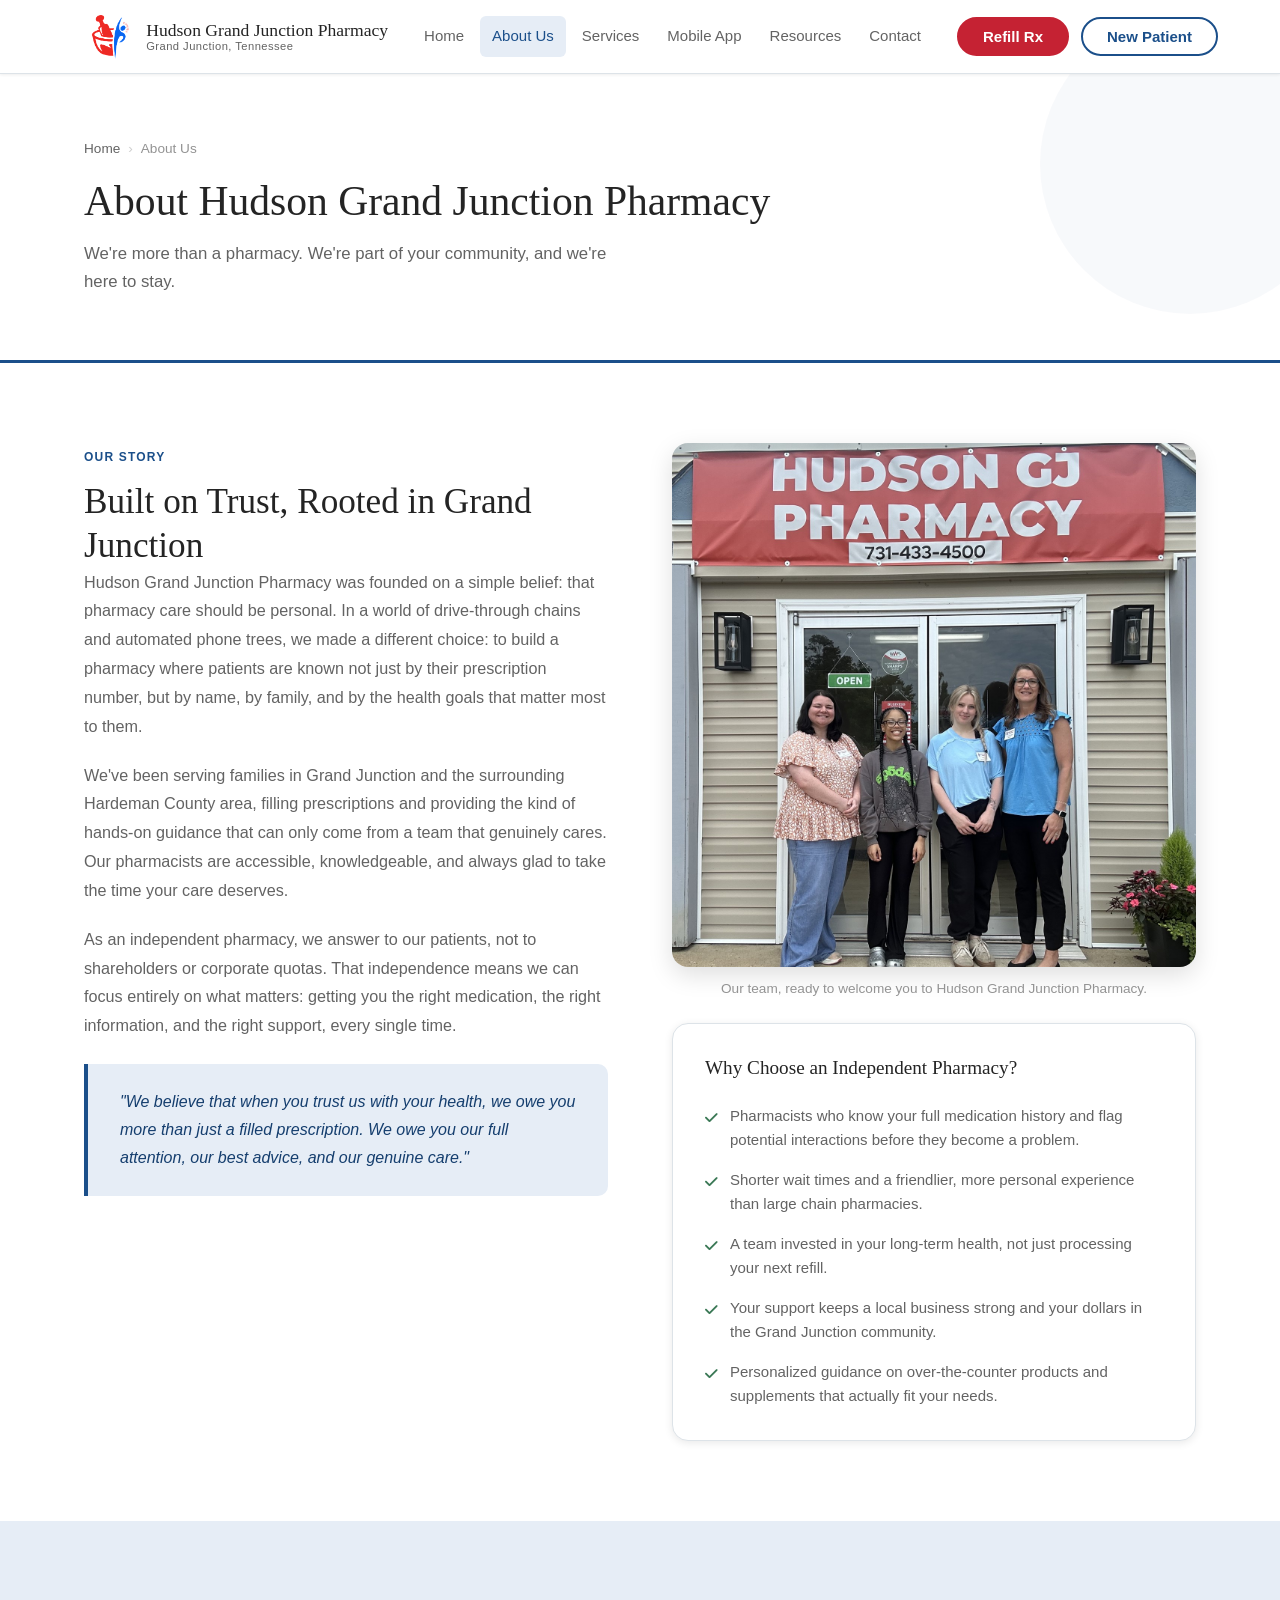
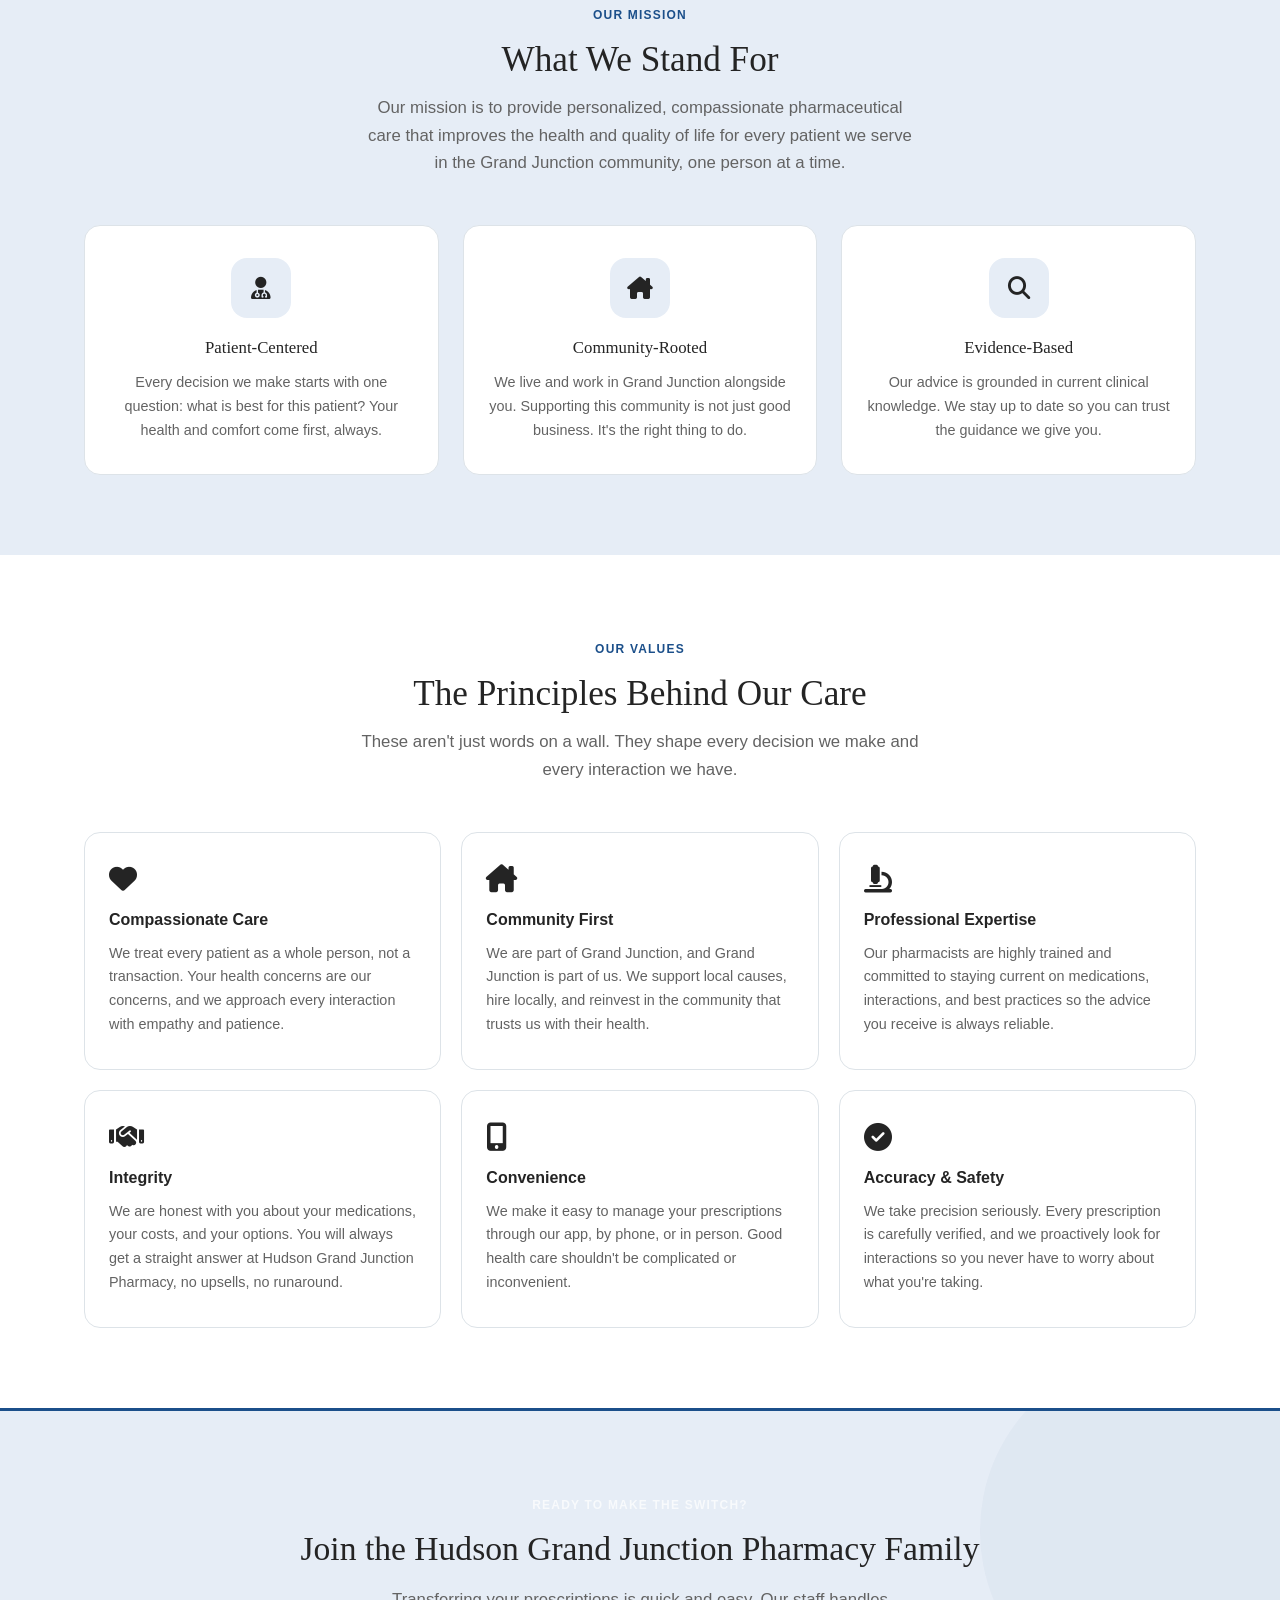
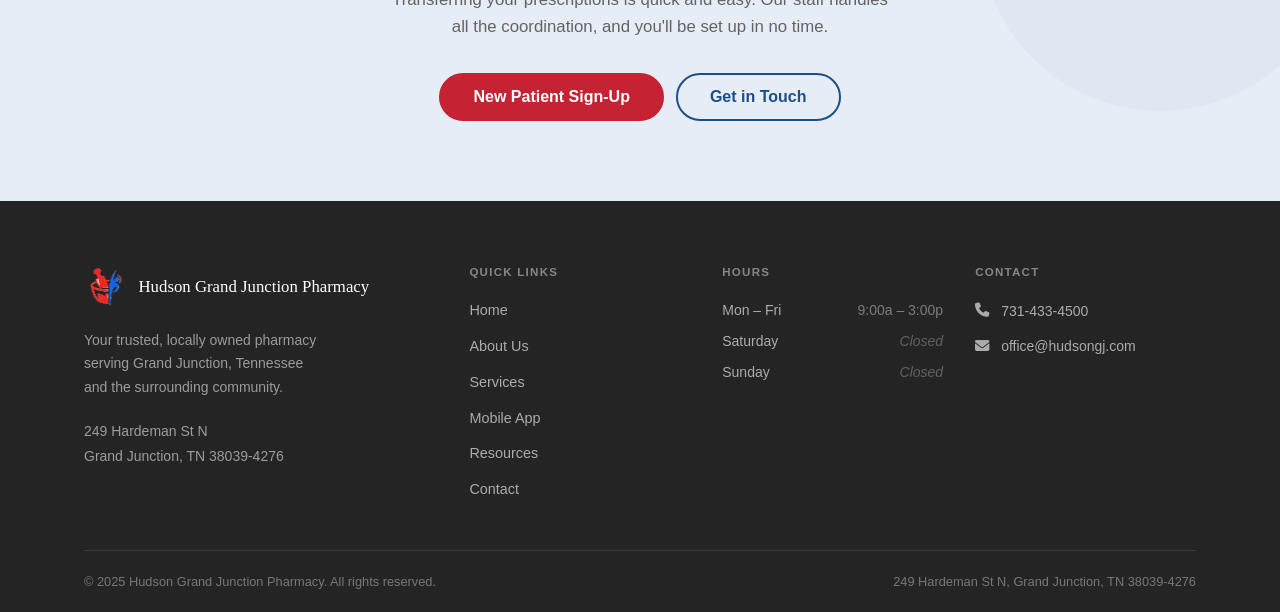
==== commit da663428: "Restore refill buttons via Rx365 and launch Rx365 mobile app page Refill buttons are back site-wide " ====
--- a/about.html
+++ b/about.html
@@ -34,11 +34,13 @@
           <li><a href="contact.html">Contact</a></li>
         </ul>
         <div class="nav-mobile-actions">
+          <a href="https://hudsongrandjunction.rx365.com/medications" class="btn btn-accent btn-lg" target="_blank" rel="noopener">Refill a Prescription</a>
           <a href="contact.html#new-patient-request" class="btn btn-outline btn-lg">New Patient Sign-Up</a>
         </div>
       </nav>
 
       <div class="header-actions">
+        <a href="https://hudsongrandjunction.rx365.com/medications" class="btn btn-accent" target="_blank" rel="noopener">Refill Rx</a>
         <a href="contact.html#new-patient-request" class="btn btn-outline">New Patient</a>
       </div>
 
--- a/styles.css
+++ b/styles.css
@@ -385,7 +385,8 @@
   color: var(--clr-primary-dark);
 }
 
-/* Green - used for the TennCare Diaper Benefit callout */
+/* DISABLED 2026-09-23: TennCare Diaper Benefit callout button, not yet
+   enrolled. Delete this comment wrapper to re-enable once signed up.
 .btn-green {
   background-color: var(--clr-green);
   border-color: var(--clr-green);
@@ -398,6 +399,7 @@
   color: var(--clr-white);
   box-shadow: var(--sh-sm);
 }
+END DISABLED btn-green */
 
 /* Ghost */
 .btn-ghost {
@@ -1344,6 +1346,15 @@
   line-height: 1;
 }
 
+.app-visual-logo {
+  width: 160px;
+  max-width: 45%;
+  height: auto;
+  border-radius: 22%;
+  background-color: var(--clr-white);
+  box-shadow: var(--sh-md);
+}
+
 .app-visual-label {
   font-size: 0.9rem;
   color: var(--clr-text-muted);
@@ -2120,6 +2131,8 @@
     grid-template-columns: 1fr;
   }
 
+  /* DISABLED 2026-09-23: TennCare Diaper Benefit callout, not yet
+     enrolled. Delete this comment wrapper to re-enable once signed up.
   .benefit-callout-inner {
     flex-direction: column;
     gap: var(--sp-5);
@@ -2130,6 +2143,7 @@
     height: 56px;
     font-size: 1.5rem;
   }
+  END DISABLED benefit-callout responsive */
 
   .grid-2 {
     grid-template-columns: 1fr;
@@ -2658,7 +2672,12 @@
 }
 
 
-/* ─── Announcement Bar ──────────────────────────────────────── */
+/* DISABLED 2026-09-23: TennCare Diaper Benefit is not yet enrolled.
+   Delete this comment wrapper, and the matching END marker at the
+   bottom, to re-enable the announcement bar and benefit sections
+   once signed up.
+
+   ─── Announcement Bar ────────────────────────────────────────
 
 .announcement-bar {
   background-color: var(--clr-green);
@@ -2707,7 +2726,7 @@
 }
 
 
-/* ─── TennCare Diaper Benefit (Resources Page) ──────────────── */
+─── TennCare Diaper Benefit (Resources Page) ────────────────
 
 .benefit-highlight {
   background-color: var(--clr-green-light);
@@ -2784,7 +2803,7 @@
 }
 
 
-/* ─── TennCare Diaper Benefit Callout (Front Page) ──────────── */
+─── TennCare Diaper Benefit Callout (Front Page) ────────────
 
 .benefit-callout {
   background-color: var(--clr-green-light);
@@ -2848,3 +2867,5 @@
     padding: var(--sp-12) 0;
   }
 }
+
+END DISABLED announcement bar / benefit sections */
